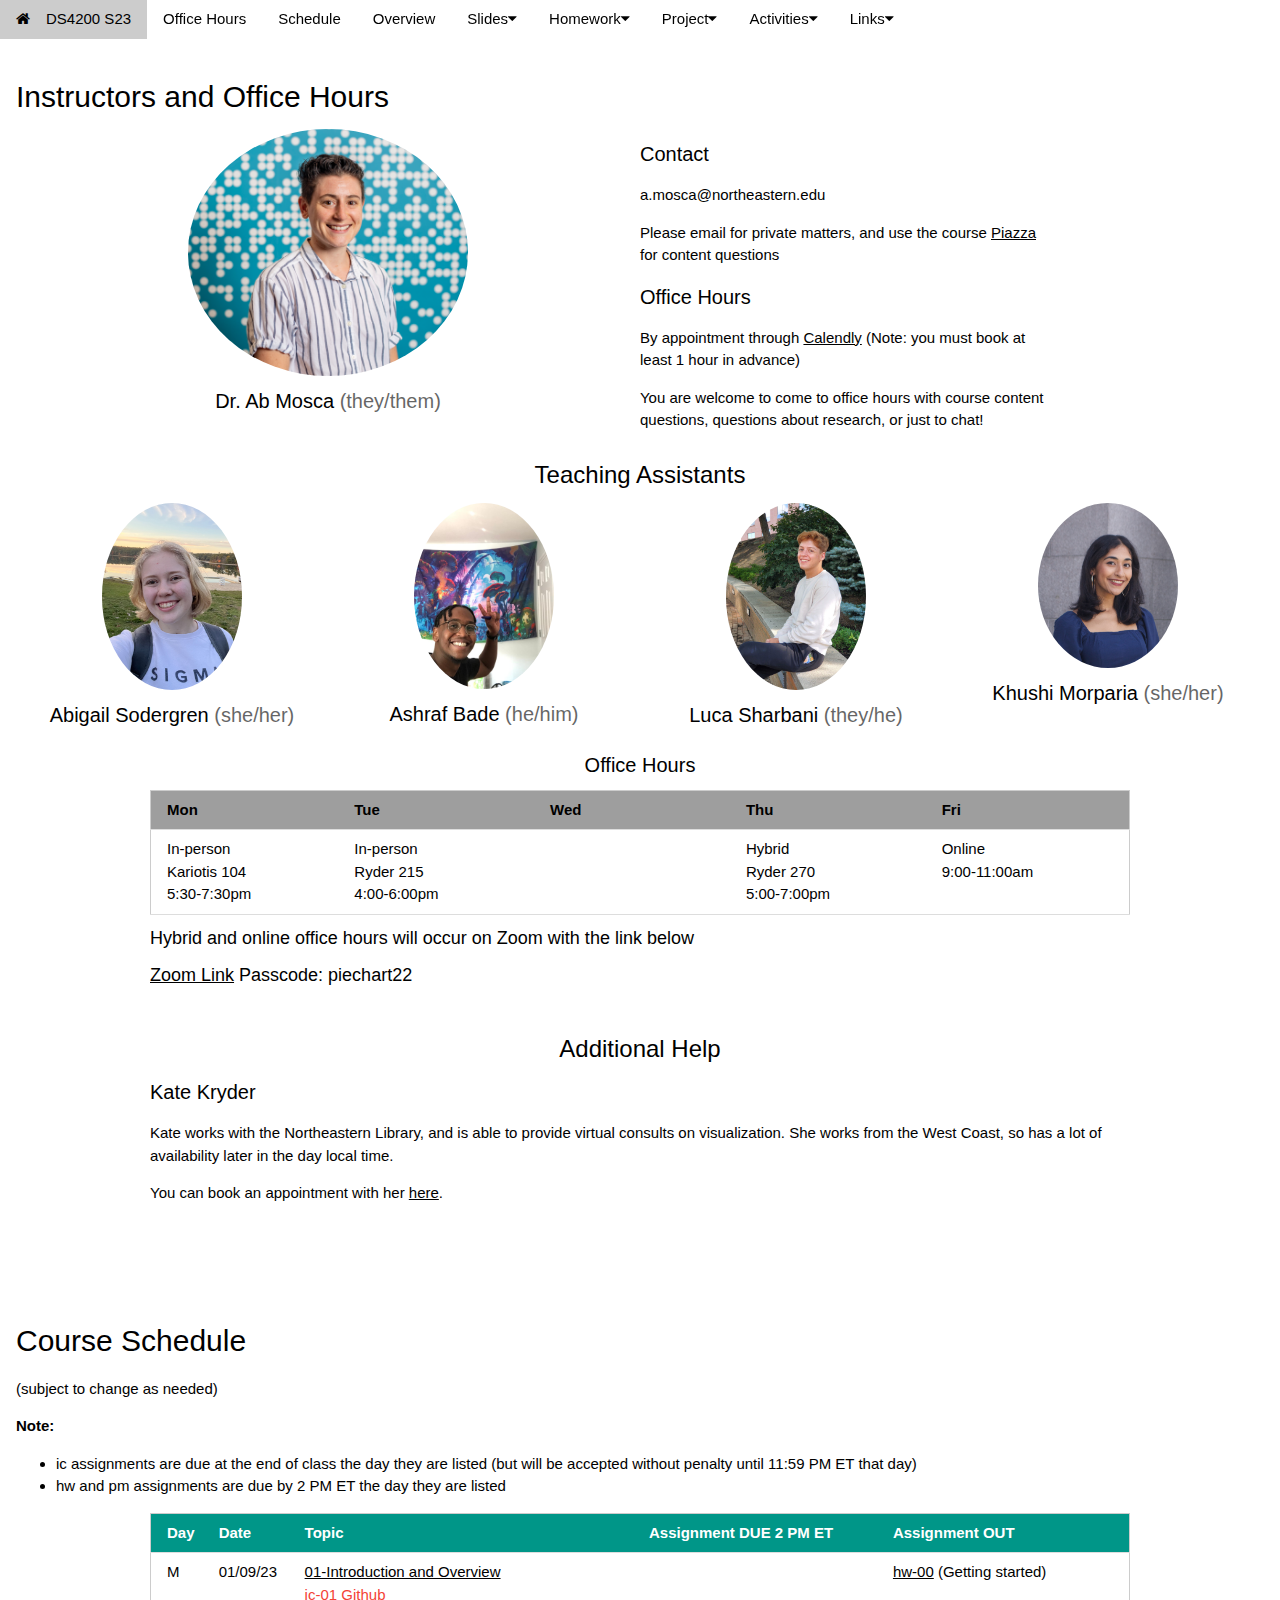
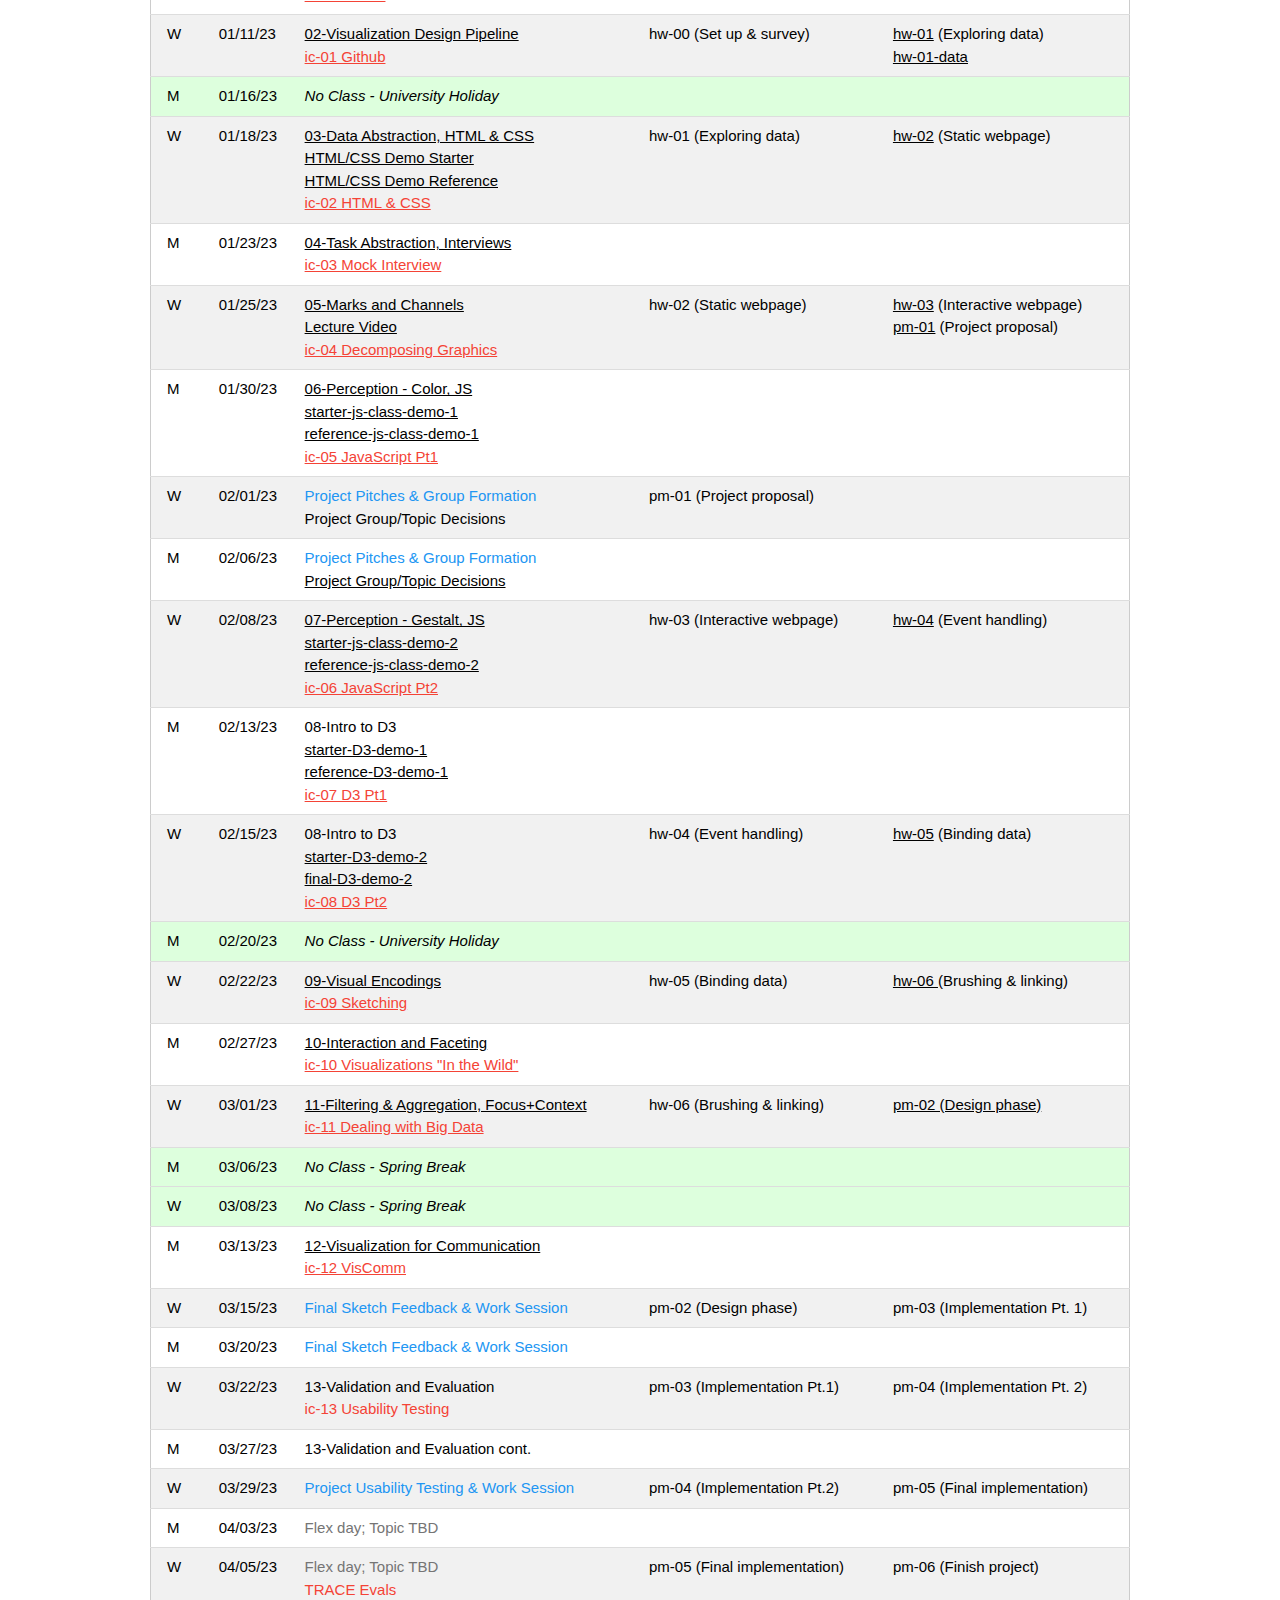
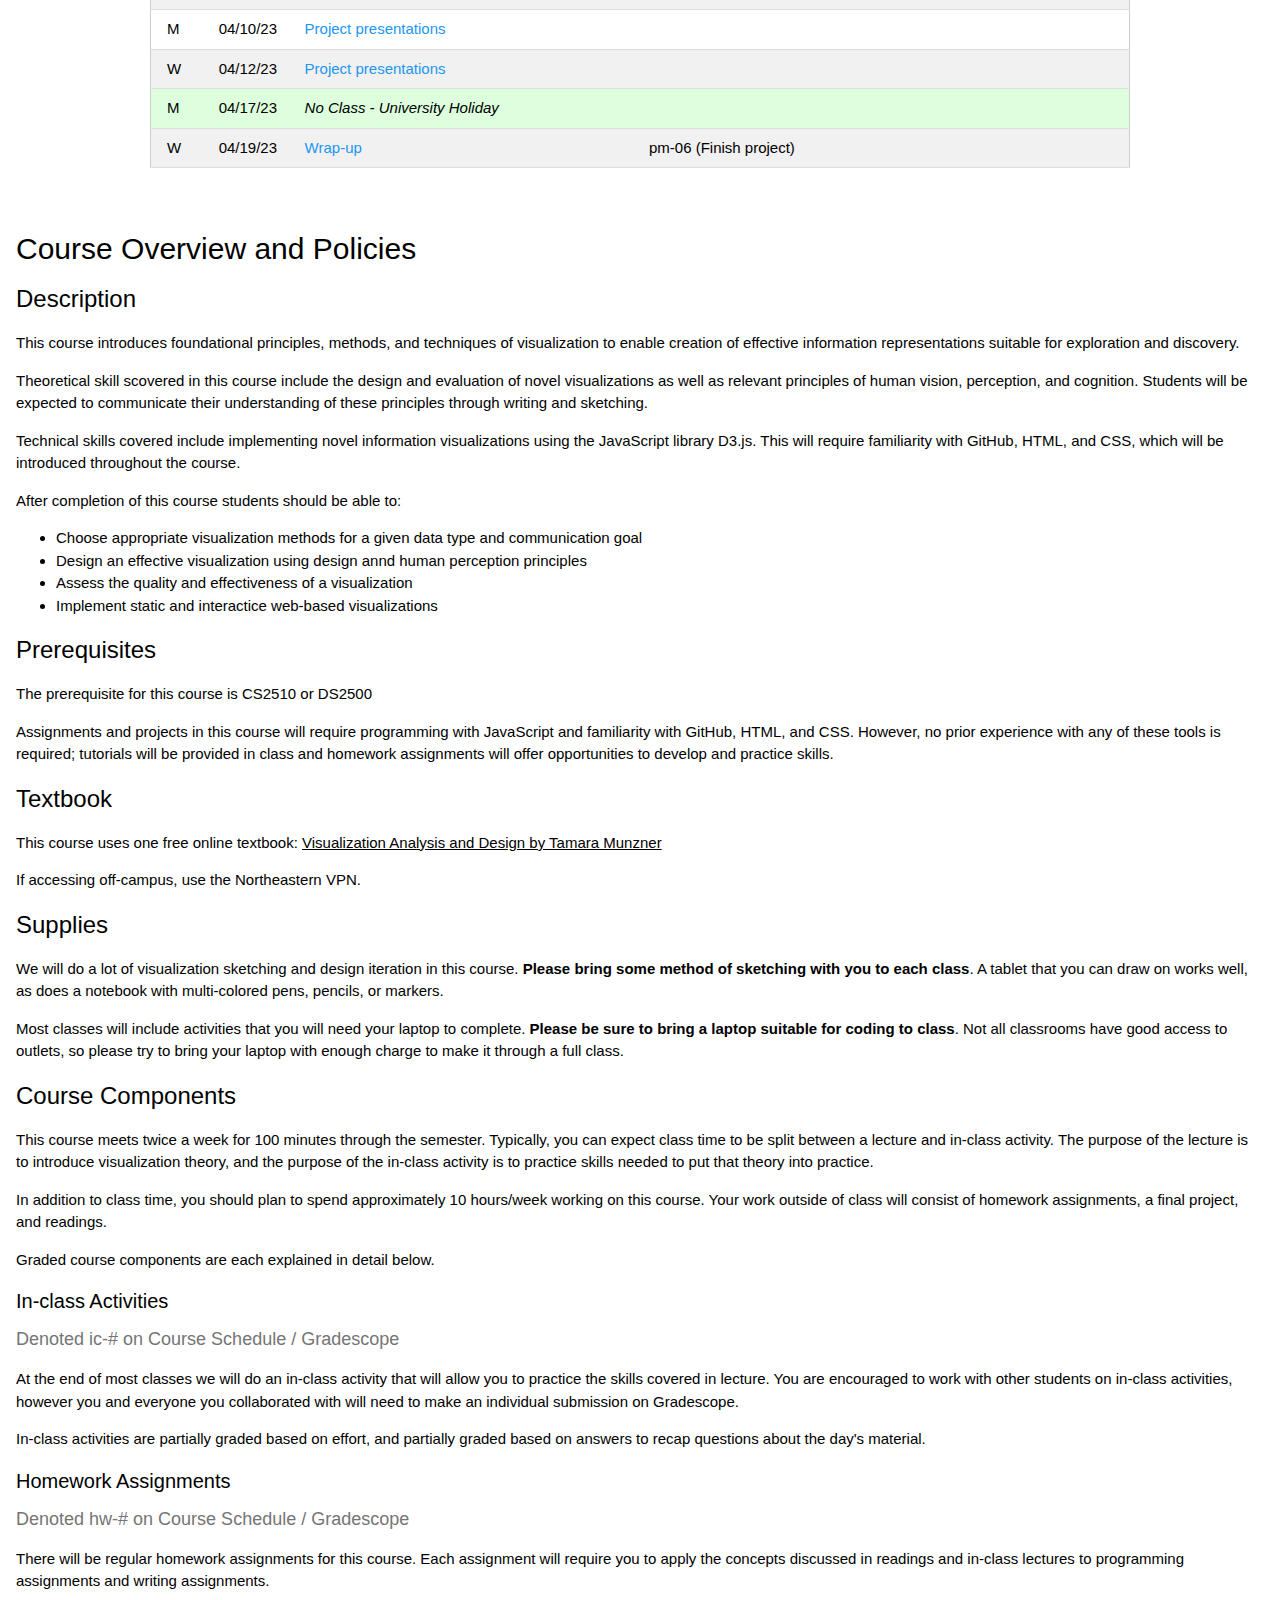
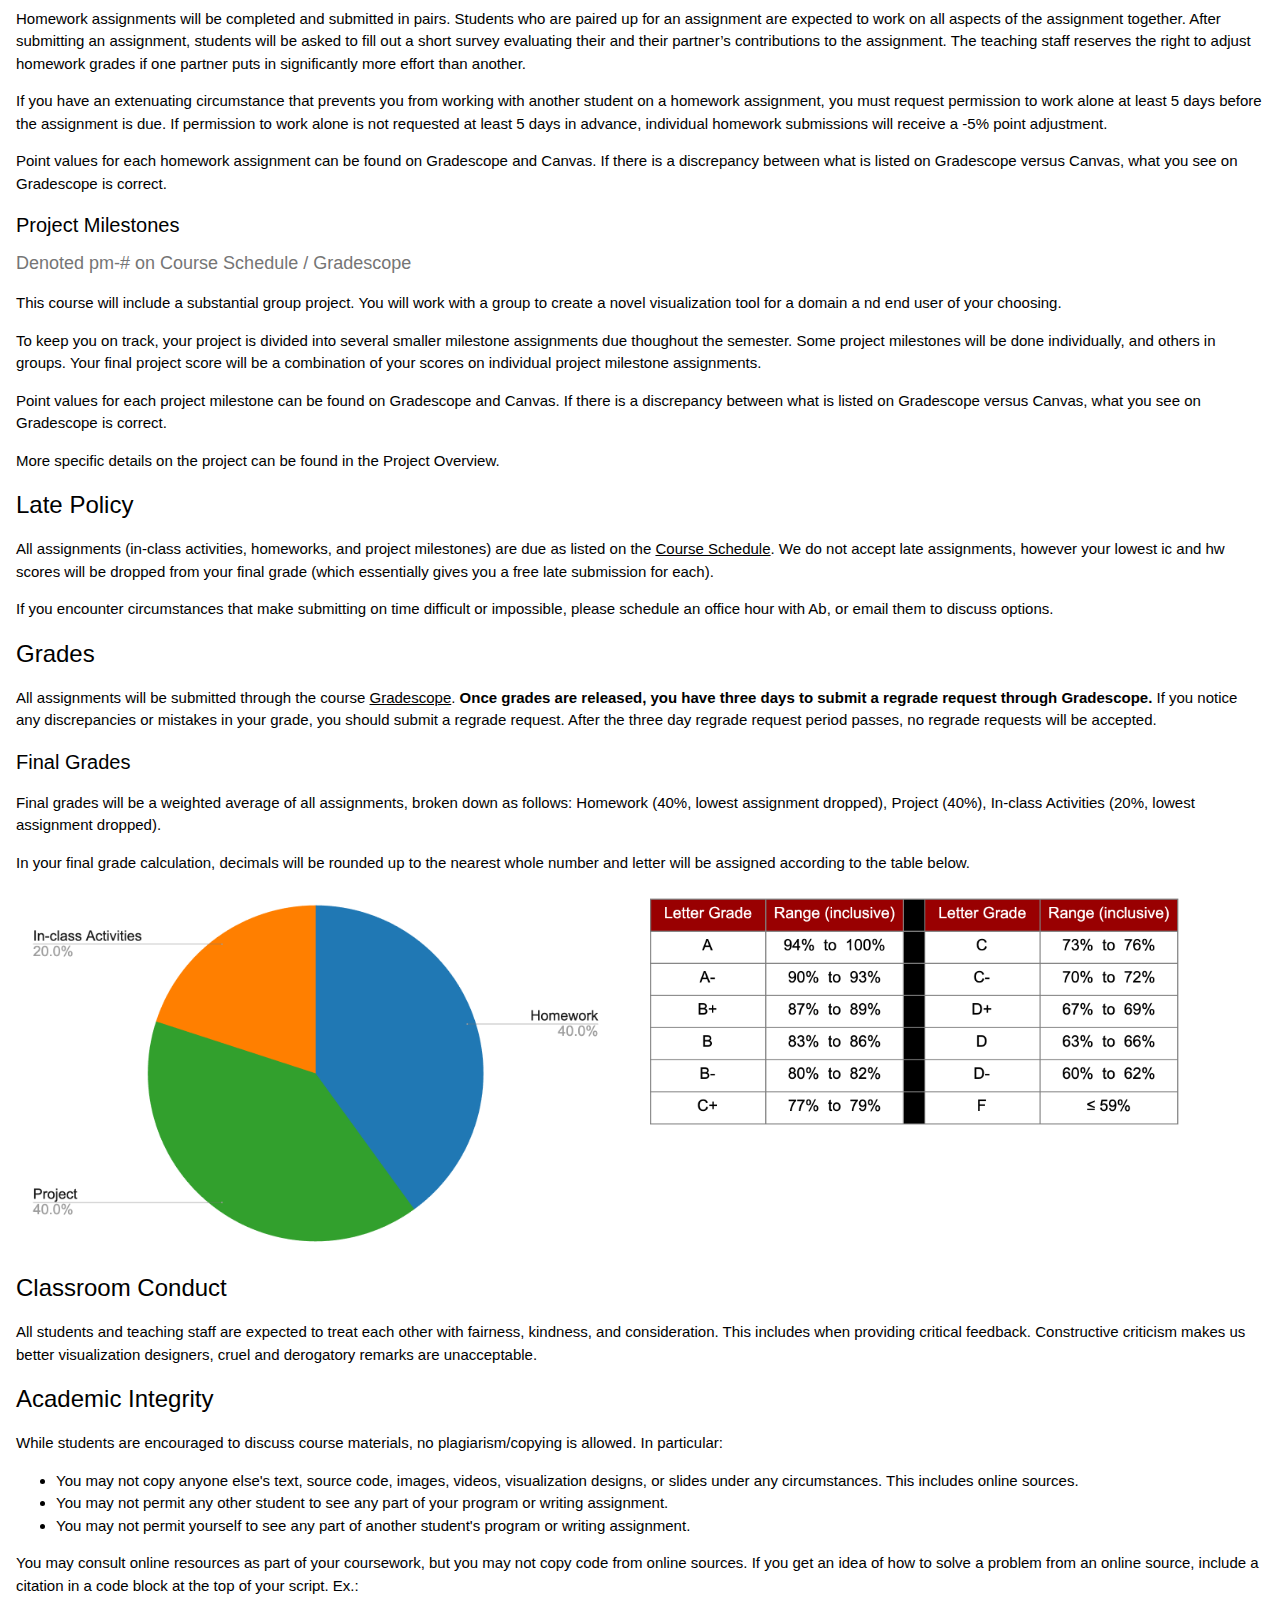
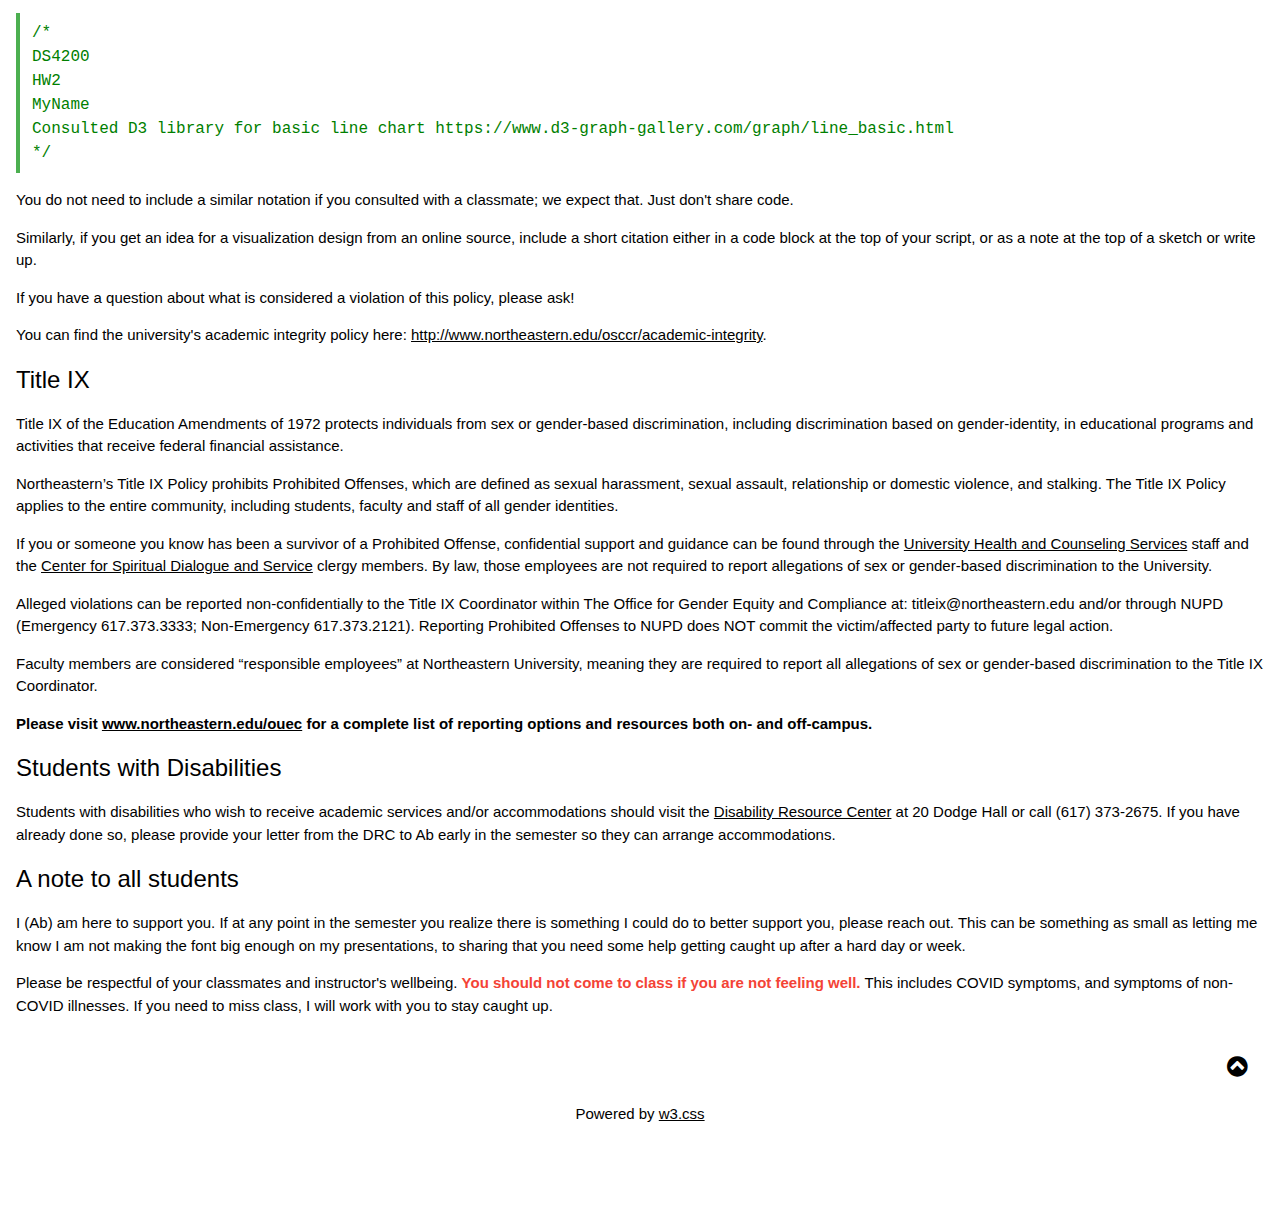
==== index.html @ bb7b0cc0 "updates" ====
<!DOCTYPE html>
<html>
<head>
<title>DS4200</title>
<meta charset="UTF-8">
<meta name="viewport" content="width=device-width, initial-scale=1">
<link rel="stylesheet" href="https://www.w3schools.com/w3css/4/w3.css">
<link rel="stylesheet" href="https://www.w3schools.com/lib/w3-theme-black.css">
<link rel="stylesheet" href="https://cdnjs.cloudflare.com/ajax/libs/font-awesome/4.7.0/css/font-awesome.min.css">
</head>

<body id="myPage">

<!-- Navbar -->
<div class="w3-top">
 <div class="w3-bar w3-theme-d2 w3-left-align">
  <a class="w3-bar-item w3-button w3-hide-medium w3-hide-large w3-right w3-hover-white w3-theme-d2" href="javascript:void(0);" onclick="openNav()"><i class="fa fa-bars"></i></a>
  <a href="#" class="w3-bar-item w3-button w3-teal"><i class="fa fa-home w3-margin-right"></i>DS4200 S23</a>
  <a href="#office-hours" class="w3-bar-item w3-button w3-hide-small w3-hover-white">Office Hours</a>
  <a href="#schedule" class="w3-bar-item w3-button w3-hide-small w3-hover-white">Schedule</a>
  <a href="#overview" class="w3-bar-item w3-button w3-hide-small w3-hover-white">Overview</a>
  <div class="w3-dropdown-hover w3-hide-small">
    <button class="w3-button" title="Notifications">Slides<i class="fa fa-caret-down"></i></button>     
    <div class="w3-dropdown-content w3-card-4 w3-bar-block">
      <a href="slides/01-intro-git.pdf" target="_blank" class="w3-bar-item w3-button">01: Intro and Git</a>
      <a href="slides/02-design-pipe.pdf" target="_blank" class="w3-bar-item w3-button">02: Design Pipeline</a>
      <a href="slides/03-data-html-css.pdf" target="_blank" class="w3-bar-item w3-button">03: Data Abstraction, HTML & CSS</a>
      <a href="slides/04-tasks-interviews.pdf" target="_blank" class="w3-bar-item w3-button">04: Task Abstraction, Interviews</a>
      <a href="slides/05-marks-channels.pdf" target="_blank" class="w3-bar-item w3-button">05: Marks and Channels</a>
      <a href="slides/06-perception-color-js.pdf" target="_blank" class="w3-bar-item w3-button">06: Perception - Color, JS</a>
      <a href="slides/07-perception-gestalt-js.pdf" target="_blank" class="w3-bar-item w3-button">07: Perception - Gestalt, JS</a>
      <a href="slides/09-visual-encodings.pdf" target="_blank" class="w3-bar-item w3-button">09: Visual Encodings</a>
      <a href="slides/10-interaction-faceting.pdf" target="_blank" class="w3-bar-item w3-button">10: Interaction and Faceting</a>
      <a href="slides/11-filtering-aggregation-focus-context.pdf" target="_blank" class="w3-bar-item w3-button">11: Filtering & Aggregation, Focus+Context</a>
      <a href="slides/12-vis-comm.pdf" target="_blank" class="w3-bar-item w3-button">12: Visualization for Communication</a>
      <!-- <a href="slides/13-validation-evaluation.pdf" target="_blank" class="w3-bar-item w3-button">13: Validation and Evaluation</a>
      <a href="slides/14-evaluation-analysis.pdf" target="_blank" class="w3-bar-item w3-button">14: Validation and Evaluation Pt. 2</a> -->
    </div>
  </div>
  <div class="w3-dropdown-hover w3-hide-small">
    <button class="w3-button" title="Notifications">Homework<i class="fa fa-caret-down"></i></button>     
    <div class="w3-dropdown-content w3-card-4 w3-bar-block">
      <a href="assignments/homework/hw-00.pdf" target="_blank" class="w3-bar-item w3-button">hw-00</a>
      <a href="assignments/homework/hw-01.pdf" target="_blank" class="w3-bar-item w3-button">hw-01</a>
      <a href="assignments/homework/hw-01-data.csv" target="_blank" class="w3-bar-item w3-button">hw-01-data</a>
      <a href="assignments/homework/hw-02.pdf" target="_blank" class="w3-bar-item w3-button">hw-02</a>
      <a href="assignments/homework/hw-03.pdf" target="_blank" class="w3-bar-item w3-button">hw-03</a>
      <a href="assignments/homework/hw-04.pdf" target="_blank" class="w3-bar-item w3-button">hw-04</a>
      <a href="assignments/homework/hw-05.pdf" target="_blank" class="w3-bar-item w3-button">hw-05</a>
      <a href="assignments/homework/hw-06.pdf" target="_blank" class="w3-bar-item w3-button">hw-06</a>
    </div>
  </div>
  <div class="w3-dropdown-hover w3-hide-small">
    <button class="w3-button" title="Notifications">Project<i class="fa fa-caret-down"></i></button>     
    <div class="w3-dropdown-content w3-card-4 w3-bar-block">
      <a href="assignments/project/overview.pdf" target="_blank" class="w3-bar-item w3-button">Overview</a>
      <a href="assignments/project/pm-01.pdf" target="_blank" class="w3-bar-item w3-button">pm-01</a>
      <a href="assignments/project/pm-02.pdf" target="_blank" class="w3-bar-item w3-button">pm-02</a>
      <!--<a href="assignments/project/pm-03.pdf" target="_blank" class="w3-bar-item w3-button">pm-03</a>
      <a href="assignments/project/pm-04.pdf" target="_blank" class="w3-bar-item w3-button">pm-04</a>
      <a href="assignments/project/pm-05.pdf" target="_blank" class="w3-bar-item w3-button">pm-05</a>
      <a href="assignments/project/pm-06.pdf" target="_blank" class="w3-bar-item w3-button">pm-06</a> -->
    </div>
  </div>
  <div class="w3-dropdown-hover w3-hide-small">
    <button class="w3-button" title="Notifications">Activities<i class="fa fa-caret-down"></i></button>     
    <div class="w3-dropdown-content w3-card-4 w3-bar-block">
      <a href="assignments/inclass/ic-01.pdf" target="_blank" class="w3-bar-item w3-button">ic-01</a>
      <a href="assignments/inclass/ic-02.pdf" target="_blank" class="w3-bar-item w3-button">ic-02</a>
      <a href="assignments/inclass/ic-03.pdf" target="_blank" class="w3-bar-item w3-button">ic-03</a>
      <a href="assignments/inclass/ic-04.pdf" target="_blank" class="w3-bar-item w3-button">ic-04</a>
      <a href="assignments/inclass/ic-05.pdf" target="_blank" class="w3-bar-item w3-button">ic-05</a>
      <a href="assignments/inclass/ic-06.pdf" target="_blank" class="w3-bar-item w3-button">ic-06</a>
      <a href="assignments/inclass/ic-07.pdf" target="_blank" class="w3-bar-item w3-button">ic-07</a>
      <a href="assignments/inclass/ic-08.pdf" target="_blank" class="w3-bar-item w3-button">ic-08</a>
      <a href="assignments/inclass/ic-09.pdf" target="_blank" class="w3-bar-item w3-button">ic-09</a>
      <a href="assignments/inclass/ic-10.pdf" target="_blank" class="w3-bar-item w3-button">ic-10</a>
      <a href="assignments/inclass/ic-11.pdf" target="_blank" class="w3-bar-item w3-button">ic-11</a>
      <a href="assignments/inclass/ic-12.pdf" target="_blank" class="w3-bar-item w3-button">ic-12</a>
      <!-- <a href="assignments/inclass/ic-13.pdf" target="_blank" class="w3-bar-item w3-button">ic-13</a> -->
    </div>
  </div>
  <div class="w3-dropdown-hover w3-hide-small">
    <button class="w3-button" title="Notifications">Links<i class="fa fa-caret-down"></i></button>     
    <div class="w3-dropdown-content w3-card-4 w3-bar-block">
      <a href="https://classroom.github.com/classrooms/121883191-ds4200-s23-classroom" target="_blank" class="w3-bar-item w3-button">GitHub Classroom</a>
      <a href="https://drive.google.com/drive/folders/13PHgNzPzXmozXncFVdl5hpri-kOaq7PD?usp=sharing" target="_blank" class="w3-bar-item w3-button">GoogleDrive</a>
      <a href="https://www.gradescope.com/courses/480889" target="_blank" class="w3-bar-item w3-button">Gradescope</a>
      <a href="https://piazza.com/class/lcge9ggpbdf7eu/" target="_blank" class="w3-bar-item w3-button">Piazza</a>
      <a href="https://northeastern.instructure.com/courses/133220" target="_blank" class="w3-bar-item w3-button">Canvas</a>
      <a href="misc_materials/reading_chapters.pdf" target="_blank" class="w3-bar-item w3-button">Textbook Reading</a>
    </div>
  </div>
 </div>
</div>

<!-- Office Hours Container -->
<div class="w3-container w3-padding-64 w3-center" id="office-hours">
<h2 class="w3-left-align">Instructors and Office Hours</h2>

<div class="w3-row">

<div class="w3-half">
  <img src="img/ab.png" alt="Boss" style="width:45%" class="w3-circle">
  <h4>Dr. Ab Mosca <span class="w3-opacity">(they/them)</span></h4>
</div>

<div class="w3-third w3-left-align">
  <h4>Contact</h4>
  <p>a.mosca@northeastern.edu</p>
  <p>Please email for private matters, and use the course <a href="https://piazza.com/class/lcge9ggpbdf7eu" target="_blank">Piazza</a> for content questions</p>
  <h4>Office Hours</h4>
  <p>By appointment through <a href="https://calendly.com/aemosca/officehours" target="_blank">Calendly</a> (Note: you must book at least 1 hour in advance)</p>
  <p>You are welcome to come to office hours with course content questions, questions about research, or just to chat!</p>
</div>

</div>

<div class="w3-row">
<h3>Teaching Assistants</h3>

  <div class="w3-quarter">
    <img src="img/abigail.jpeg" alt="Boss" style="width:45%" class="w3-circle">
    <h4>Abigail Sodergren <span class="w3-opacity">(she/her)</span></h4>
  </div>

  <div class="w3-quarter">
    <img src="img/ashraf.jpeg" alt="Boss" style="width:45%" class="w3-circle">
    <h4>Ashraf Bade <span class="w3-opacity">(he/him)</span></h4>
  </div>

  <div class="w3-quarter">
    <img src="img/luca.jpg" alt="Boss" style="width:45%" class="w3-circle">
    <h4>Luca Sharbani <span class="w3-opacity">(they/he)</span></h4>
  </div>

  <div class="w3-quarter">
    <img src="img/khushi.jpeg" alt="Boss" style="width:45%" class="w3-circle">
    <h4>Khushi Morparia <span class="w3-opacity">(she/her)</span></h4>
  </div>

</div>

<div class="w3-row">

<div class="w3-container">
<h4>Office Hours</h4>

<div class="w3-content" style="width:90%">
  <table class="w3-table w3-bordered w3-border">
    <thead class="w3-gray">
      <th>Mon</th><th>Tue</th><th>Wed</th><th>Thu</th><th>Fri</th>
    </thead>

    <tr>
      <td width="20%">In-person<br>Kariotis 104<br>5:30-7:30pm</td><td width="20%">In-person<br>Ryder 215<br>4:00-6:00pm</td><td width="20%"></td><td width="20%">Hybrid<br>Ryder 270<br>5:00-7:00pm</td><td width="20%">Online<br>9:00-11:00am</td>
      
    </tr>
  </table>
  <h5 class="w3-left-align">Hybrid and online office hours will occur on Zoom with the link below </h5>
  <h5 class="w3-left-align"><a href="https://northeastern.zoom.us/j/96573185904?pwd=YTlQQk1DQlJocDZHSDdoVWNKMUtMUT09" target="_blank">Zoom Link</a> Passcode: piechart22</h5>
  <br>
</div>
</div>

<div class="w3-row">
<h3>Additional Help</h3>

<div class="w3-content w3-left-align" style="width:90%">
  <h4>Kate Kryder</h4>
  <p> Kate works with the Northeastern Library, and is able to provide virtual consults on visualization. She works from the West Coast, so has a lot of availability later in the day local time.</p>
  <p>You can book an appointment with her <a href="https://subjectguides.lib.neu.edu/dataviz/consults" target="_blank">here</a>.  
</div>

</div>


</div>
</div>

<!-- Schedule Container-->
<div class="w3-container w3-padding-24 w3-center" id="schedule">
<h2 class="w3-left-align">Course Schedule</h2>
<p class="w3-left-align">(subject to change as needed)</p>
<p class="w3-left-align"><b>Note:</b> 
  <ul class="w3-left-align">
    <li>ic assignments are due at the end of class the day they are listed (but will be accepted without penalty until 11:59 PM ET that day)</li>
    <li>hw and pm assignments are due by 2 PM ET the day they are listed</li>
  </ul>
</p>

<div class="w3-content" style="width:90%">
<table class="w3-table w3-striped w3-bordered w3-border">
  <thead class="w3-teal">
    <th>Day</th><th>Date</th><th>Topic</th><th>Assignment DUE 2 PM ET</th><th>Assignment OUT</th>
  </thead>

  <tr>
    <td>M</td><td>01/09/23</td>
    <td>
      <a href="slides/01-intro-git.pdf" target="_blank">01-Introduction and Overview</a>
      <!-- 01-Introduction and Overview -->
      <br>
      <span class="w3-text-red"><a href="assignments/inclass/ic-01.pdf" target="_blank">ic-01 Github</a></span>
      <!-- <span class="w3-text-red">ic-01 Github</span> -->
    </td>
    <td>
    </td>
    <td>
      <a href="assignments/homework/hw-00.pdf" target="_blank">hw-00</a> (Getting started)
      <!-- hw-00 (Getting started) -->
    </td>
  </tr>
  <tr>
    <td>W</td><td>01/11/23</td>
    <td>
      <a href="slides/02-design-pipe.pdf" target="_blank">02-Visualization Design Pipeline</a>
      <!-- Design Pipeline -->
      <br>
      <span class="w3-text-red"><a href="assignments/inclass/ic-01.pdf" target="_blank">ic-01 Github</a></span>
      <!-- <span class="w3-text-red">ic-01 Github</span> -->
    </td>
    <td>
      hw-00 (Set up & survey)
    </td>
    <td>
      <!-- hw-01 (Exploring data) -->
      <a href="assignments/homework/hw-01.pdf" target="_blank">hw-01</a> (Exploring data)
      <br>
      <a href="assignments/homework/hw-01-data.csv" target="_blank">hw-01-data</a>
    </td>
  </tr>
  <tr class="w3-pale-green">
    <td>M</td><td>01/16/23</td>
    <td style="font-style:italic">
      No Class - University Holiday
    </td>
    <td>
    </td>
    <td>
    </td>
  </tr>
  <tr>
    <td>W</td><td>01/18/23</td>
    <td>
      <a href="slides/03-data-html-css.pdf" target="_blank">03-Data Abstraction, HTML & CSS</a>
      <!-- 03-Data Abstraction, HTML & CSS -->
      <br>
      <a href="demos/starter-html-css-demo.zip" target="_blank">HTML/CSS Demo Starter</a>
      <br>
      <a href="demos/reference-html-css-demo.zip" target="_blank">HTML/CSS Demo Reference</a>
      <br>
      <span class="w3-text-red"><a href="assignments/inclass/ic-02.pdf" target="_blank">ic-02 HTML & CSS</a></span>
      <!-- <span class="w3-text-red">ic-02 HTML & CSS</span> -->
    </td>
    <td>
      hw-01 (Exploring data)
    </td>
    <td>
      <!-- hw-02 (Static webpage) -->
      <a href="assignments/homework/hw-02.pdf" target="_blank">hw-02</a> (Static webpage)
    </td>
  </tr>
  <tr>
    <td>M</td><td>01/23/23</td>
    <td>
      <a href="slides/04-tasks-interviews.pdf" target="_blank">04-Task Abstraction, Interviews</a>
      <!-- 04-Task Abstraction, Interviews -->
      <br>
      <span class="w3-text-red"><a href="assignments/inclass/ic-03.pdf" target="_blank">ic-03 Mock Interview</a></span>
      <!-- <span class="w3-text-red">ic-03 Mock Interview</span> -->
    </td>
    <td>
    </td>
    <td>
    </td>
  </tr>
  <tr>
    <td>W</td><td>01/25/23</td>
    <td>
      <a href="slides/05-marks-channels.pdf" target="_blank">05-Marks and Channels</a>
      <br>
      <a href="https://youtu.be/A0BuYJlAefE" target="_blank">Lecture Video</a>
      <!-- 05-Marks and Channels -->
      <br>
      <span class="w3-text-red"><a href="assignments/inclass/ic-04.pdf" target="_blank">ic-04 Decomposing Graphics</a></span>
      <!-- <span class="w3-text-red">ic-04 Decomposing Graphics</span> -->
    </td>
    <td>
      hw-02 (Static webpage)
    </td>
    <td>
      <a href="assignments/homework/hw-03.pdf" target="_blank">hw-03</a> (Interactive webpage)
      <!-- hw-03 (Interactive webpage) -->
      <br>
      <a href="assignments/project/pm-01.pdf" target="_blank">pm-01</a> (Project proposal)
      <!-- pm-01 (Project proposal) -->
    </td>
  </tr>
  <tr>
    <td>M</td><td>01/30/23</td>
    <td>
      <a href="slides/06-perception-color-js.pdf" target="_blank">06-Perception - Color, JS</a>
      <!-- 06-Perception - Color, JS -->
      <br>
      <a href="demos/starter-js-class-demo-1.zip" target="_blank">starter-js-class-demo-1</a>
      <!-- js-class-demo-1 -->
      <br>
      <a href="demos/reference-js-class-demo-1.zip" target="_blank">reference-js-class-demo-1</a></span>
      <br>
      <span class="w3-text-red"><a href="assignments/inclass/ic-05.pdf" target="_blank">ic-05 JavaScript Pt1</a></span>
      <!-- <span class="w3-text-red">ic-05 JavaScript Pt1</span> -->
    </td>
    <td>
    </td>
    <td> 
    </td>
  </tr>
  <tr>
    <td>W</td><td>02/01/23</td>
    <td>
      <span class="w3-text-blue">Project Pitches & Group Formation</span>
      <br>
      Project Group/Topic Decisions
    </td>
    <td>
      pm-01 (Project proposal)
    </td>
    <td>
    </td>
  </tr>
  <tr>
    <td>M</td><td>02/06/23</td>
    <td>
      <span class="w3-text-blue">Project Pitches & Group Formation</span>
      <br>
      <a href="https://docs.google.com/forms/d/e/1FAIpQLScC8f3hY-FWTAqGh0V8hXKsKM5bJvg_Ts2gxPLxEmQmMwpSKA/viewform?usp=sf_link" target="_blank">Project Group/Topic Decisions</a>
      <!-- Group/Topic Decisions -->
    </td>
    <td>
    </td>
    <td>
    </td>
  </tr>
  <tr>
    <td>W</td><td>02/08/23</td>
    <td>
      <a href="slides/07-perception-gestalt-js.pdf" target="_blank">07-Perception - Gestalt, JS</a>
      <!-- 07-Perception - Gestalt, JS -->
      <br>
      <a href="demos/starter-js-class-demo-2.zip" target="_blank">starter-js-class-demo-2</a>
      <br> 
      <a href="demos/reference-js-class-demo-2.zip" target="_blank">reference-js-class-demo-2</a>
      <br>
      <span class="w3-text-red"><a href="assignments/inclass/ic-06.pdf" target="_blank">ic-06 JavaScript Pt2</a></span>
      <!-- <span class="w3-text-red">ic-06 JavaScript Pt2</span> -->
    </td>
    <td>
      hw-03 (Interactive webpage)
    </td>
    <td>
      <!-- hw-04 (Event handling) -->
      <a href="assignments/homework/hw-04.pdf" target="_blank">hw-04</a> (Event handling)
    </td>
  </tr>
  <tr>
    <td>M</td><td>02/13/23</td>
    <td>
      08-Intro to D3
      <br>
      <a href="demos/starter-d3-class-demo-1.zip" target="_blank">starter-D3-demo-1</a>
      <!-- starter-D3-demo-1 -->
      <br>
      <a href="demos/reference-d3-class-demo-1.zip" target="_blank">reference-D3-demo-1</a> 
      <br> 
      <span class="w3-text-red"><a href="assignments/inclass/ic-07.pdf" target="_blank">ic-07 D3 Pt1</a></span>
      <!-- <span class="w3-text-red">ic-07 D3 Pt1</span> -->
    </td>
    <td>
    </td>
    <td>
    </td>
  </tr>
  <tr>
    <td>W</td><td>02/15/23</td>
    <td>
      08-Intro to D3
      <br>
      <a href="demos/starter-d3-class-demo-2.zip" target="_blank">starter-D3-demo-2</a>
      <!-- starter-D3-demo-2 -->
      <br>
      <a href="demos/reference-d3-class-demo-2.zip" target="_blank">final-D3-demo-2</a>
      <br>
      <span class="w3-text-red"><a href="assignments/inclass/ic-08.pdf" target="_blank">ic-08 D3 Pt2</a></span>
      <!-- <span class="w3-text-red">ic-08 D3 Pt2</span> -->
    </td>
    <td>
      hw-04 (Event handling)
    </td>
    <td>
      <!-- hw-05 (Binding data) -->
      <a href="assignments/homework/hw-05.pdf" target="_blank">hw-05</a> (Binding data)
    </td>
  </tr>
  <tr class="w3-pale-green">
    <td>M</td><td>02/20/23</td>
    <td style="font-style:italic">
      No Class - University Holiday
    </td>
    <td> 
    </td>
    <td>
    </td>
  </tr>
  <tr>
    <td>W</td><td>02/22/23</td>
    <td>
      <a href="slides/09-visual-encodings.pdf" target="_blank">09-Visual Encodings</a>
      <!-- 09-Visual Encodings -->
      <br>
      <span class="w3-text-red"><a href="assignments/inclass/ic-09.pdf" target="_blank">ic-09 Sketching</a></span>
      <!-- <span class="w3-text-red">ic-09 Sketching</span> -->
    </td>
    <td> 
      hw-05 (Binding data)
    </td>
    <td>
      <!-- hw-06 (Brushing & linking) -->
      <a href="assignments/homework/hw-06.pdf" target="_blank">hw-06 </a>(Brushing & linking)
    </td>
  </tr>
  <tr>
    <td>M</td><td>02/27/23</td>
    <td>
      <a href="slides/10-interaction-faceting.pdf" target="_blank">10-Interaction and Faceting</a>
      <!-- 10-Interaction and Faceting -->
      <br>
      <span class="w3-text-red"><a href="assignments/inclass/ic-10.pdf" target="_blank">ic-10 Visualizations "In the Wild"</a></span>
      <!-- <span class="w3-text-red">ic-10 Visualizations "In the Wild"</span> -->
    </td>
    <td>
    </td>
    <td>
    </td>
  </tr>
  <tr>
    <td>W</td><td>03/01/23</td>
    <td>
      <a href="slides/11-filtering-aggregation-focus-context.pdf" target="_blank">11-Filtering & Aggregation, Focus+Context</a>
      <!-- 11-Filtering & Aggregation, Focus+Context -->
      <br>
      <span class="w3-text-red"><a href="assignments/inclass/ic-11.pdf" target="_blank">ic-11 Dealing with Big Data</a></span>
      <!-- <span class="w3-text-red">ic-11 Dealing with Big Data</span> -->
    </td>
    <td>
      hw-06 (Brushing & linking)
    </td>
    <td>
      <!-- pm-02 (Design phase) -->
      <a href="assignments/project/pm-02.pdf" target="_blank">pm-02 (Design phase)</a>
    </td>
  </tr>
  <tr class="w3-pale-green">
    <td>M</td><td>03/06/23</td>
    <td style="font-style:italic">
      No Class - Spring Break
    </td>
    <td>
    </td>
    <td>
    </td>
  </tr>
  <tr class="w3-pale-green">
    <td>W</td><td>03/08/23</td>
    <td style="font-style:italic">
      No Class - Spring Break
    </td>
    <td>
    </td>
    <td>
    </td>
  </tr>
  <tr>
    <td>M</td><td>03/13/23</td>
    <td>
      <a href="slides/12-vis-comm.pdf" target="_blank">12-Visualization for Communication</a>
      <!-- 12-Visualization for Communication -->
      <br>
      <span class="w3-text-red"><a href="assignments/inclass/ic-12.pdf" target="_blank">ic-12 VisComm</a></span>
      <!-- <span class="w3-text-red">ic-12 VisComm</span> -->
    </td>
    <td>
    </td>
    <td>
    </td>
  </tr>
  <tr>
    <td>W</td><td>03/15/23</td>
    <td>
      <span class="w3-text-blue">Final Sketch Feedback & Work Session</span>
    </td>
    <td>
      pm-02 (Design phase)
    </td>
    <td>
      pm-03 (Implementation Pt. 1)
      <!-- <a href="assignments/project/pm-03.pdf" target="_blank">pm-03 (Implementation Pt.1)</a> -->
    </td>
  </tr>
  <tr>
    <td>M</td><td>03/20/23</td>
    <td>
      <span class="w3-text-blue">Final Sketch Feedback & Work Session</span>
    </td>
    <td>
    </td>
    <td>
    </td>
  </tr>
  <tr>
    <td>W</td><td>03/22/23</td>
    <td>
      <!-- <a href="slides/13-validation-evaluation.pdf" target="_blank">13-Validation and Evaluation</a> -->
      13-Validation and Evaluation
      <br>
      <!-- <span class="w3-text-red"><a href="assignments/inclass/ic-13.pdf" target="_blank">ic-13 Usability Testing</a></span> -->
      <span class="w3-text-red">ic-13 Usability Testing</span>
    </td>
    <td>
      pm-03 (Implementation Pt.1)
    </td>
    <td>
      pm-04 (Implementation Pt. 2)
      <!-- <a href="assignments/project/pm-04.pdf" target="_blank">pm-04 (Implementation Pt.2)</a> -->
    </td>
  </tr>
  <tr>
    <td>M</td><td>03/27/23</td>
    <td>
      <!-- <a href="slides/13-evaluation-analysis.pdf" target="_blank">13-Validation and Evaluation cont.</a> -->
      13-Validation and Evaluation cont.
    </td>
    <td>
    </td>
    <td>
    </td>
  </tr>
  <tr>
    <td>W</td><td>03/29/23</td>
    <td>
      <span class="w3-text-blue">Project Usability Testing & Work Session</span>
    </td>
    <td>
      pm-04 (Implementation Pt.2)
    </td>
    <td>
      pm-05 (Final implementation)
      <!-- <a href="assignments/project/pm-05.pdf" target="_blank">pm-05 (Final implementation)</a> -->
    </td>
  </tr>
  <tr>
    <td>M</td><td>04/03/23</td>
    <td>
      <span class="w3-text-grey">Flex day; Topic TBD</span>
    </td>
    <td>
    </td>
    <td>
    </td>
  </tr>
  <tr>
    <td>W</td><td>04/05/23</td>
    <td>
      <span class="w3-text-grey">Flex day; Topic TBD</span>
      <br>
      <span class="w3-text-red">TRACE Evals</span>
    </td>
    <td>
      pm-05 (Final implementation)
    </td>
    <td>
      pm-06 (Finish project)
      <!-- <a href="assignments/project/pm-06.pdf" target="_blank">pm-06 (Finish project)</a> -->
    </td>
  </tr>
  <tr>
    <td>M</td><td>04/10/23</td>
    <td>
      <span class="w3-text-blue">Project presentations</span>
    </td>
    <td>
    </td>
    <td>
    </td>
  </tr>
  <tr>
    <td>W</td><td>04/12/23</td>
    <td>
      <span class="w3-text-blue">Project presentations</span>
    </td>
    <td>
    </td>
    <td>
    </td>
  </tr>
  <tr class="w3-pale-green">
    <td>M</td><td>04/17/23</td>
    <td style="font-style:italic">
      No Class - University Holiday
    </td>
    <td>
    </td>
    <td>
    </td>
  </tr>
  <tr>
    <td>W</td><td>04/19/23</td>
    <td>
      <span class="w3-text-blue">Wrap-up</span>
    </td>
    <td>
      pm-06 (Finish project)
    </td>
    <td>
    </td>
  </tr>
</table>
</div>

</div>

<!-- Overview Container -->
<div class="w3-container w3-padding-24" id="overview">
<h2>Course Overview and Policies</h2>

<h3>Description</h3>
<p>This course introduces foundational principles, methods, and techniques of visualization to enable creation of effective information representations suitable for exploration and discovery.</p>

<p>Theoretical skill scovered in this course include the design and evaluation of novel visualizations as well as relevant principles of human vision, perception, and cognition. Students will be expected to communicate their understanding of these principles through writing and sketching.</p>  

<p>Technical skills covered include implementing novel information visualizations using the JavaScript library D3.js. This will require familiarity with GitHub, HTML, and CSS, which will be introduced throughout the course.</p>

<p>After completion of this course students should be able to:
  <ul>
    <li>Choose appropriate visualization methods for a given data type and communication goal</li>
    <li>Design an effective visualization using design annd human perception principles</li>
    <li>Assess the quality and effectiveness of a visualization</li>
    <li>Implement static and interactice web-based visualizations</li>
  </ul>
</p>

<h3>Prerequisites</h3>
<p>The prerequisite for this course is CS2510 or DS2500</p> 
<p>Assignments and projects in this course will require programming with JavaScript and familiarity with GitHub, HTML, and CSS. However, no prior experience with any of these tools is required; tutorials will be provided in class and homework assignments will offer opportunities to develop and practice skills.</p> 

<h3>Textbook</h3> 
<p>This course uses one free online textbook: <a href="https://www.taylorfrancis.com/books/mono/10.1201/b17511/visualization-analysis-design-tamara-munzner" target="_blank">Visualization Analysis and Design by Tamara Munzner</a></p> 
<p>If accessing off-campus, use the Northeastern VPN.</p>  

<h3>Supplies</h3>
<p>We will do a lot of visualization sketching and design iteration in this course. <b>Please bring some method of sketching with you to each class</b>. A tablet that you can draw on works well, as does a notebook with multi-colored pens, pencils, or markers.</p> 
<p>Most classes will include activities that you will need your laptop to complete. <b>Please be sure to bring a laptop suitable for coding to class</b>. Not all classrooms have good access to outlets, so please try to bring your laptop with enough charge to make it through a full class.</p>

<h3>Course Components</h3>
<p>This course meets twice a week for 100 minutes through the semester. Typically, you can expect class time to be split between a lecture and in-class activity. The purpose of the lecture is to introduce visualization theory, and the purpose of the in-class activity is to practice skills needed to put that theory into practice.</p> 
<p>In addition to class time, you should plan to spend approximately 10 hours/week working on this course. Your work outside of class will consist of homework assignments, a final project, and readings.</p> 
<p>Graded course components are each explained in detail below.</p> 

<h4>In-class Activities</h4>
<h5 class="w3-text-grey">Denoted ic-# on Course Schedule / Gradescope</h5>
<p>At the end of most classes we will do an in-class activity that will allow you to practice the skills covered in lecture. You are encouraged to work with other students on in-class activities, however you and everyone you collaborated with will need to make an individual submission on Gradescope.</p>  
<p>In-class activities are partially graded based on effort, and partially graded based on answers to recap questions about the day's material.</p> 

<h4>Homework Assignments</h4>
<h5 class="w3-text-grey">Denoted hw-# on Course Schedule / Gradescope</h5>
<p>There will be regular homework assignments for this course. Each assignment will require you to apply the concepts discussed in readings and in-class lectures to programming assignments and writing assignments.</p>
<p>Homework assignments will be completed and submitted in pairs. Students who are paired up for an assignment are expected to work on all aspects of the assignment together. After submitting an assignment, students will be asked to fill out a short survey evaluating their and their partner’s contributions to the assignment. The teaching staff reserves the right to adjust homework grades if one partner puts in significantly more effort than another.</p> 
<p>If you have an extenuating circumstance that prevents you from working with another student on a homework assignment, you must request permission to work alone at least 5 days before the assignment is due. If permission to work alone is not requested at least 5 days in advance, individual homework submissions will receive a -5% point adjustment.</p>     
<p>Point values for each homework assignment can be found on Gradescope and Canvas. If there is a discrepancy between what is listed on Gradescope versus Canvas, what you see on Gradescope is correct.</p>   

<h4>Project Milestones</h4>
<h5 class="w3-text-grey">Denoted pm-# on Course Schedule / Gradescope</h5>
<p>This course will include a substantial group project. You will work with a group to create a novel visualization tool for a domain a nd end user of your choosing.</p>
<p>To keep you on track, your project is divided into several smaller milestone assignments due thoughout the semester. Some project milestones will be done individually, and others in groups. Your final project score will be a combination of your scores on individual project milestone assignments.</p> 
<p>Point values for each project milestone can be found on Gradescope and Canvas. If there is a discrepancy between what is listed on Gradescope versus Canvas, what you see on Gradescope is correct.</p>
<p>More specific details on the project can be found in the Project Overview.</p>  

<h3>Late Policy</h3>
<p>All assignments (in-class activities, homeworks, and project milestones) are due  as listed on the <a href="#schedule">Course Schedule</a>. We do not accept late assignments, however your lowest ic and hw scores will be dropped from your final grade (which essentially gives you a free late submission for each).</p>
<p>If you encounter circumstances that make submitting on time difficult or impossible, please schedule an office hour with Ab, or email them to discuss options.</p>

<h3>Grades</h3>
<p>All assignments will be submitted through the course <a href="https://www.gradescope.com/courses/480889" target="_blank">Gradescope</a>. <b>Once grades are released, you have three days to submit a regrade request through Gradescope.</b> If you notice any discrepancies or mistakes in your grade, you should submit a regrade request. After the three day regrade request period passes, no regrade requests will be accepted.</p>

<h4>Final Grades</h4>
<p>Final grades will be a weighted average of all assignments, broken down as follows: Homework (40%, lowest assignment dropped), Project (40%), In-class Activities (20%, lowest assignment dropped).</p>
<p>In your final grade calculation, decimals will be rounded up to the nearest whole number and letter will be assigned according to the table below.</p>

<div class="w3-row">
  <div class="w3-half"><img src="img/final_grades.png" style="width: 100%; max-width:600px;" class="w3-center"></div>
  <div class="w3-half"><img src="img/number_grades.png" style="width: 100%; max-width:550px;"></div>      
</div>

<h3>Classroom Conduct</h3>
<p>All students and teaching staff are expected to treat each other with fairness, kindness, and consideration. This includes when providing critical feedback. Constructive criticism makes us better visualization designers, cruel and derogatory remarks are unacceptable.</p>

<h3>Academic Integrity</h3>
<p>While students are encouraged to discuss course materials, no plagiarism/copying is allowed. In particular:
  <ul>
    <li>You may not copy anyone else's text, source code, images, videos, visualization designs, or slides under any circumstances. This includes online sources.</li>
    <li>You may not permit any other student to see any part of your program or writing assignment.</li>
    <li>You may not permit yourself to see any part of another student's program or writing assignment.</li>
  </ul></p>

<p>You may consult online resources as part of your coursework, but you may not copy code from online sources. If you get an idea of how to solve a problem from an online source, include a citation in a code block at the top of your script. Ex.:</p>

<div class="w3-example">
<div class="w3-code jsHigh notranslate">
/*<br>
DS4200<br>
HW2<br>
MyName<br>
Consulted D3 library for basic line chart https://www.d3-graph-gallery.com/graph/line_basic.html<br>
*/
</div>
</div>
<p>You do not need to include a similar notation if you consulted with a classmate; we expect that. Just don't share code.</p>
<p>Similarly, if you get an idea for a visualization design from an online source, include a short citation either in a code block at the top of your script, or as a note at the top of a sketch or write up.</p> 
<p>If you have a question about what is considered a violation of this policy, please ask!</p>
<p>You can find the university's academic integrity policy here: <a href="http://www.northeastern.edu/osccr/academic-integrity" target="_blank">http://www.northeastern.edu/osccr/academic-integrity</a>.</p> 

<h3>Title IX</h3>
<p>Title IX of the Education Amendments of 1972 protects individuals from sex or gender-based discrimination, including discrimination based on gender-identity, in educational programs and activities that receive federal financial assistance.</p>
<p>Northeastern’s Title IX Policy prohibits Prohibited Offenses, which are defined as sexual harassment, sexual assault, relationship or domestic violence, and stalking. The Title IX Policy applies to the entire community, including students, faculty and staff of all gender identities.</p>
<p>If you or someone you know has been a survivor of a Prohibited Offense, confidential support and guidance can be found through the <a href="http://www.northeastern.edu/uhcs/" target="_blank">University Health and Counseling Services</a> staff and the <a href="http://www.northeastern.edu/spirituallife/" target="_blank">Center for Spiritual Dialogue and Service</a> clergy members. By law, those employees are not required to report allegations of sex or gender-based discrimination to the University.</p>
<p>Alleged violations can be reported non-confidentially to the Title IX Coordinator within The Office for Gender Equity and Compliance at: titleix@northeastern.edu and/or through NUPD (Emergency 617.373.3333; Non-Emergency 617.373.2121). Reporting Prohibited Offenses to NUPD does NOT commit the victim/affected party to future legal action.</p>
<p>Faculty members are considered “responsible employees” at Northeastern University, meaning they are required to report all allegations of sex or gender-based discrimination to the Title IX Coordinator.</p>
<p><b>Please visit <a href="www.northeastern.edu/ouec" target="_blank">www.northeastern.edu/ouec</a> for a complete list of reporting options and resources both on- and off-campus.</b></p>

<h3>Students with Disabilities</h3>
<p>Students with disabilities who wish to receive academic services and/or accommodations should visit the <a href="http://www.northeastern.edu/drc" target="_blank">Disability Resource Center</a> at 20 Dodge Hall or call (617) 373-2675. If you have already done so, please provide your letter from the DRC to Ab early in the semester so they can arrange accommodations.</p>

<h3>A note to all students</h3>
<p>I (Ab) am here to support you. If at any point in the semester you realize there is something I could do to better support you, please reach out. This can be something as small as letting me know I am not making the font big enough on my presentations, to sharing that you need some help getting caught up after a hard day or week.</p>
<p>Please be respectful of your classmates and instructor's wellbeing. <b class="w3-text-red">You should not come to class if you are not feeling well.</b> This includes COVID symptoms, and symptoms of non-COVID illnesses. If you need to miss class, I will work with you to stay caught up.</p> 

</div>


<!-- Footer -->
<footer class="w3-container w3-padding-32 w3-theme-d1 w3-center">
  <p>Powered by <a href="https://www.w3schools.com/w3css/default.asp" target="_blank">w3.css</a></p>

  <div style="position:relative;bottom:100px;z-index:1;" class="w3-tooltip w3-right">
    <span class="w3-text w3-padding w3-teal w3-hide-small">Go To Top</span>   
    <a class="w3-button w3-theme" href="#myPage"><span class="w3-xlarge">
    <i class="fa fa-chevron-circle-up"></i></span></a>
  </div>
</footer>

<script src="libs/w3codecolor.js"></script>

<script>
  w3CodeColor();
</script>



</body>
</html>
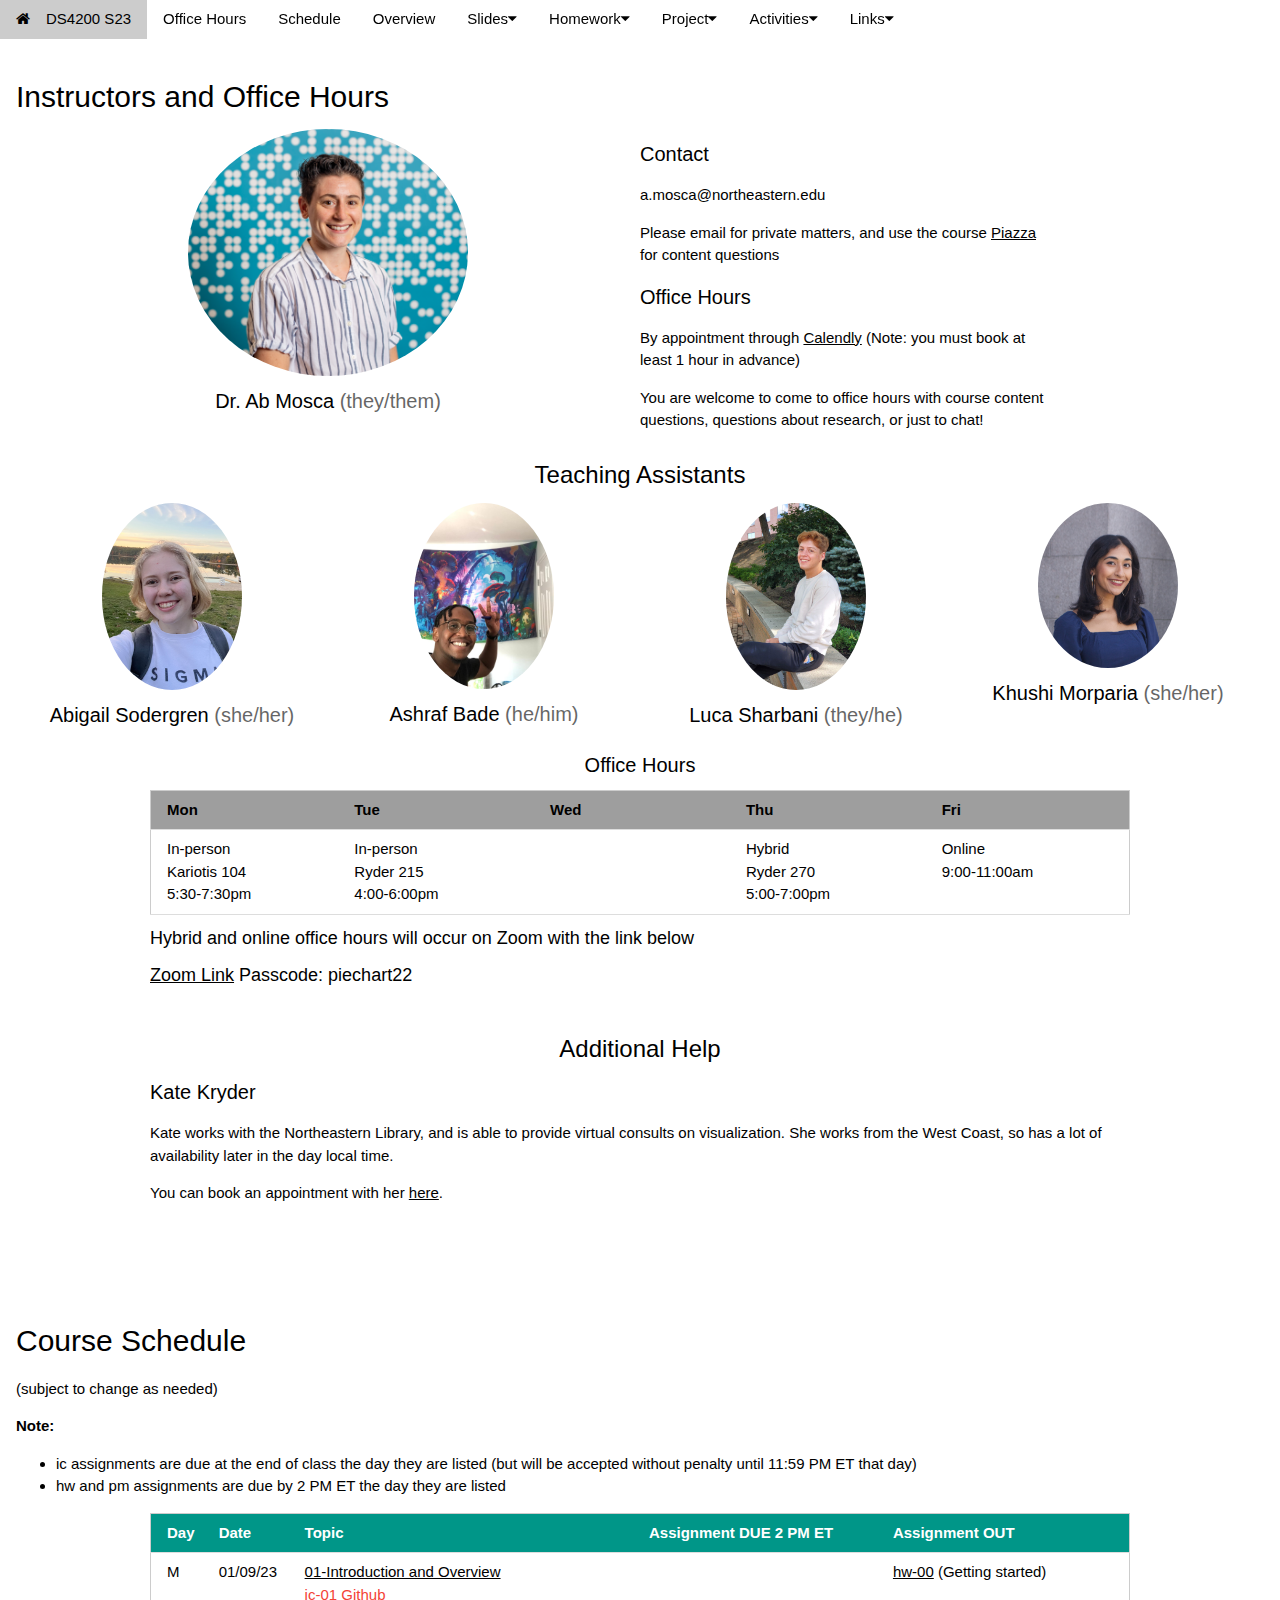
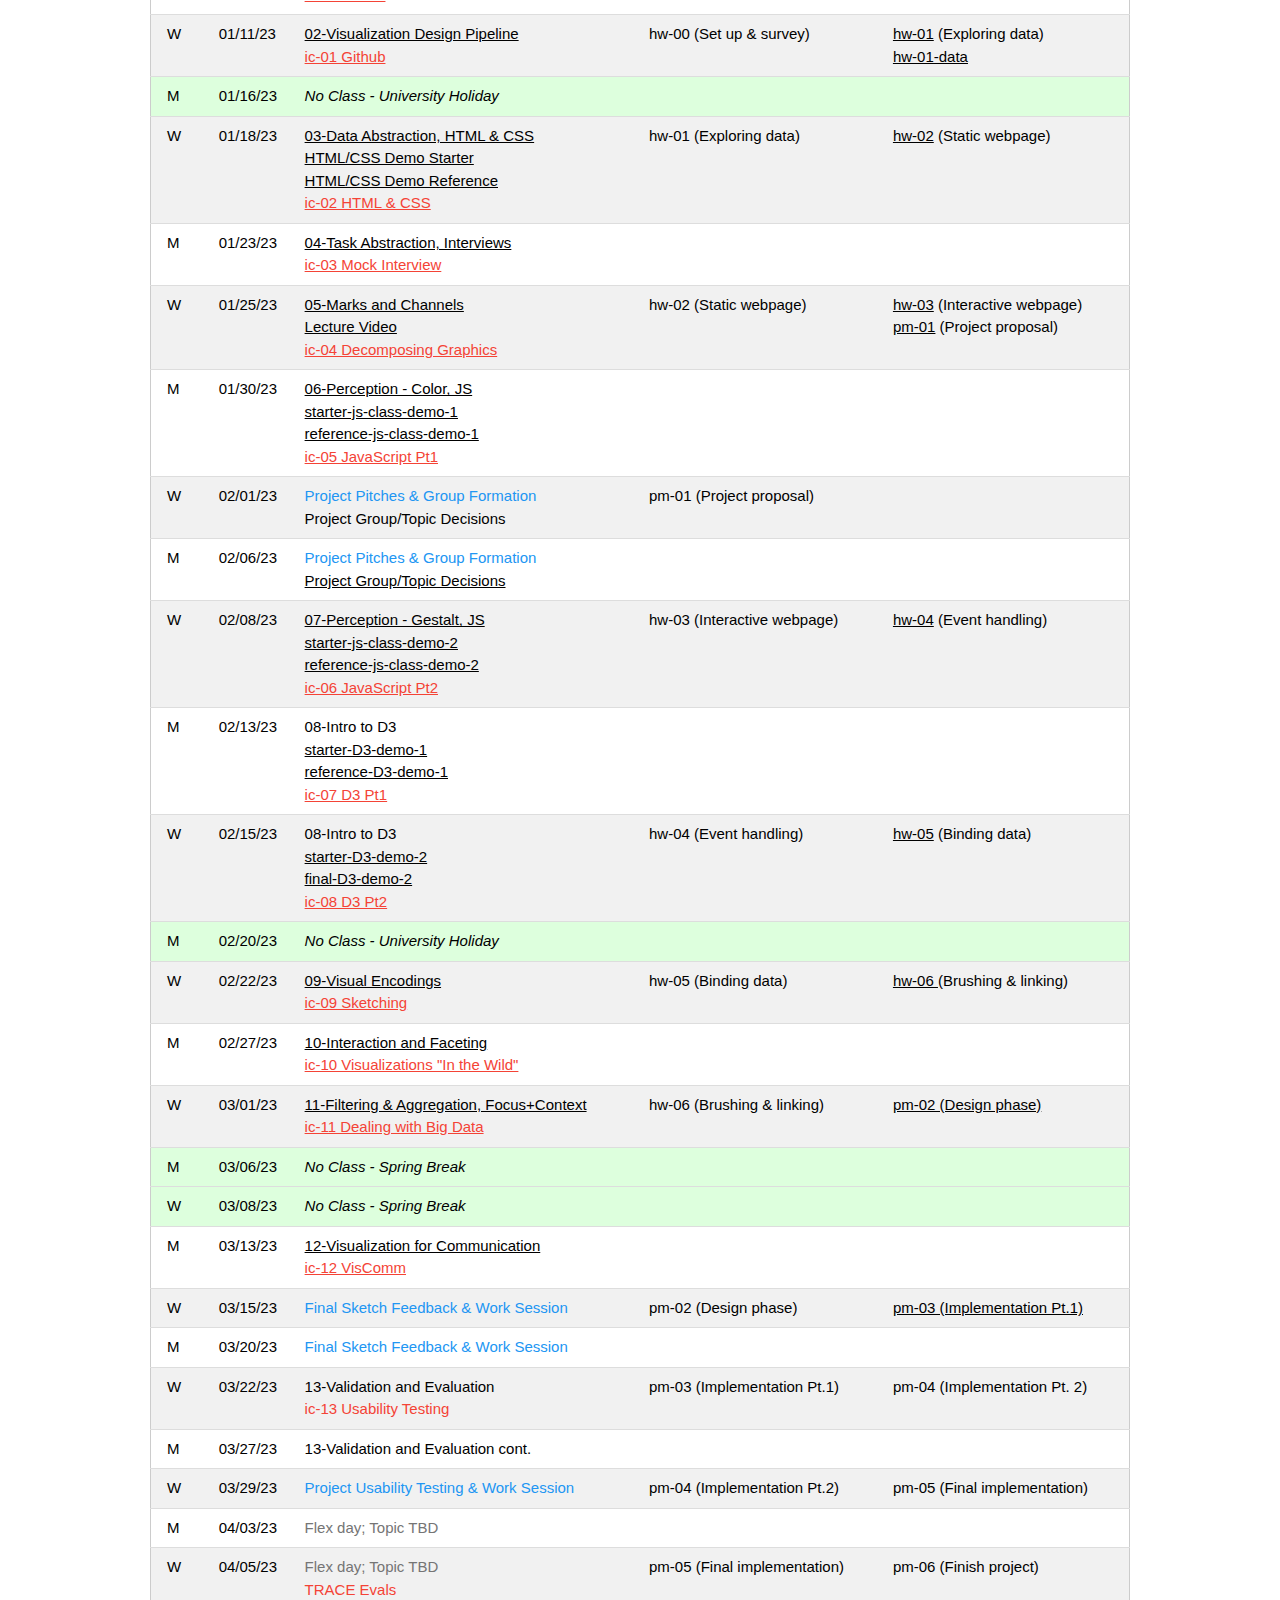
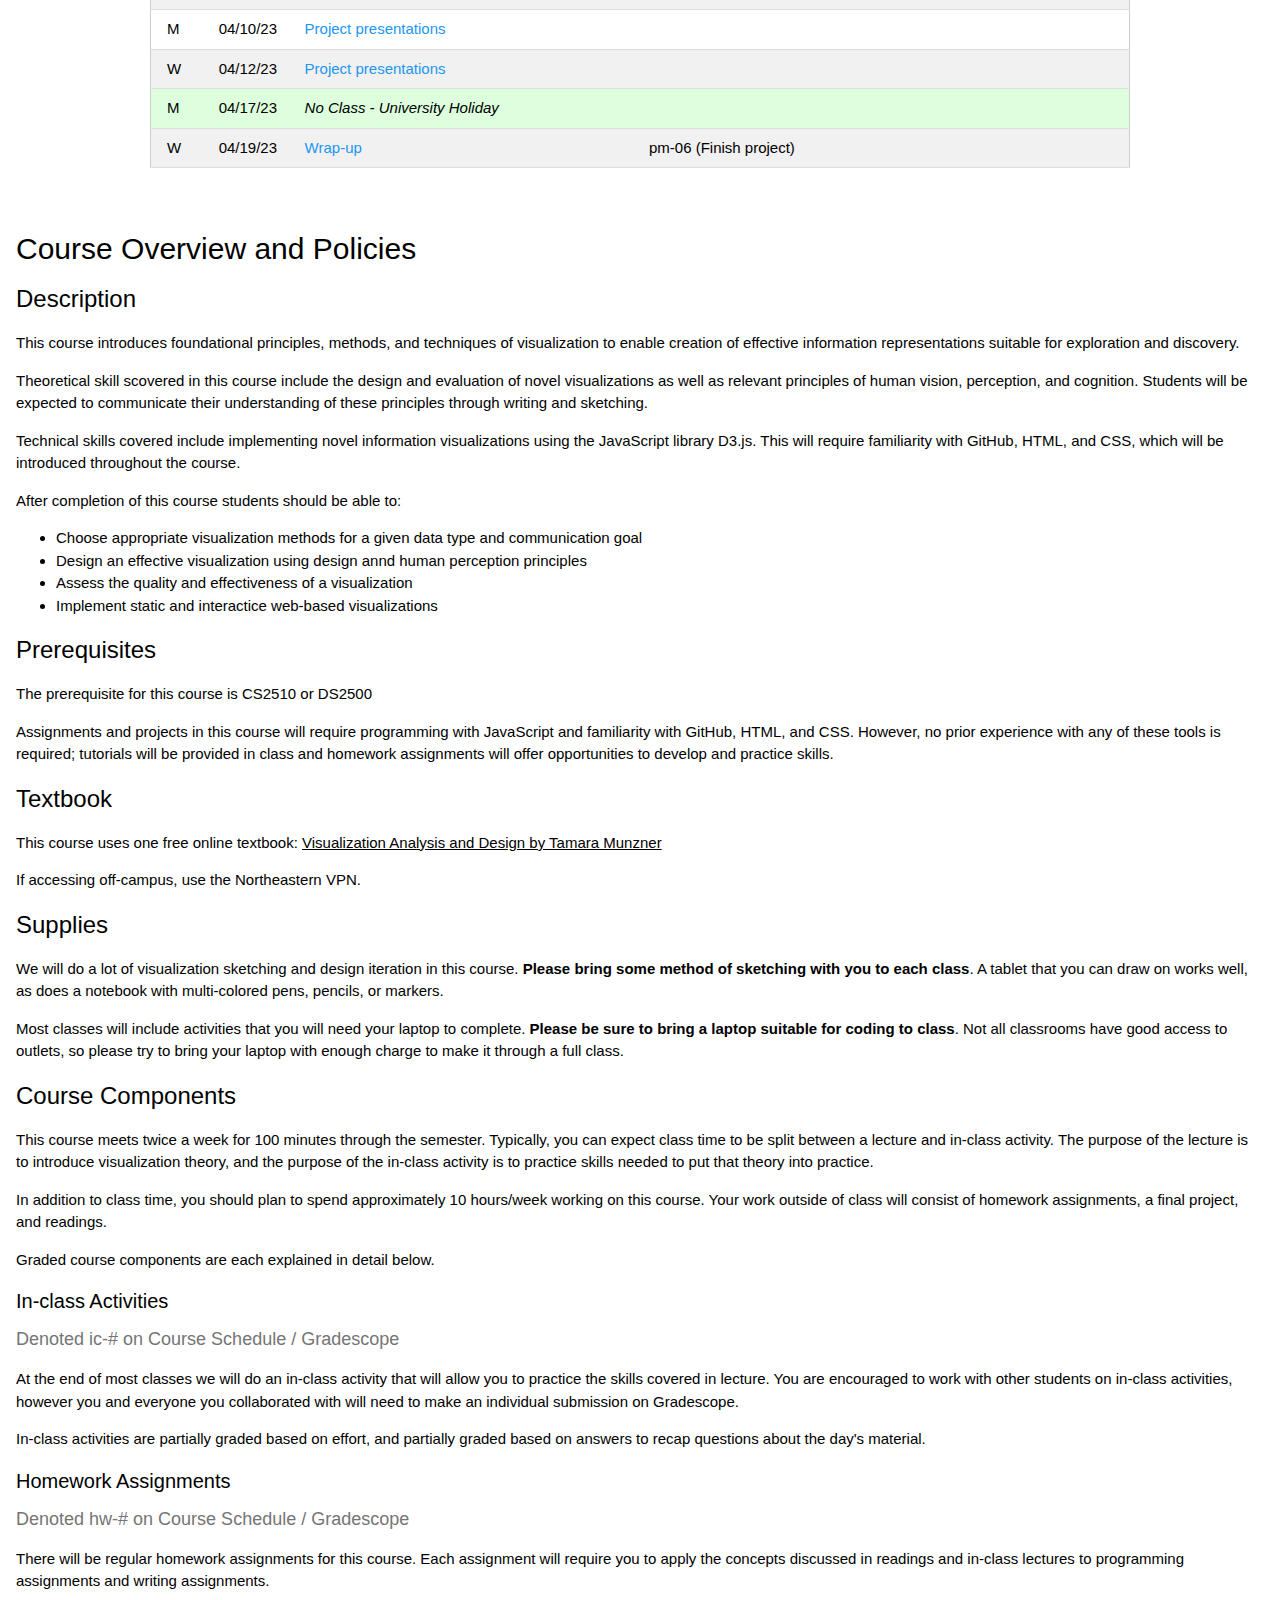
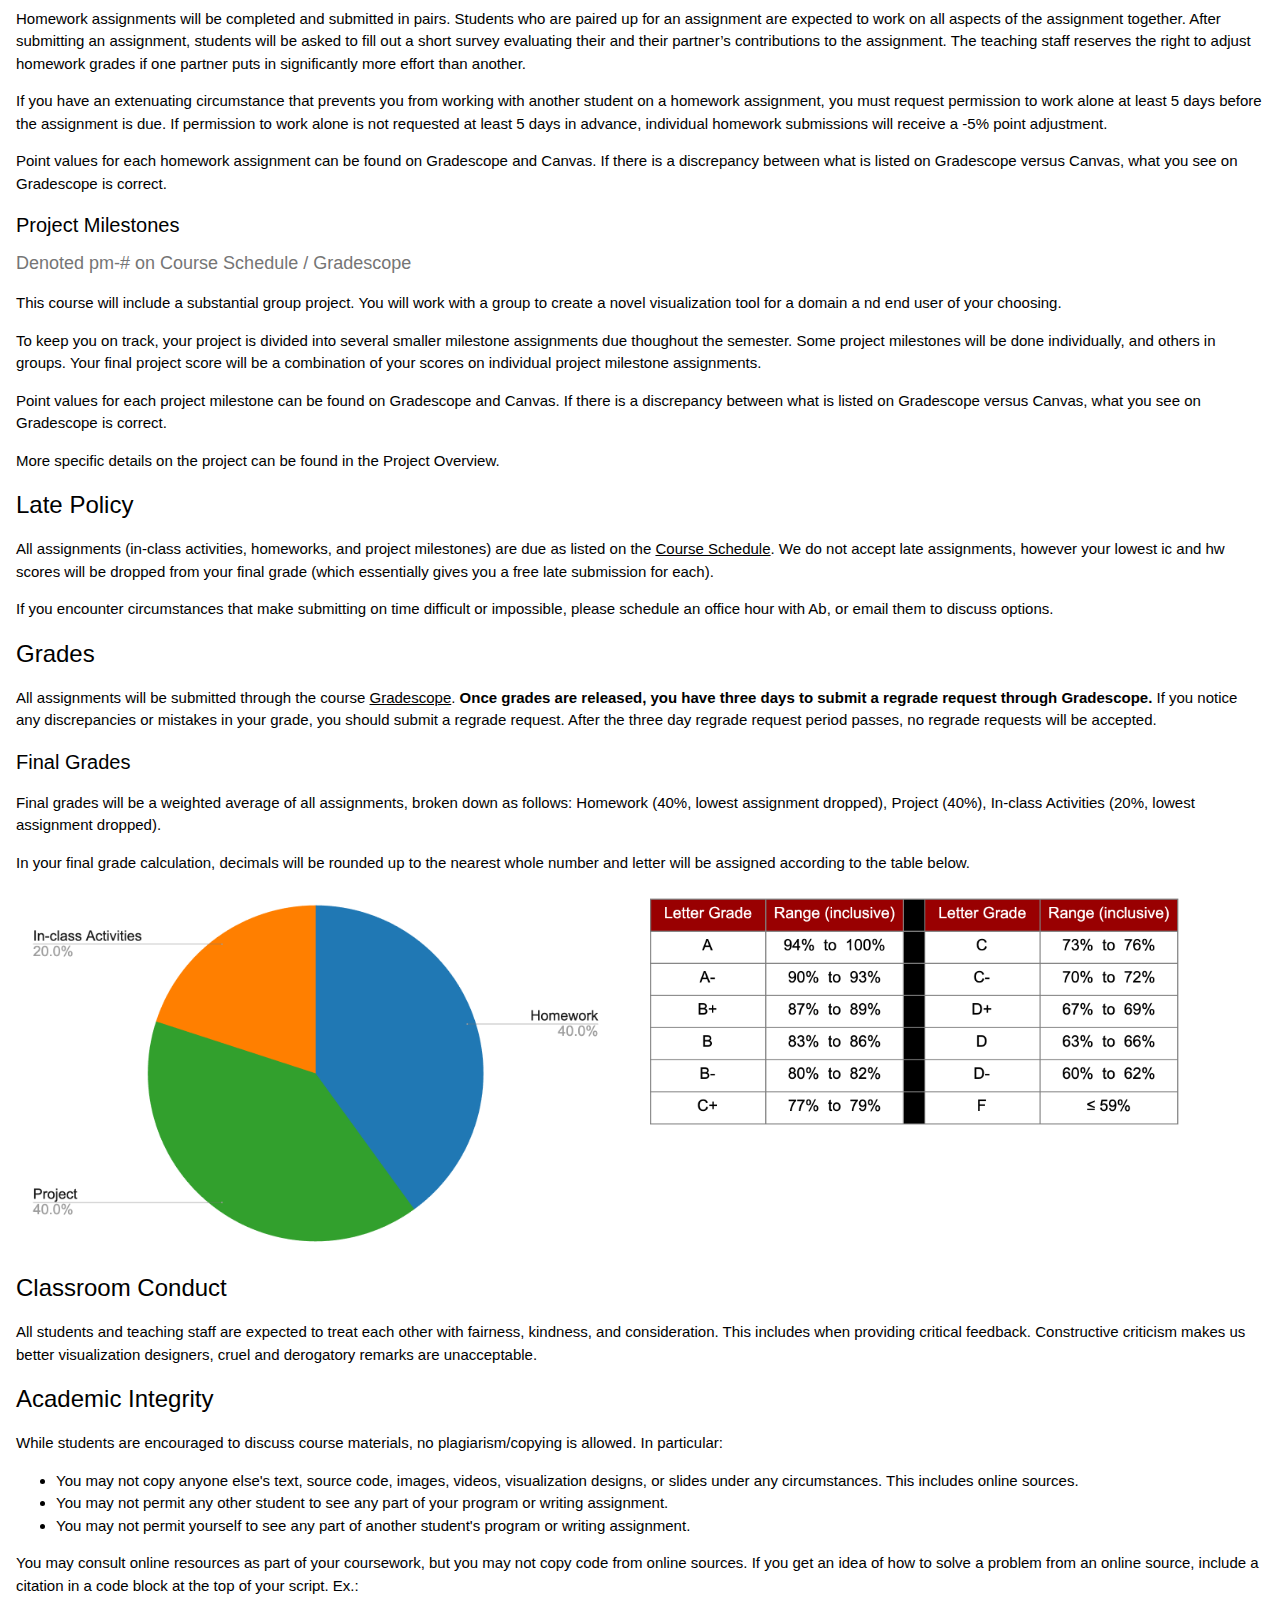
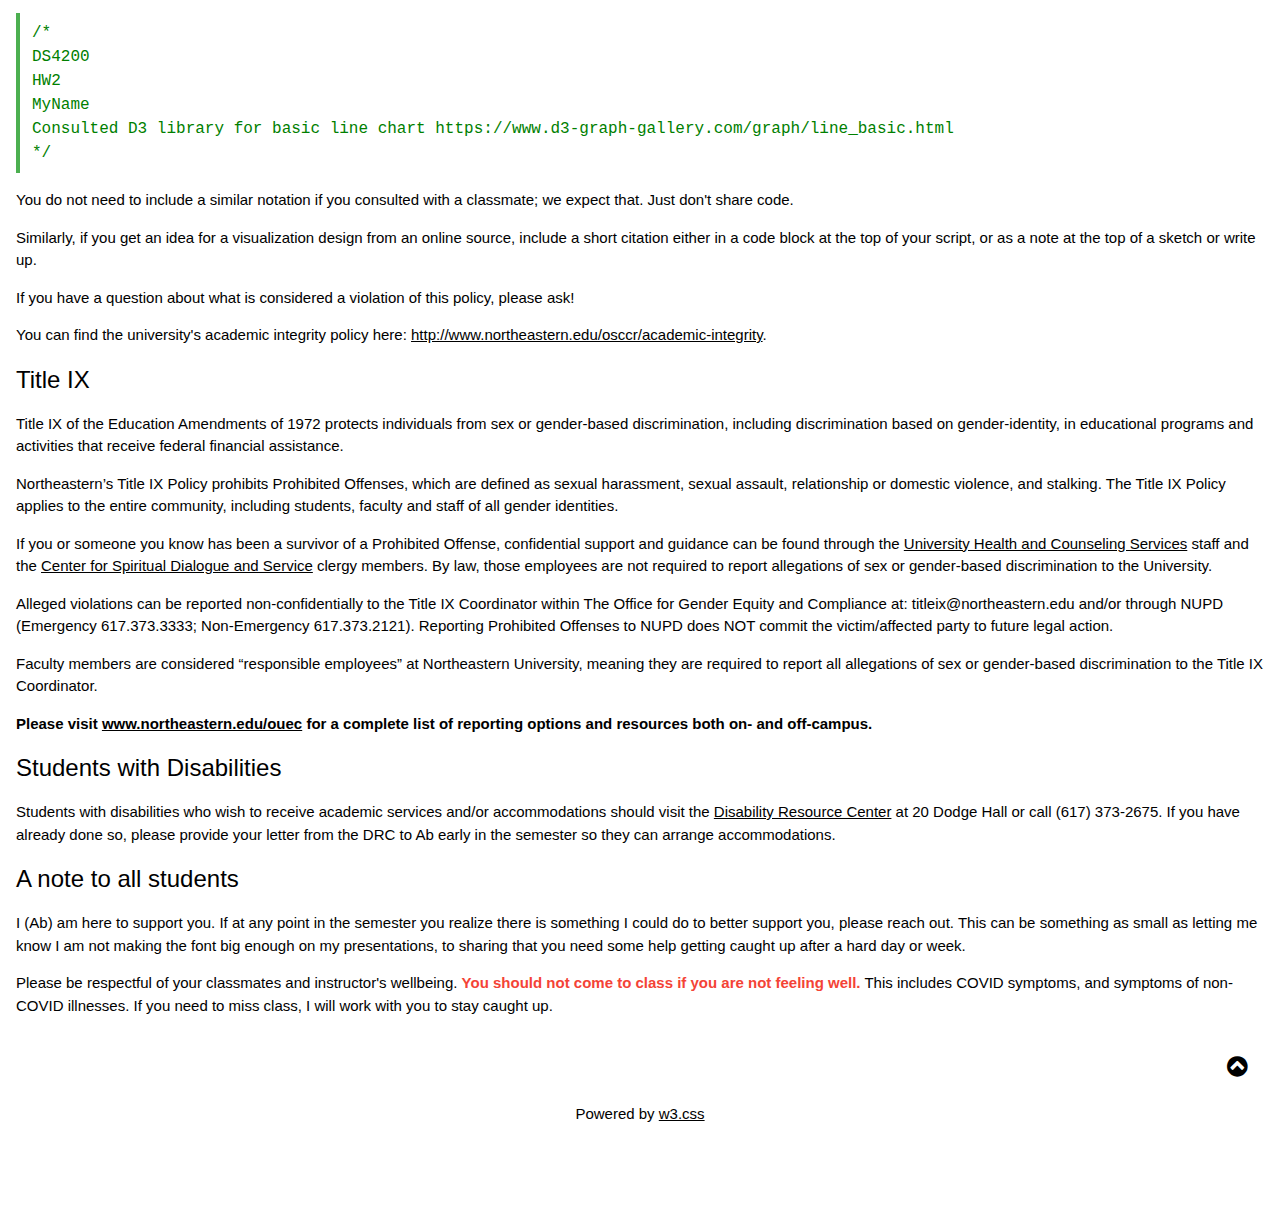
==== commit 8756cbe8: "class" ====
--- a/index.html
+++ b/index.html
@@ -56,8 +56,8 @@
       <a href="assignments/project/overview.pdf" target="_blank" class="w3-bar-item w3-button">Overview</a>
       <a href="assignments/project/pm-01.pdf" target="_blank" class="w3-bar-item w3-button">pm-01</a>
       <a href="assignments/project/pm-02.pdf" target="_blank" class="w3-bar-item w3-button">pm-02</a>
-      <!--<a href="assignments/project/pm-03.pdf" target="_blank" class="w3-bar-item w3-button">pm-03</a>
-      <a href="assignments/project/pm-04.pdf" target="_blank" class="w3-bar-item w3-button">pm-04</a>
+      <a href="assignments/project/pm-03.pdf" target="_blank" class="w3-bar-item w3-button">pm-03</a>
+      <!-- <a href="assignments/project/pm-04.pdf" target="_blank" class="w3-bar-item w3-button">pm-04</a>
       <a href="assignments/project/pm-05.pdf" target="_blank" class="w3-bar-item w3-button">pm-05</a>
       <a href="assignments/project/pm-06.pdf" target="_blank" class="w3-bar-item w3-button">pm-06</a> -->
     </div>
@@ -503,8 +503,8 @@
       pm-02 (Design phase)
     </td>
     <td>
-      pm-03 (Implementation Pt. 1)
-      <!-- <a href="assignments/project/pm-03.pdf" target="_blank">pm-03 (Implementation Pt.1)</a> -->
+      <!-- pm-03 (Implementation Pt. 1) -->
+      <a href="assignments/project/pm-03.pdf" target="_blank">pm-03 (Implementation Pt.1)</a>
     </td>
   </tr>
   <tr>
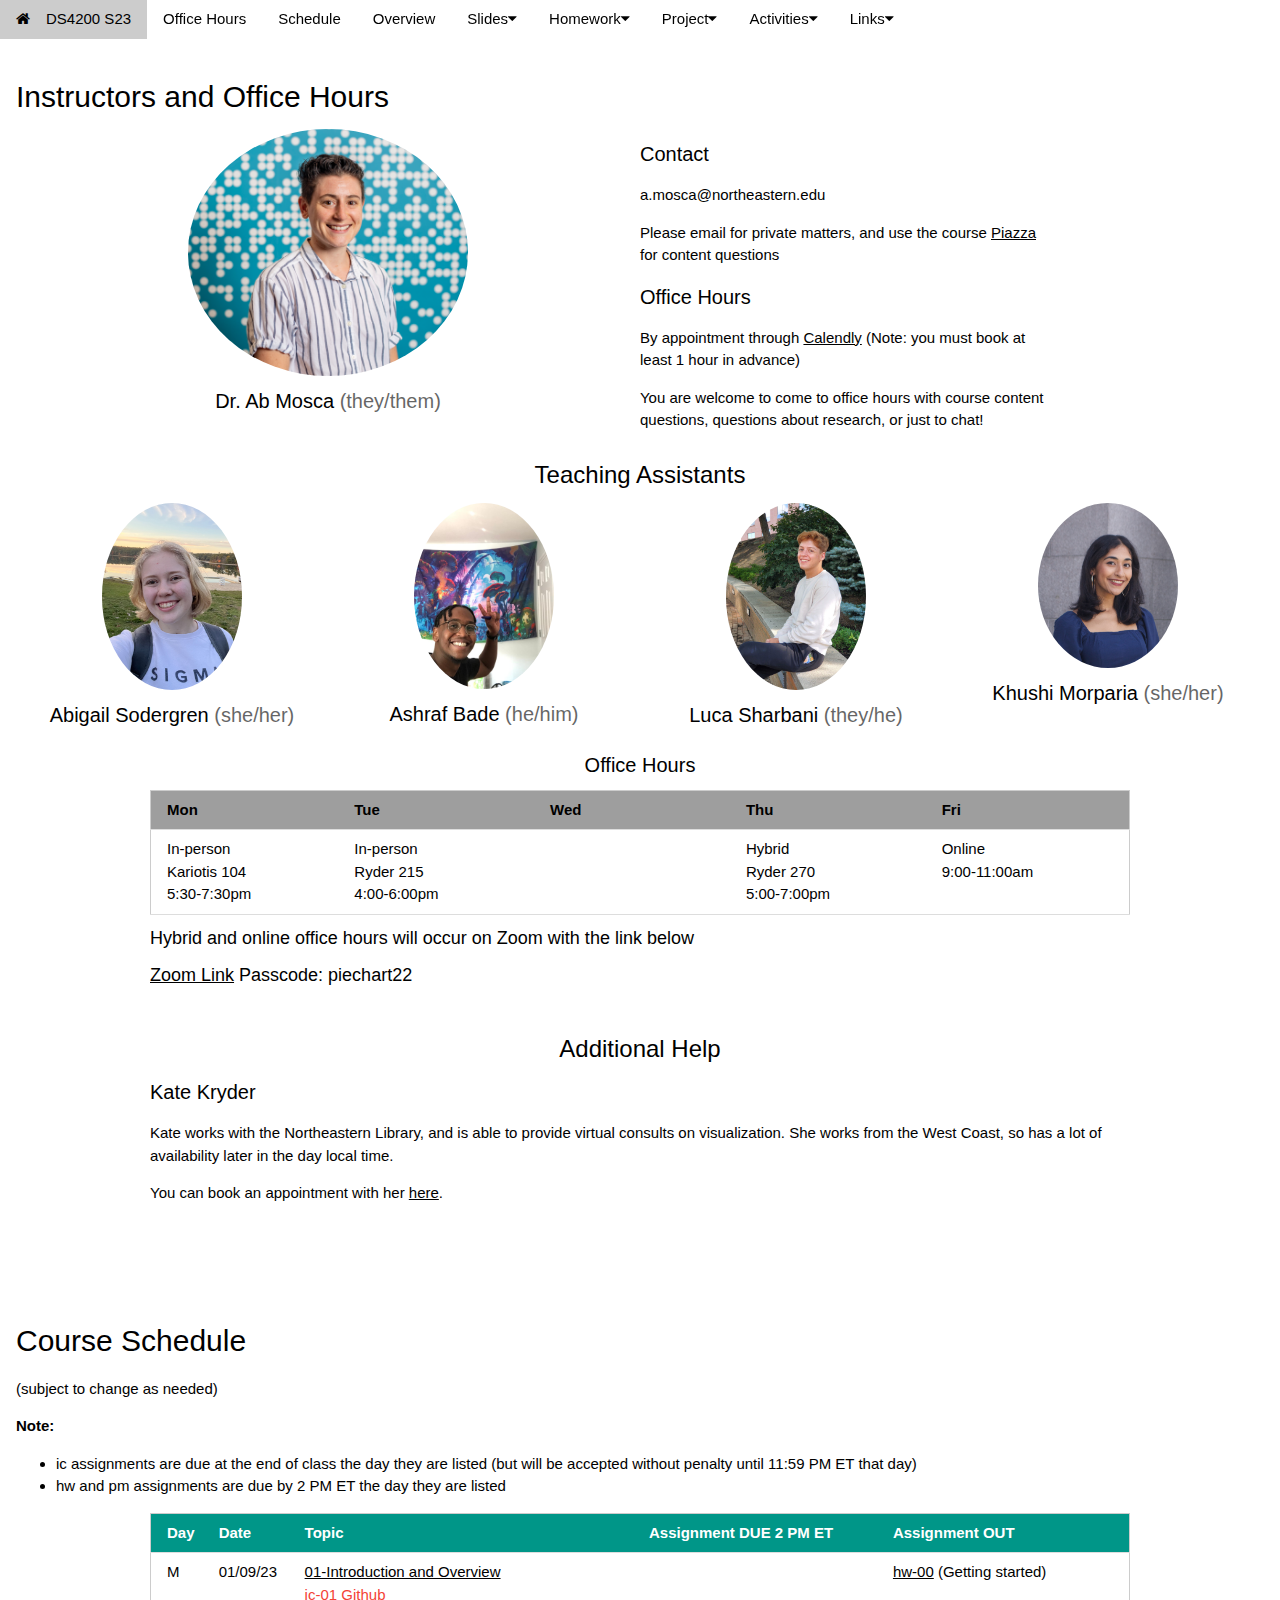
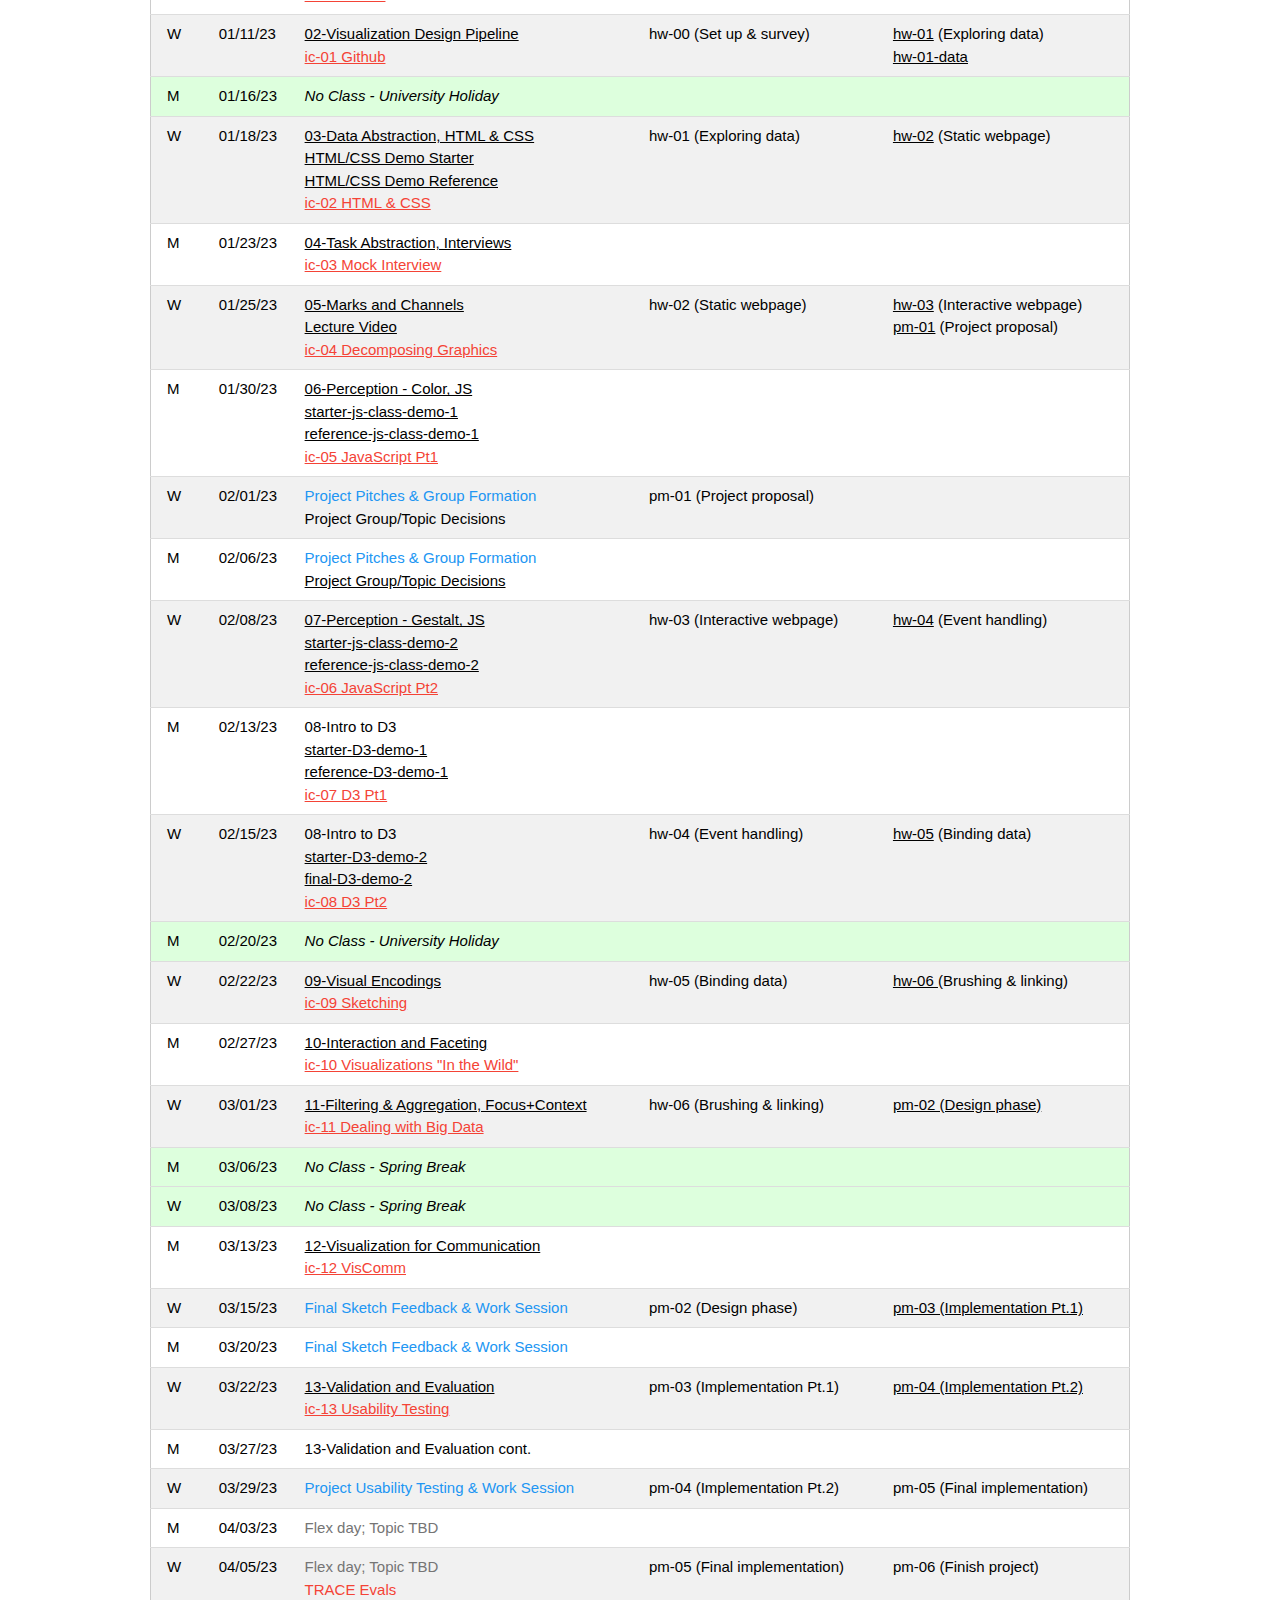
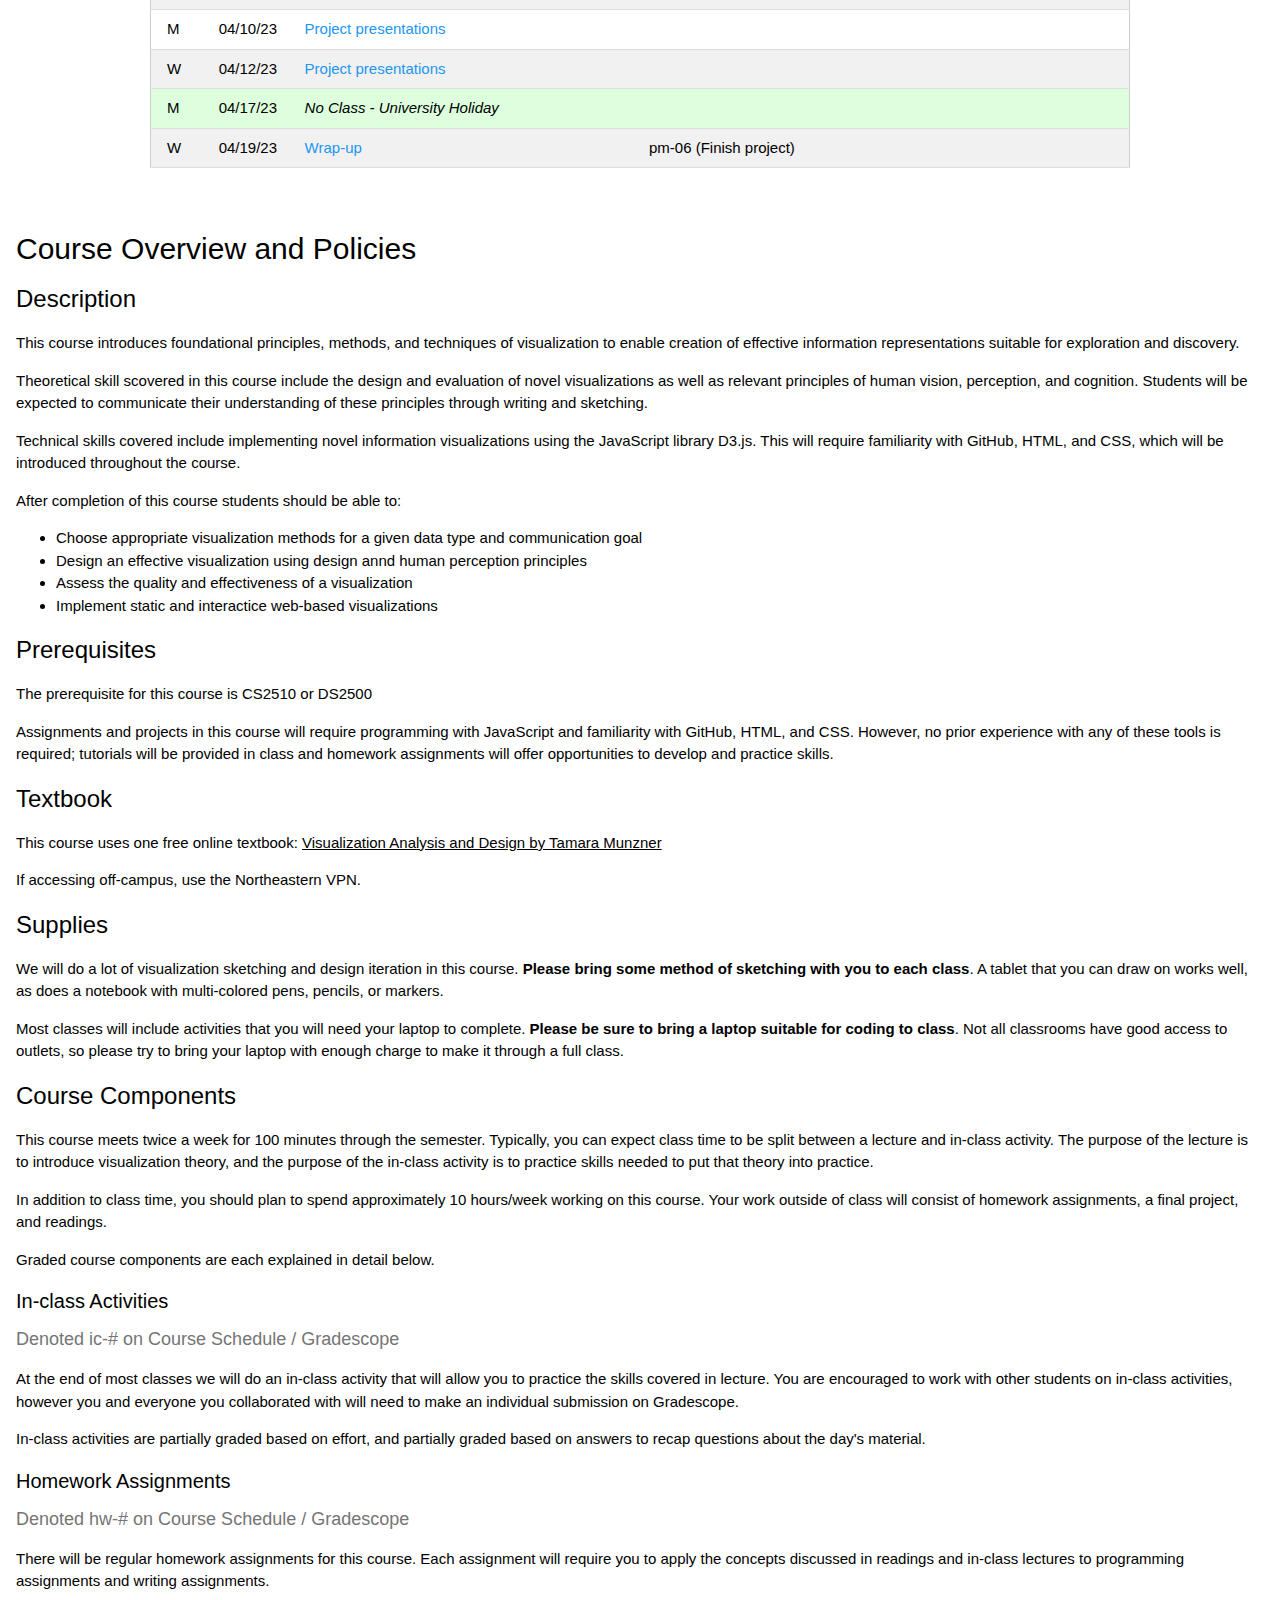
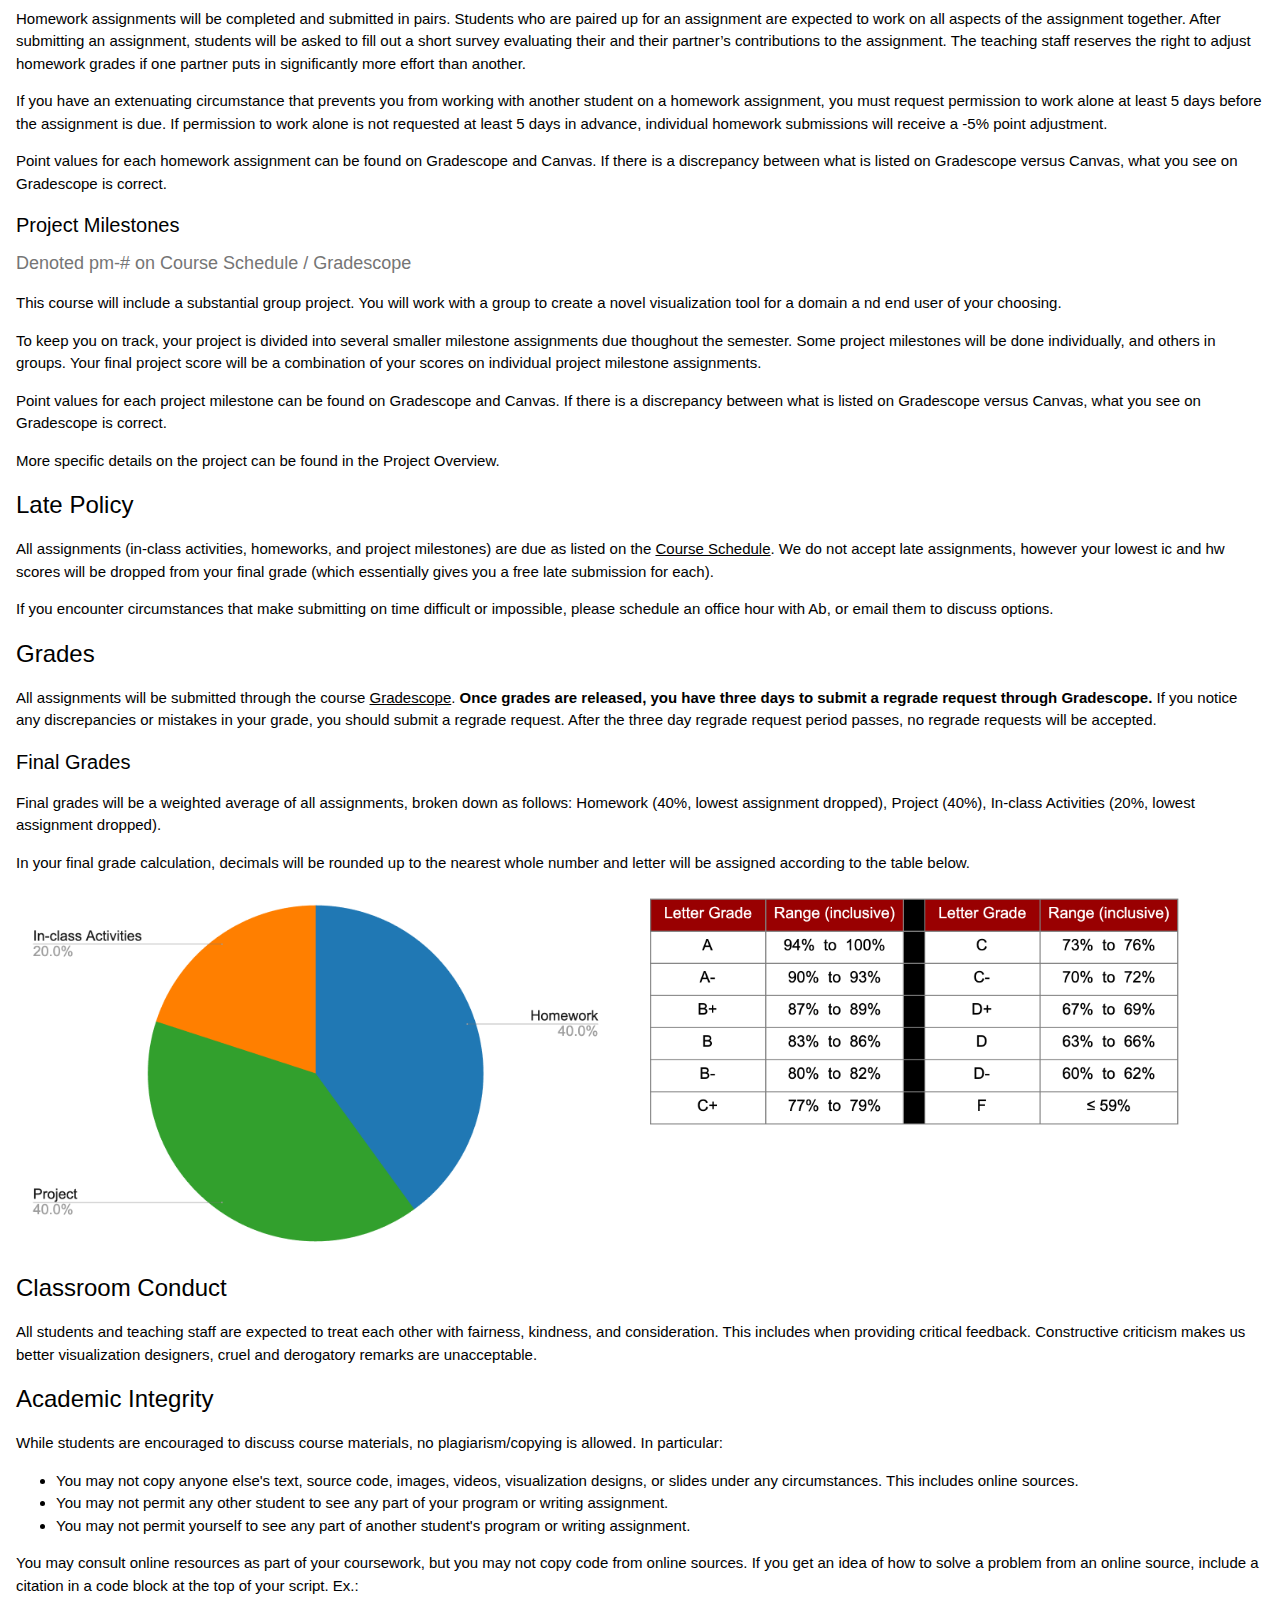
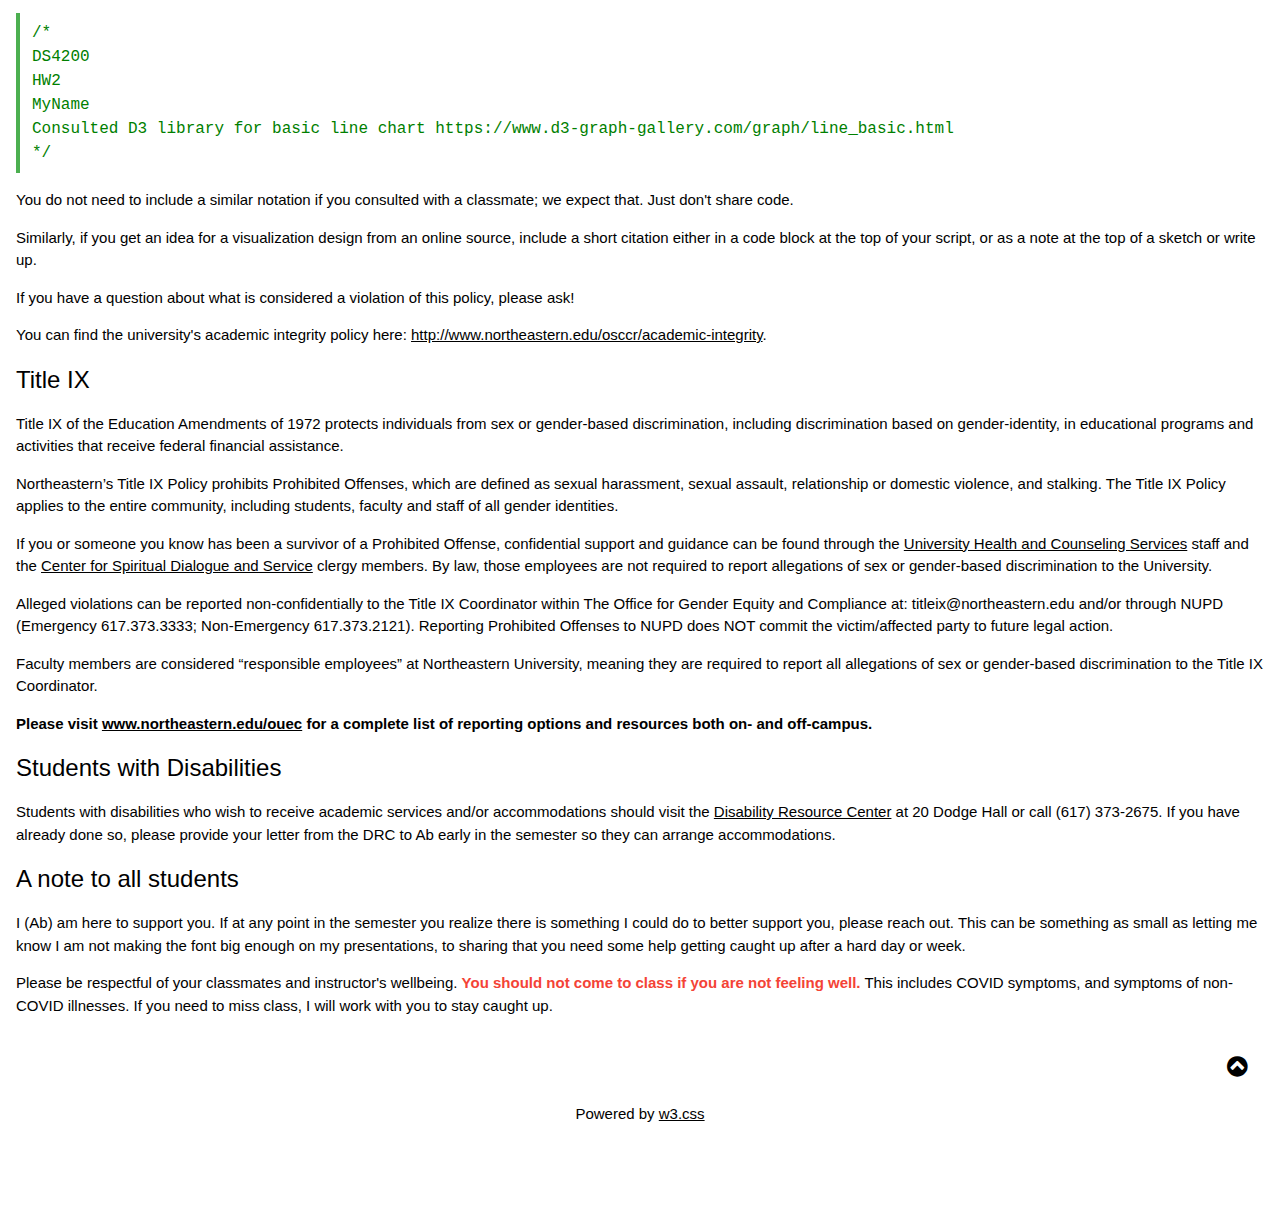
==== commit 926853c0: "class" ====
--- a/index.html
+++ b/index.html
@@ -33,8 +33,8 @@
       <a href="slides/10-interaction-faceting.pdf" target="_blank" class="w3-bar-item w3-button">10: Interaction and Faceting</a>
       <a href="slides/11-filtering-aggregation-focus-context.pdf" target="_blank" class="w3-bar-item w3-button">11: Filtering & Aggregation, Focus+Context</a>
       <a href="slides/12-vis-comm.pdf" target="_blank" class="w3-bar-item w3-button">12: Visualization for Communication</a>
-      <!-- <a href="slides/13-validation-evaluation.pdf" target="_blank" class="w3-bar-item w3-button">13: Validation and Evaluation</a>
-      <a href="slides/14-evaluation-analysis.pdf" target="_blank" class="w3-bar-item w3-button">14: Validation and Evaluation Pt. 2</a> -->
+      <a href="slides/13-validation-evaluation.pdf" target="_blank" class="w3-bar-item w3-button">13: Validation and Evaluation</a>
+      <!-- <a href="slides/14-evaluation-analysis.pdf" target="_blank" class="w3-bar-item w3-button">14: Validation and Evaluation Pt. 2</a> -->
     </div>
   </div>
   <div class="w3-dropdown-hover w3-hide-small">
@@ -57,8 +57,8 @@
       <a href="assignments/project/pm-01.pdf" target="_blank" class="w3-bar-item w3-button">pm-01</a>
       <a href="assignments/project/pm-02.pdf" target="_blank" class="w3-bar-item w3-button">pm-02</a>
       <a href="assignments/project/pm-03.pdf" target="_blank" class="w3-bar-item w3-button">pm-03</a>
-      <!-- <a href="assignments/project/pm-04.pdf" target="_blank" class="w3-bar-item w3-button">pm-04</a>
-      <a href="assignments/project/pm-05.pdf" target="_blank" class="w3-bar-item w3-button">pm-05</a>
+      <a href="assignments/project/pm-04.pdf" target="_blank" class="w3-bar-item w3-button">pm-04</a>
+      <!-- <a href="assignments/project/pm-05.pdf" target="_blank" class="w3-bar-item w3-button">pm-05</a>
       <a href="assignments/project/pm-06.pdf" target="_blank" class="w3-bar-item w3-button">pm-06</a> -->
     </div>
   </div>
@@ -77,7 +77,7 @@
       <a href="assignments/inclass/ic-10.pdf" target="_blank" class="w3-bar-item w3-button">ic-10</a>
       <a href="assignments/inclass/ic-11.pdf" target="_blank" class="w3-bar-item w3-button">ic-11</a>
       <a href="assignments/inclass/ic-12.pdf" target="_blank" class="w3-bar-item w3-button">ic-12</a>
-      <!-- <a href="assignments/inclass/ic-13.pdf" target="_blank" class="w3-bar-item w3-button">ic-13</a> -->
+      <a href="assignments/inclass/ic-13.pdf" target="_blank" class="w3-bar-item w3-button">ic-13</a>
     </div>
   </div>
   <div class="w3-dropdown-hover w3-hide-small">
@@ -520,18 +520,18 @@
   <tr>
     <td>W</td><td>03/22/23</td>
     <td>
-      <!-- <a href="slides/13-validation-evaluation.pdf" target="_blank">13-Validation and Evaluation</a> -->
-      13-Validation and Evaluation
-      <br>
-      <!-- <span class="w3-text-red"><a href="assignments/inclass/ic-13.pdf" target="_blank">ic-13 Usability Testing</a></span> -->
-      <span class="w3-text-red">ic-13 Usability Testing</span>
+      <a href="slides/13-validation-evaluation.pdf" target="_blank">13-Validation and Evaluation</a>
+      <!-- 13-Validation and Evaluation -->
+      <br>
+      <span class="w3-text-red"><a href="assignments/inclass/ic-13.pdf" target="_blank">ic-13 Usability Testing</a></span>
+      <!-- <span class="w3-text-red">ic-13 Usability Testing</span> -->
     </td>
     <td>
       pm-03 (Implementation Pt.1)
     </td>
     <td>
-      pm-04 (Implementation Pt. 2)
-      <!-- <a href="assignments/project/pm-04.pdf" target="_blank">pm-04 (Implementation Pt.2)</a> -->
+      <!-- pm-04 (Implementation Pt. 2) -->
+      <a href="assignments/project/pm-04.pdf" target="_blank">pm-04 (Implementation Pt.2)</a>
     </td>
   </tr>
   <tr>
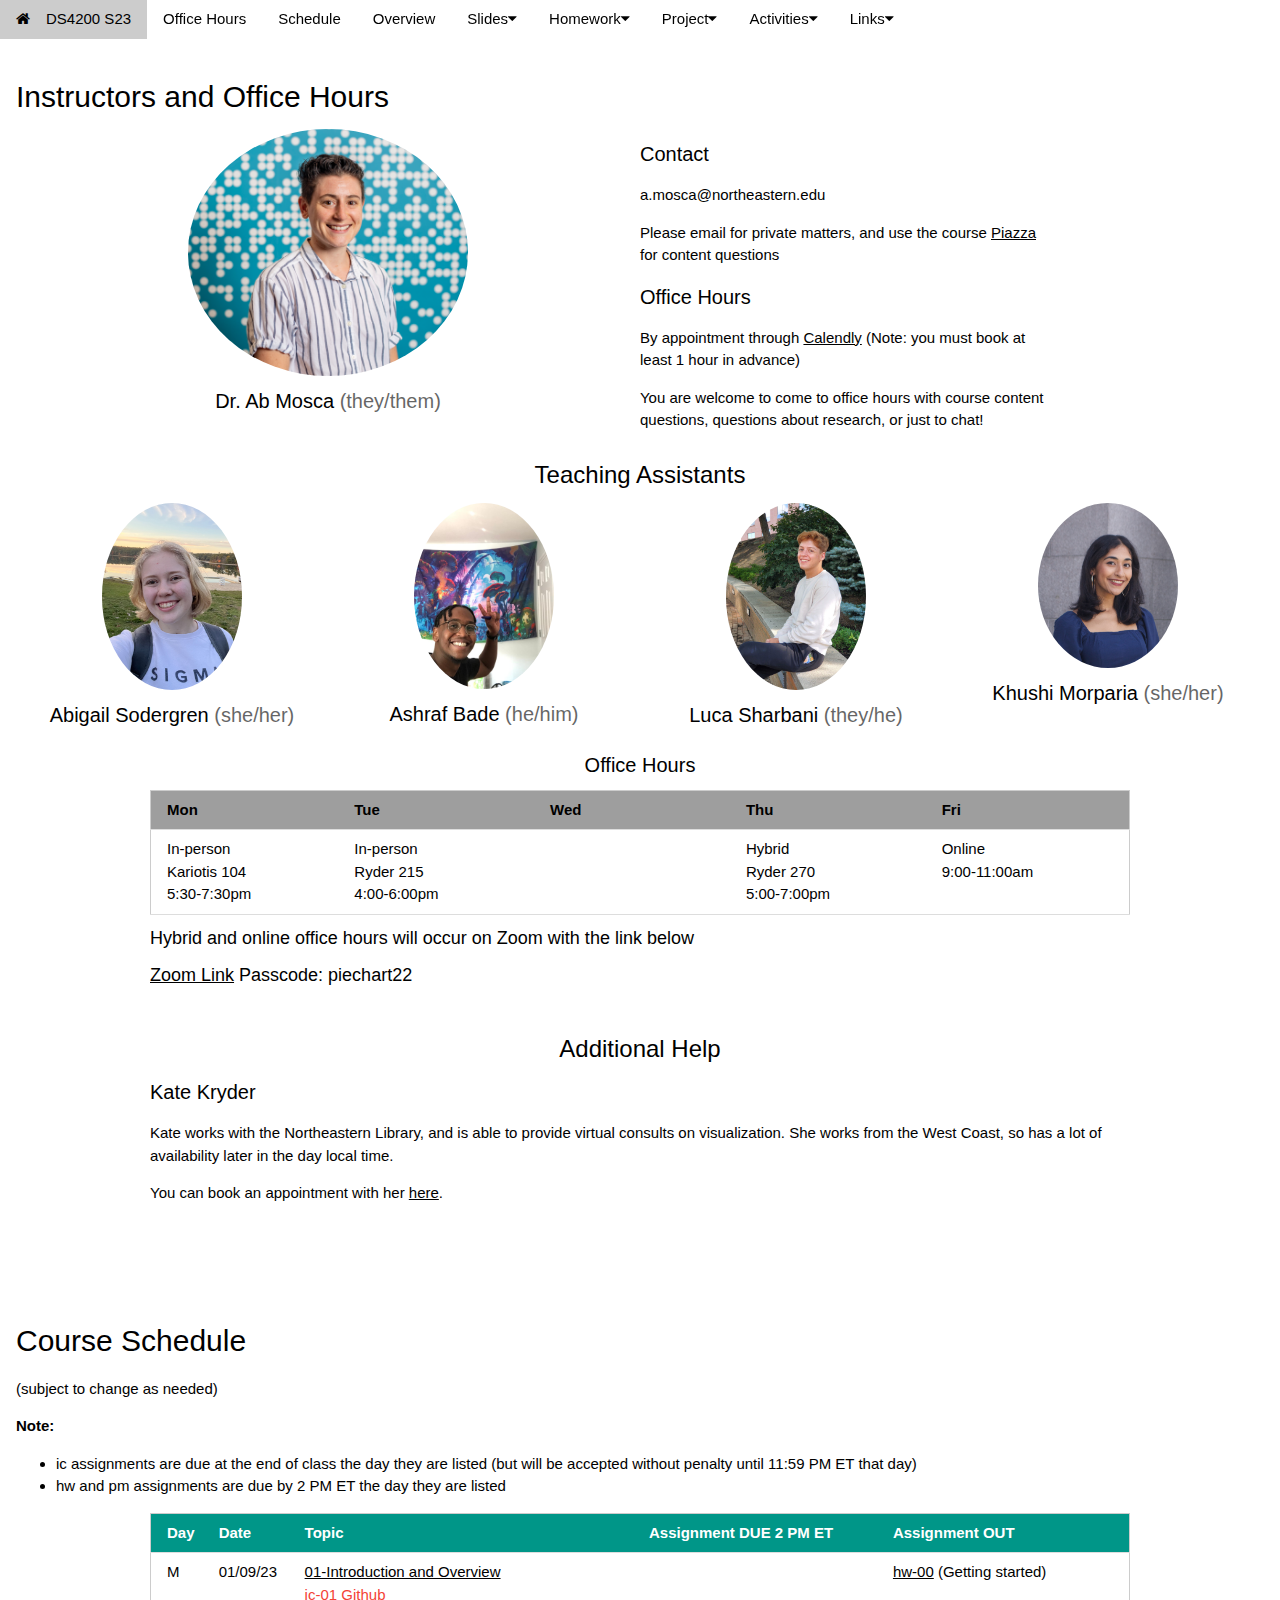
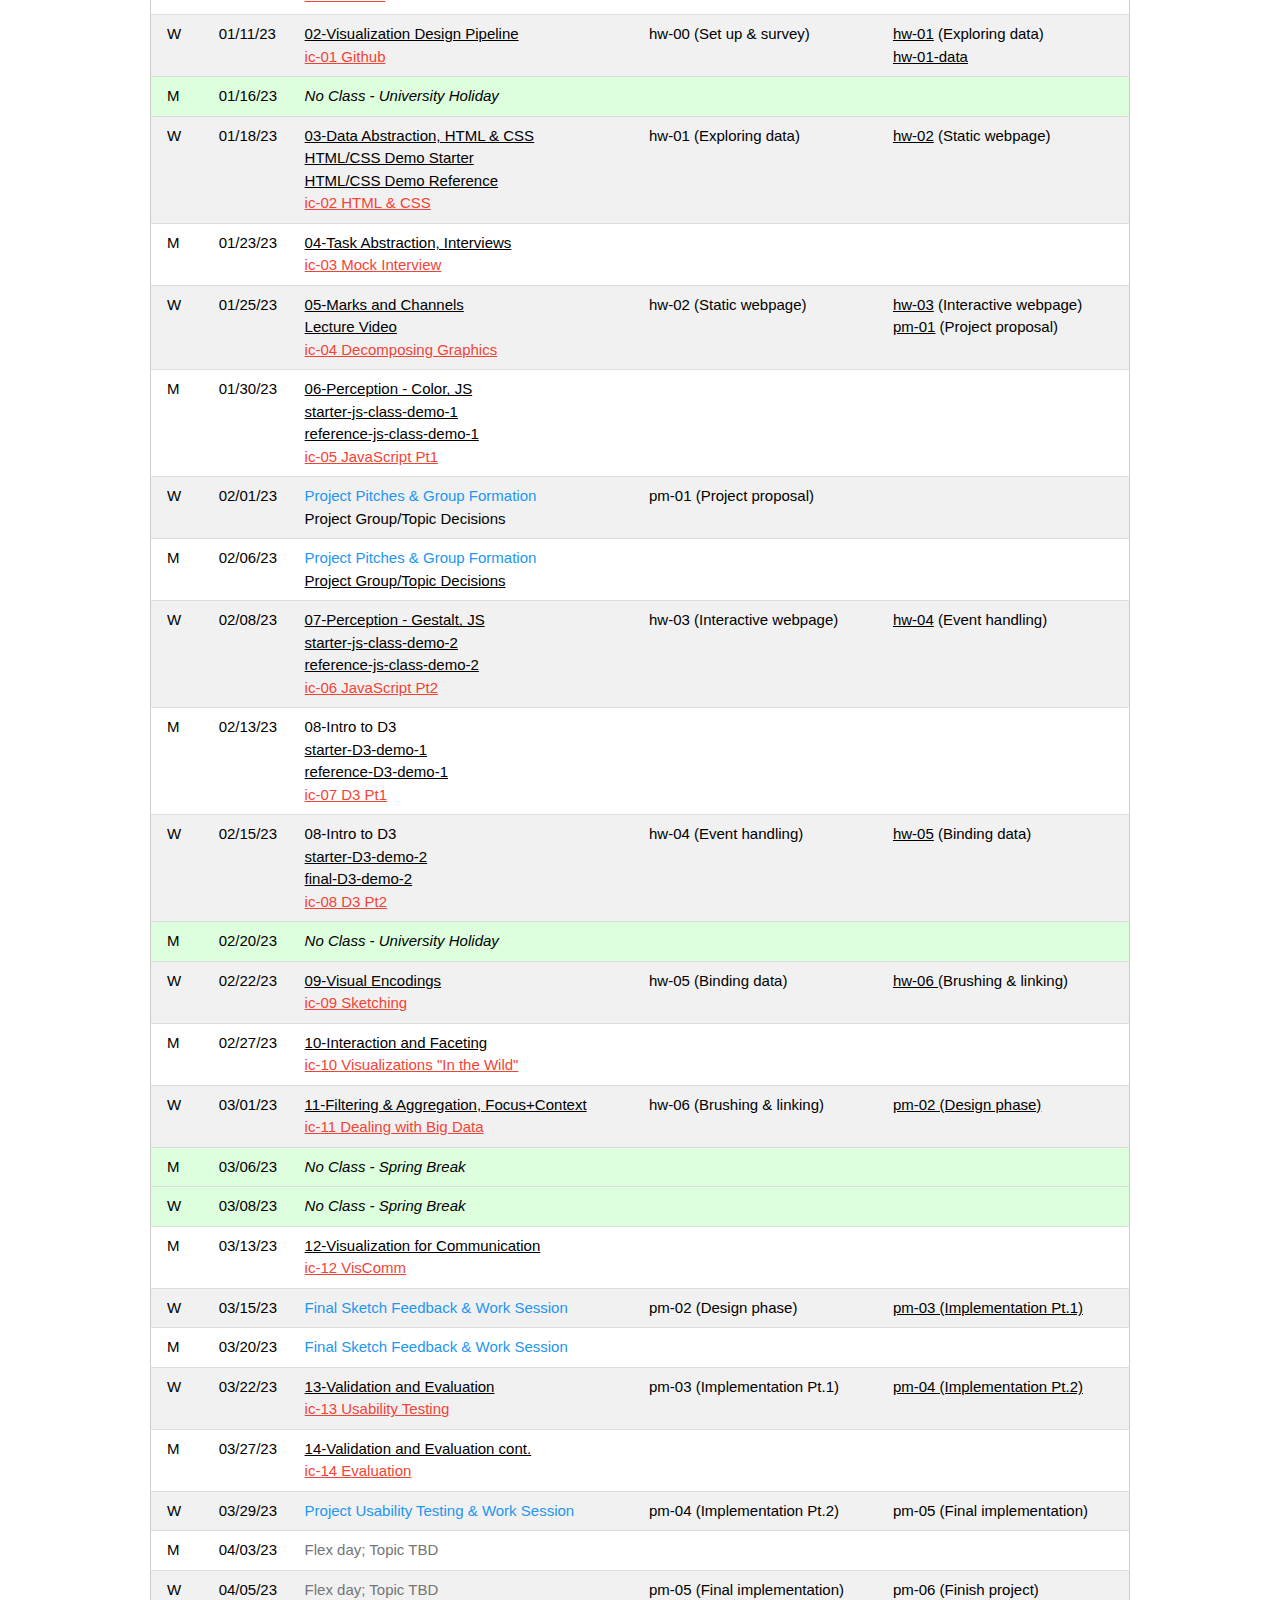
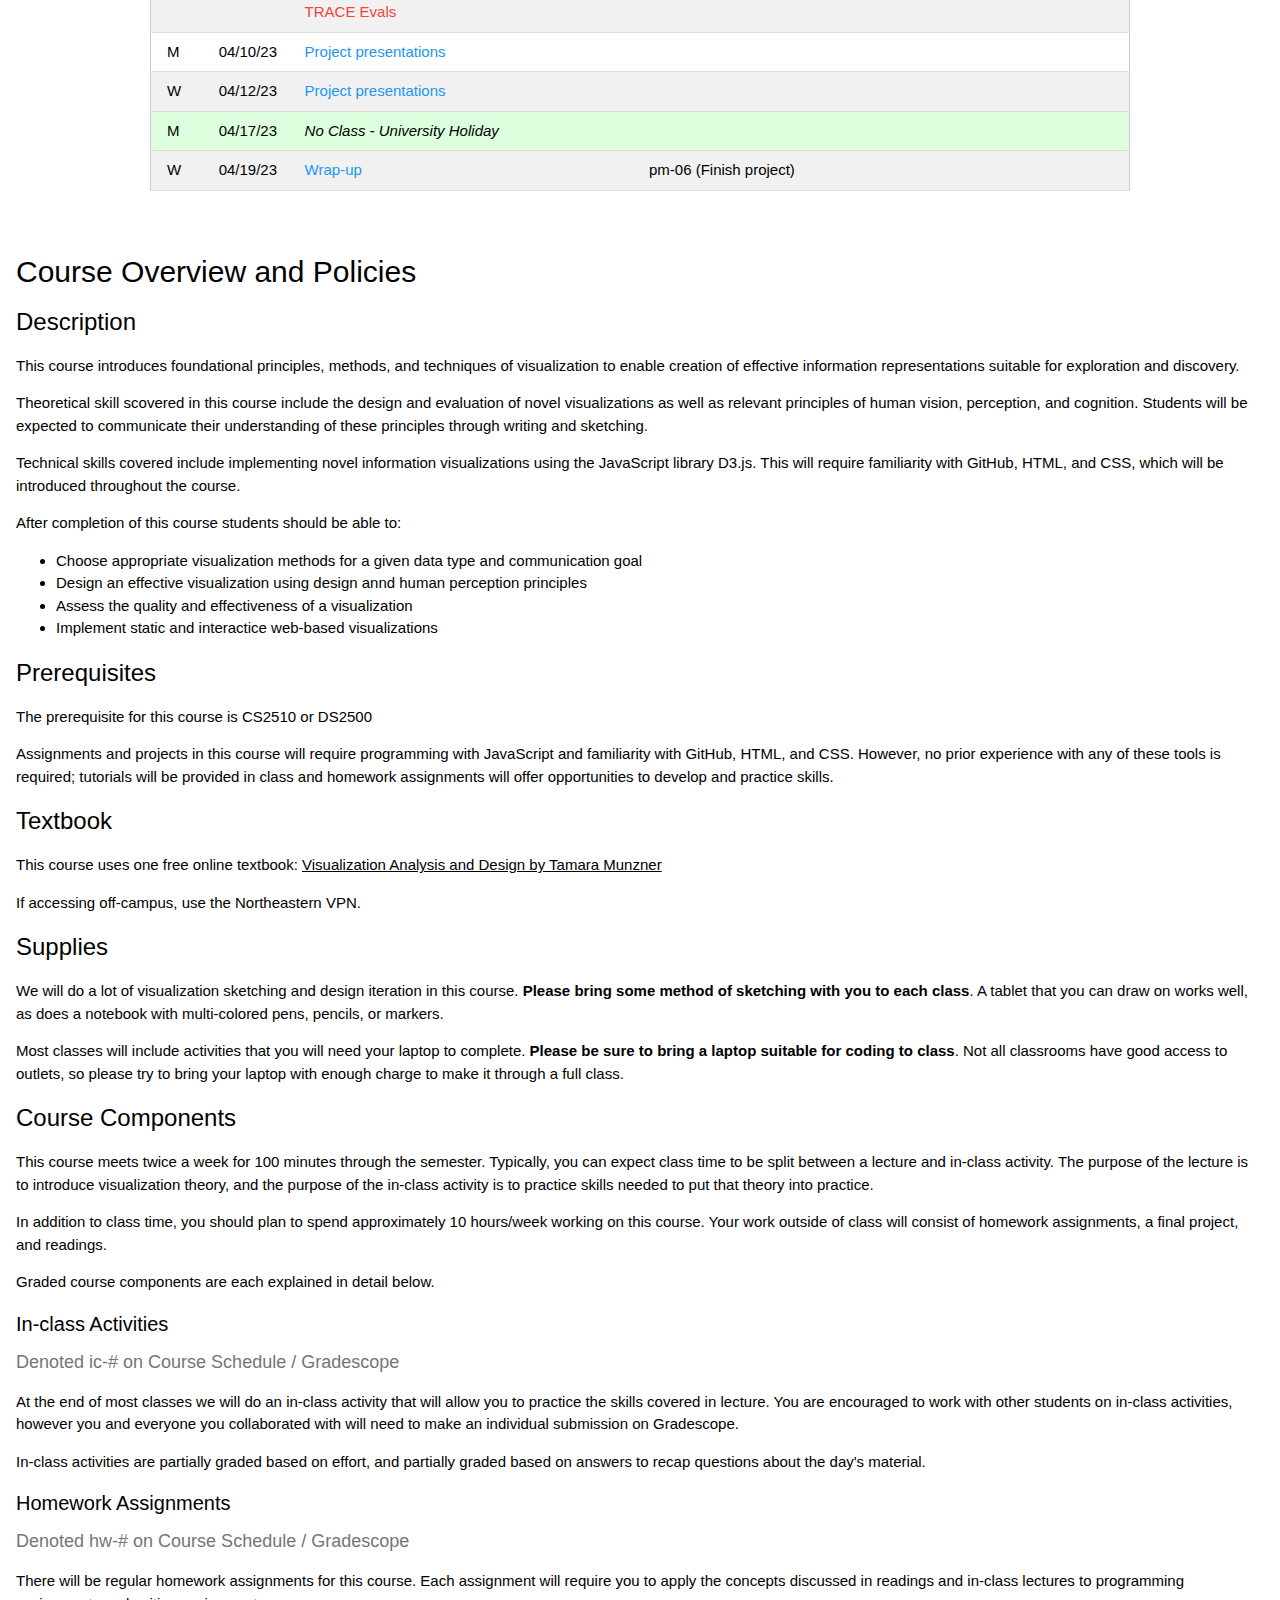
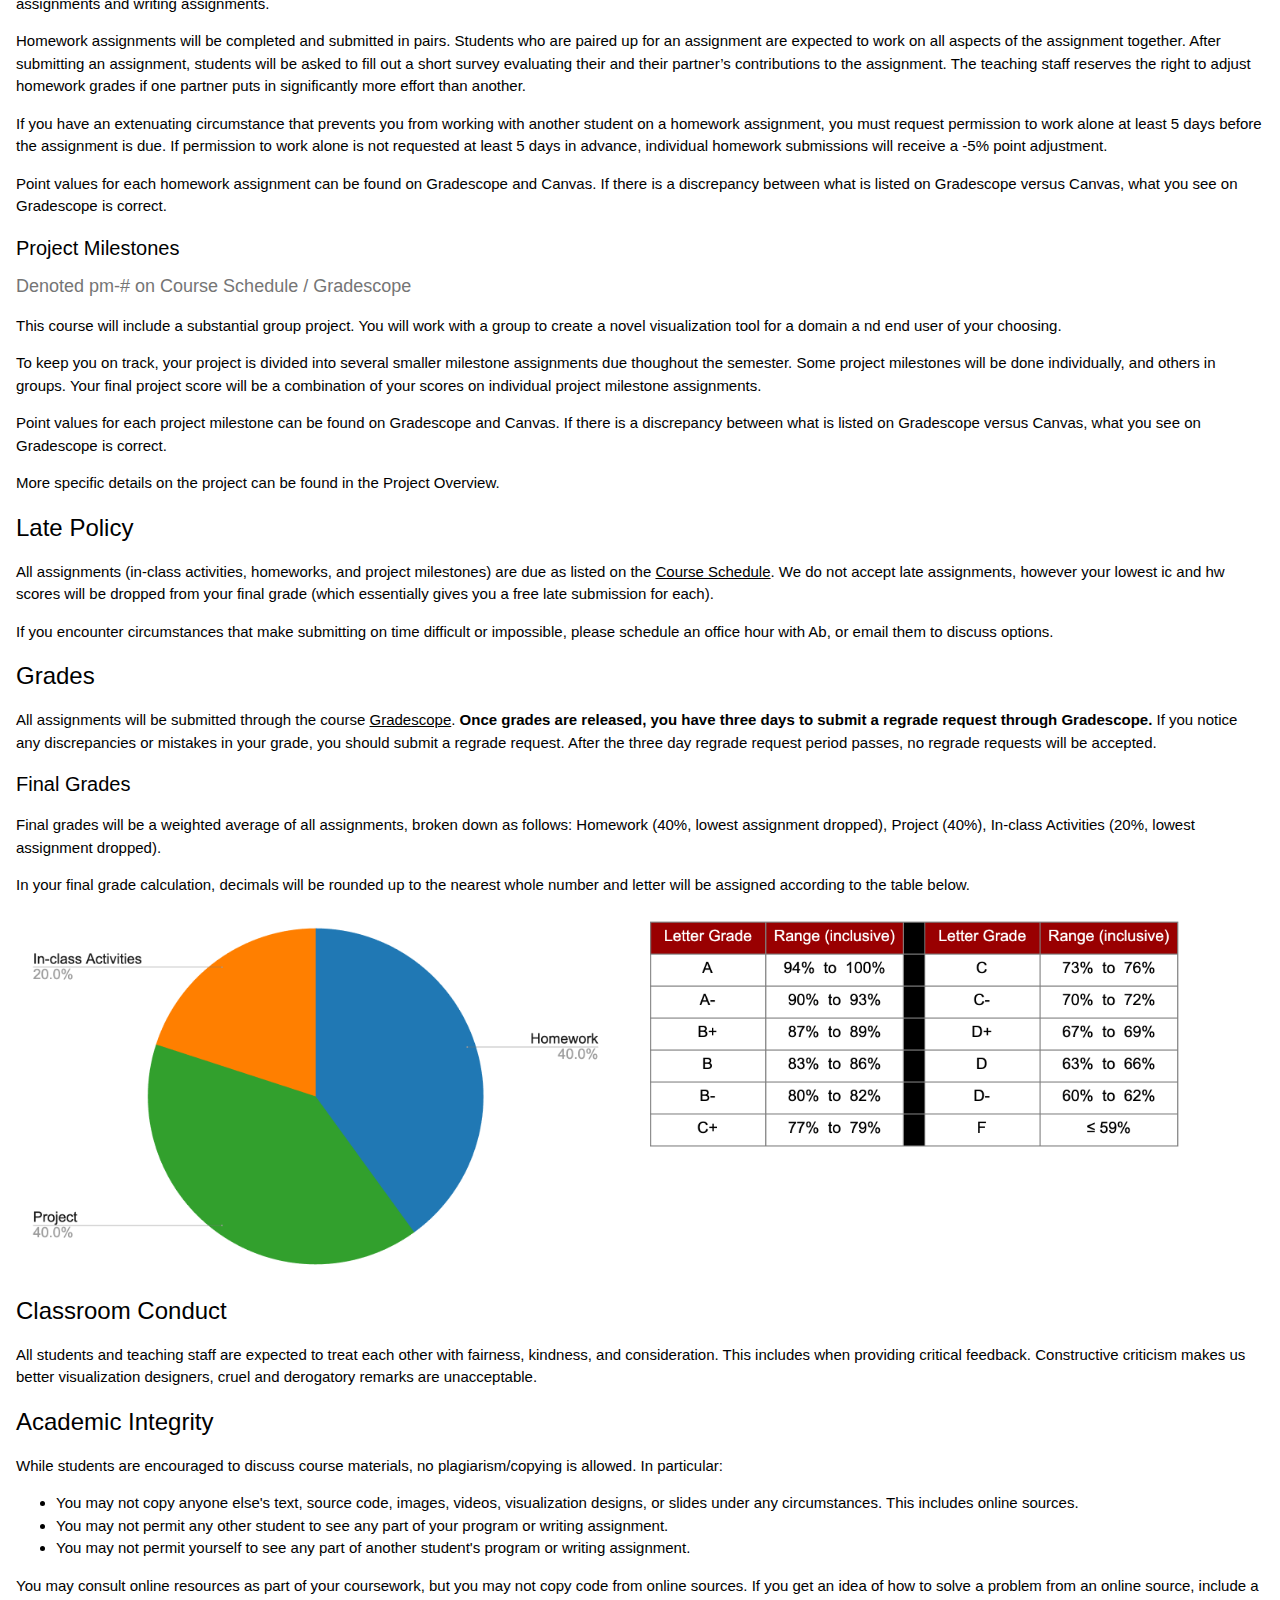
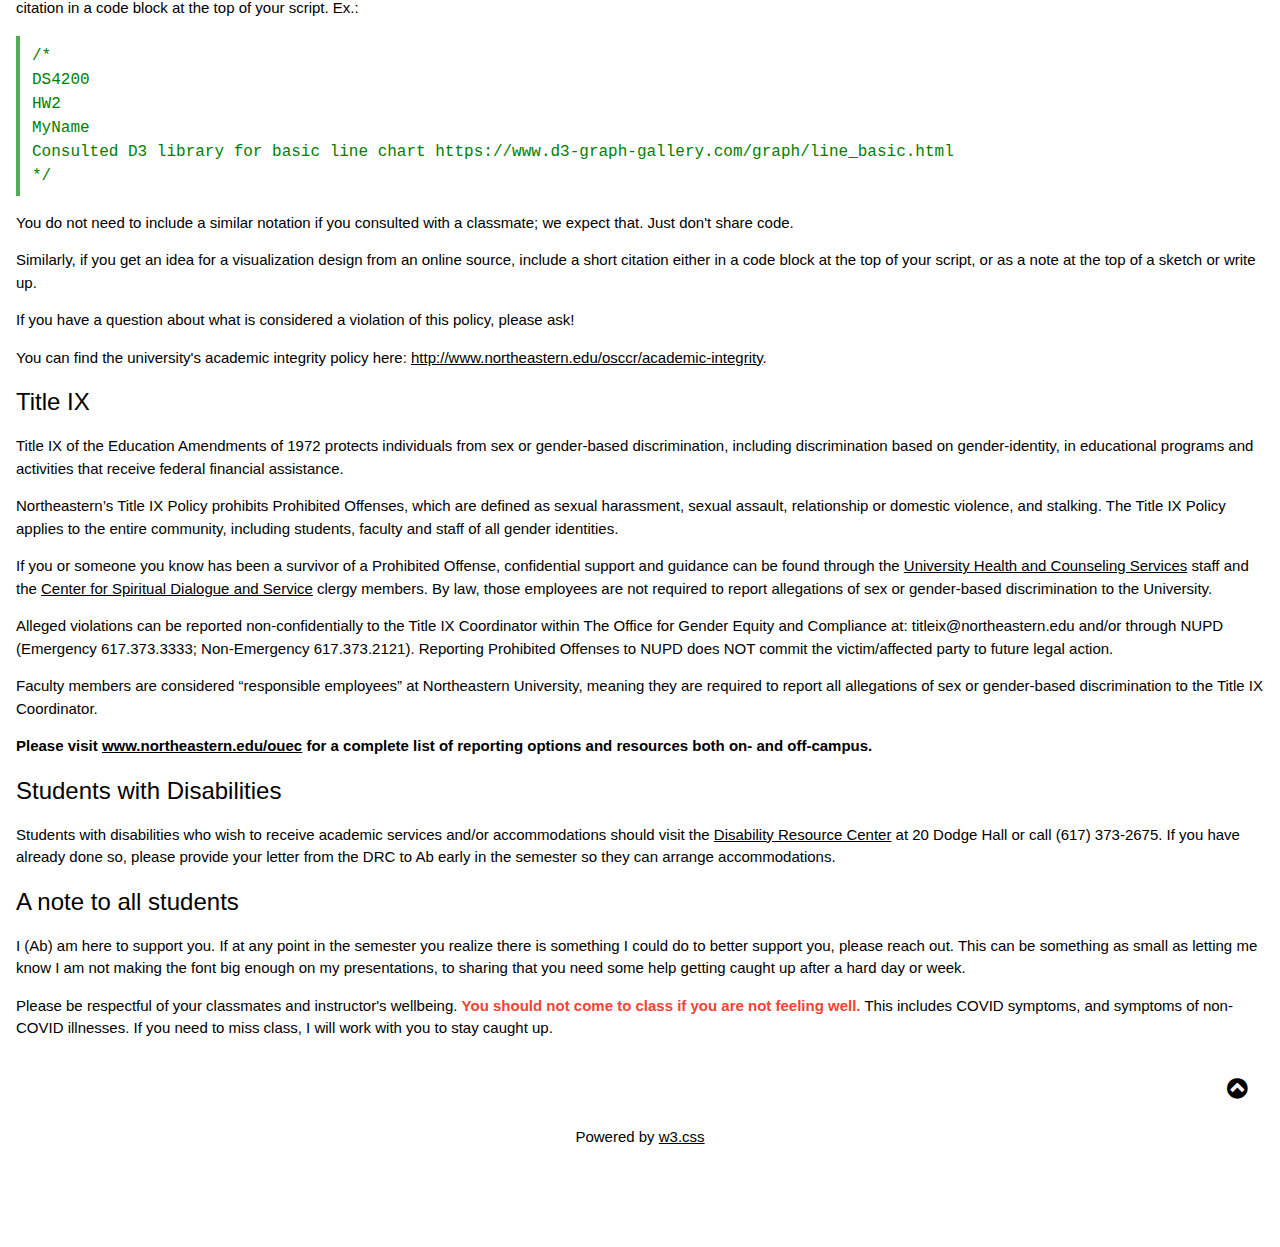
==== commit b70419d1: "class" ====
--- a/index.html
+++ b/index.html
@@ -34,7 +34,7 @@
       <a href="slides/11-filtering-aggregation-focus-context.pdf" target="_blank" class="w3-bar-item w3-button">11: Filtering & Aggregation, Focus+Context</a>
       <a href="slides/12-vis-comm.pdf" target="_blank" class="w3-bar-item w3-button">12: Visualization for Communication</a>
       <a href="slides/13-validation-evaluation.pdf" target="_blank" class="w3-bar-item w3-button">13: Validation and Evaluation</a>
-      <!-- <a href="slides/14-evaluation-analysis.pdf" target="_blank" class="w3-bar-item w3-button">14: Validation and Evaluation Pt. 2</a> -->
+      <a href="slides/14-evaluation-analysis.pdf" target="_blank" class="w3-bar-item w3-button">14: Validation and Evaluation Pt. 2</a>
     </div>
   </div>
   <div class="w3-dropdown-hover w3-hide-small">
@@ -78,6 +78,7 @@
       <a href="assignments/inclass/ic-11.pdf" target="_blank" class="w3-bar-item w3-button">ic-11</a>
       <a href="assignments/inclass/ic-12.pdf" target="_blank" class="w3-bar-item w3-button">ic-12</a>
       <a href="assignments/inclass/ic-13.pdf" target="_blank" class="w3-bar-item w3-button">ic-13</a>
+      <a href="assignments/inclass/ic-14.pdf" target="_blank" class="w3-bar-item w3-button">ic-14</a>
     </div>
   </div>
   <div class="w3-dropdown-hover w3-hide-small">
@@ -537,8 +538,11 @@
   <tr>
     <td>M</td><td>03/27/23</td>
     <td>
-      <!-- <a href="slides/13-evaluation-analysis.pdf" target="_blank">13-Validation and Evaluation cont.</a> -->
-      13-Validation and Evaluation cont.
+      <a href="slides/14-evaluation-analysis.pdf" target="_blank">14-Validation and Evaluation cont.</a>
+      <!-- 14-Validation and Evaluation cont. -->
+      <br>
+      <span class="w3-text-red"><a href="assignments/inclass/ic-14.pdf" target="_blank">ic-14 Evaluation</a></span>
+      <!-- <span class="w3-text-red">ic-14 Evaluation</span> -->
     </td>
     <td>
     </td>
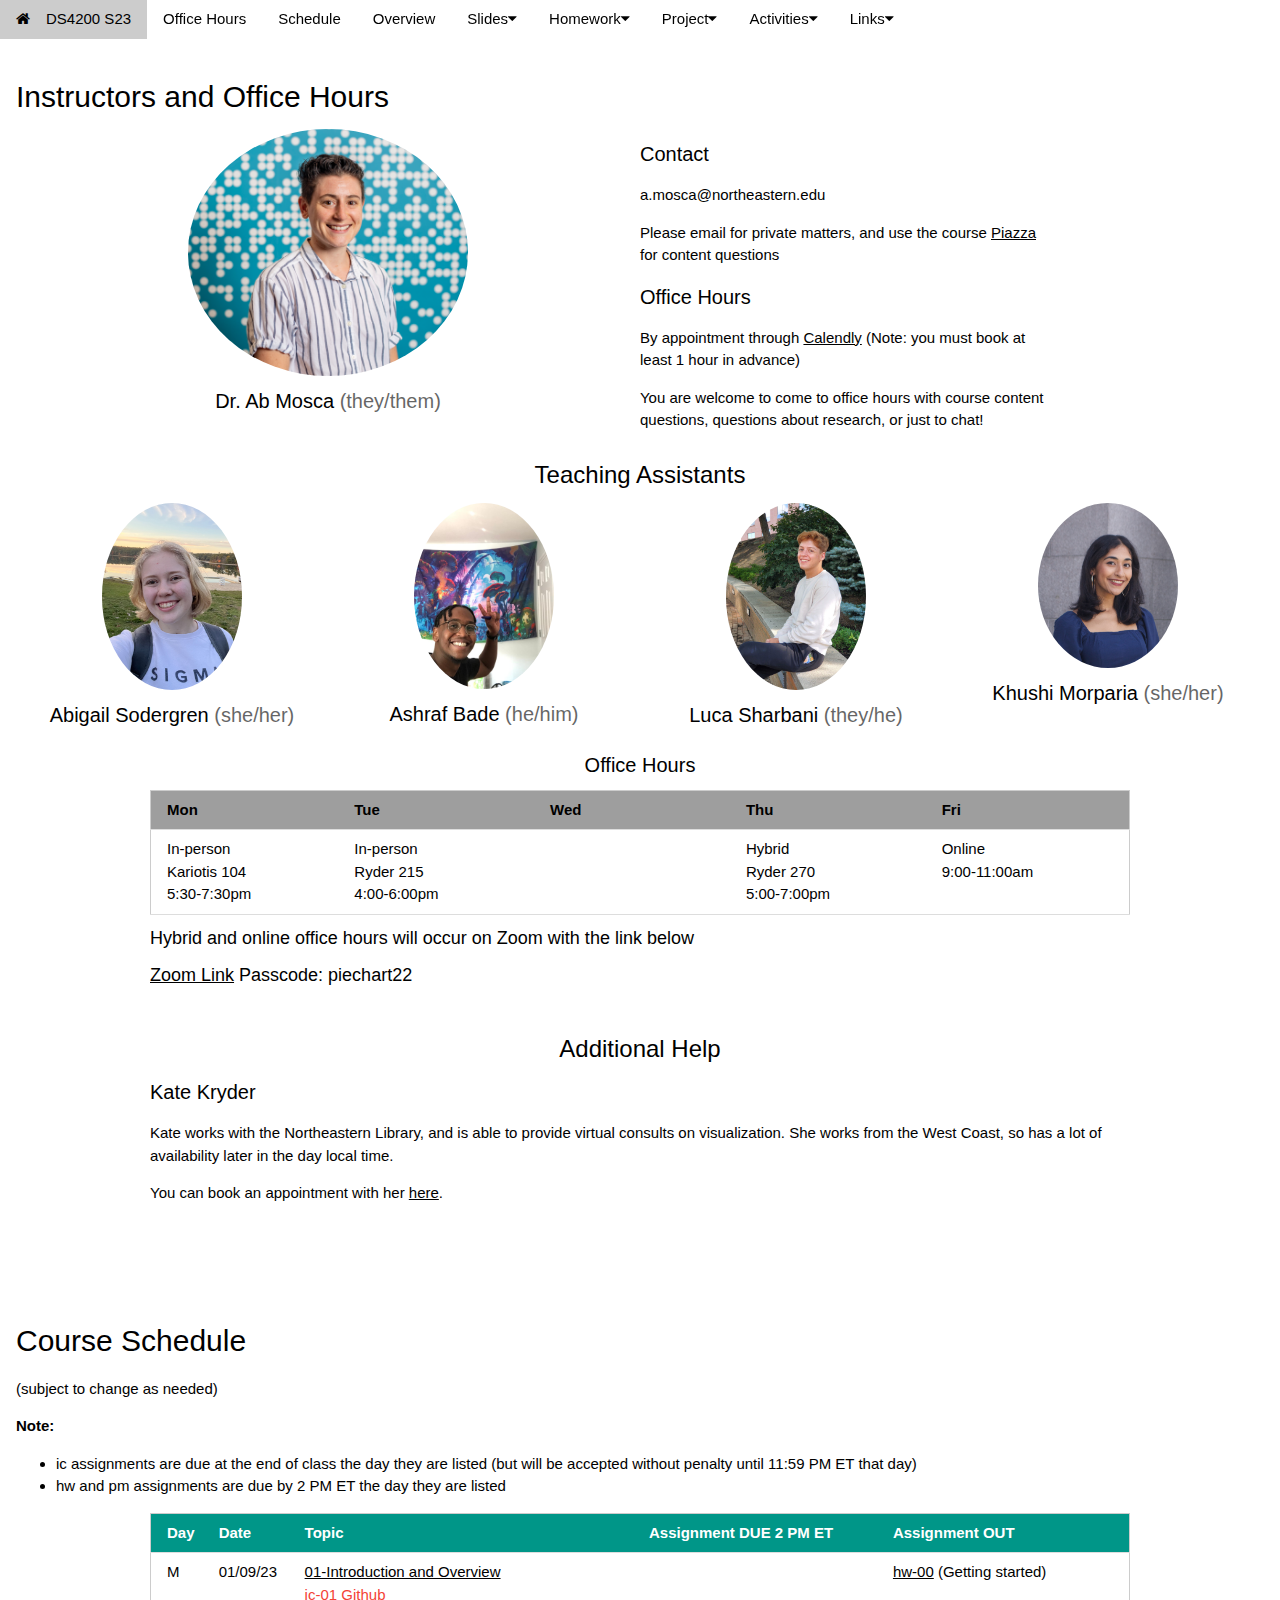
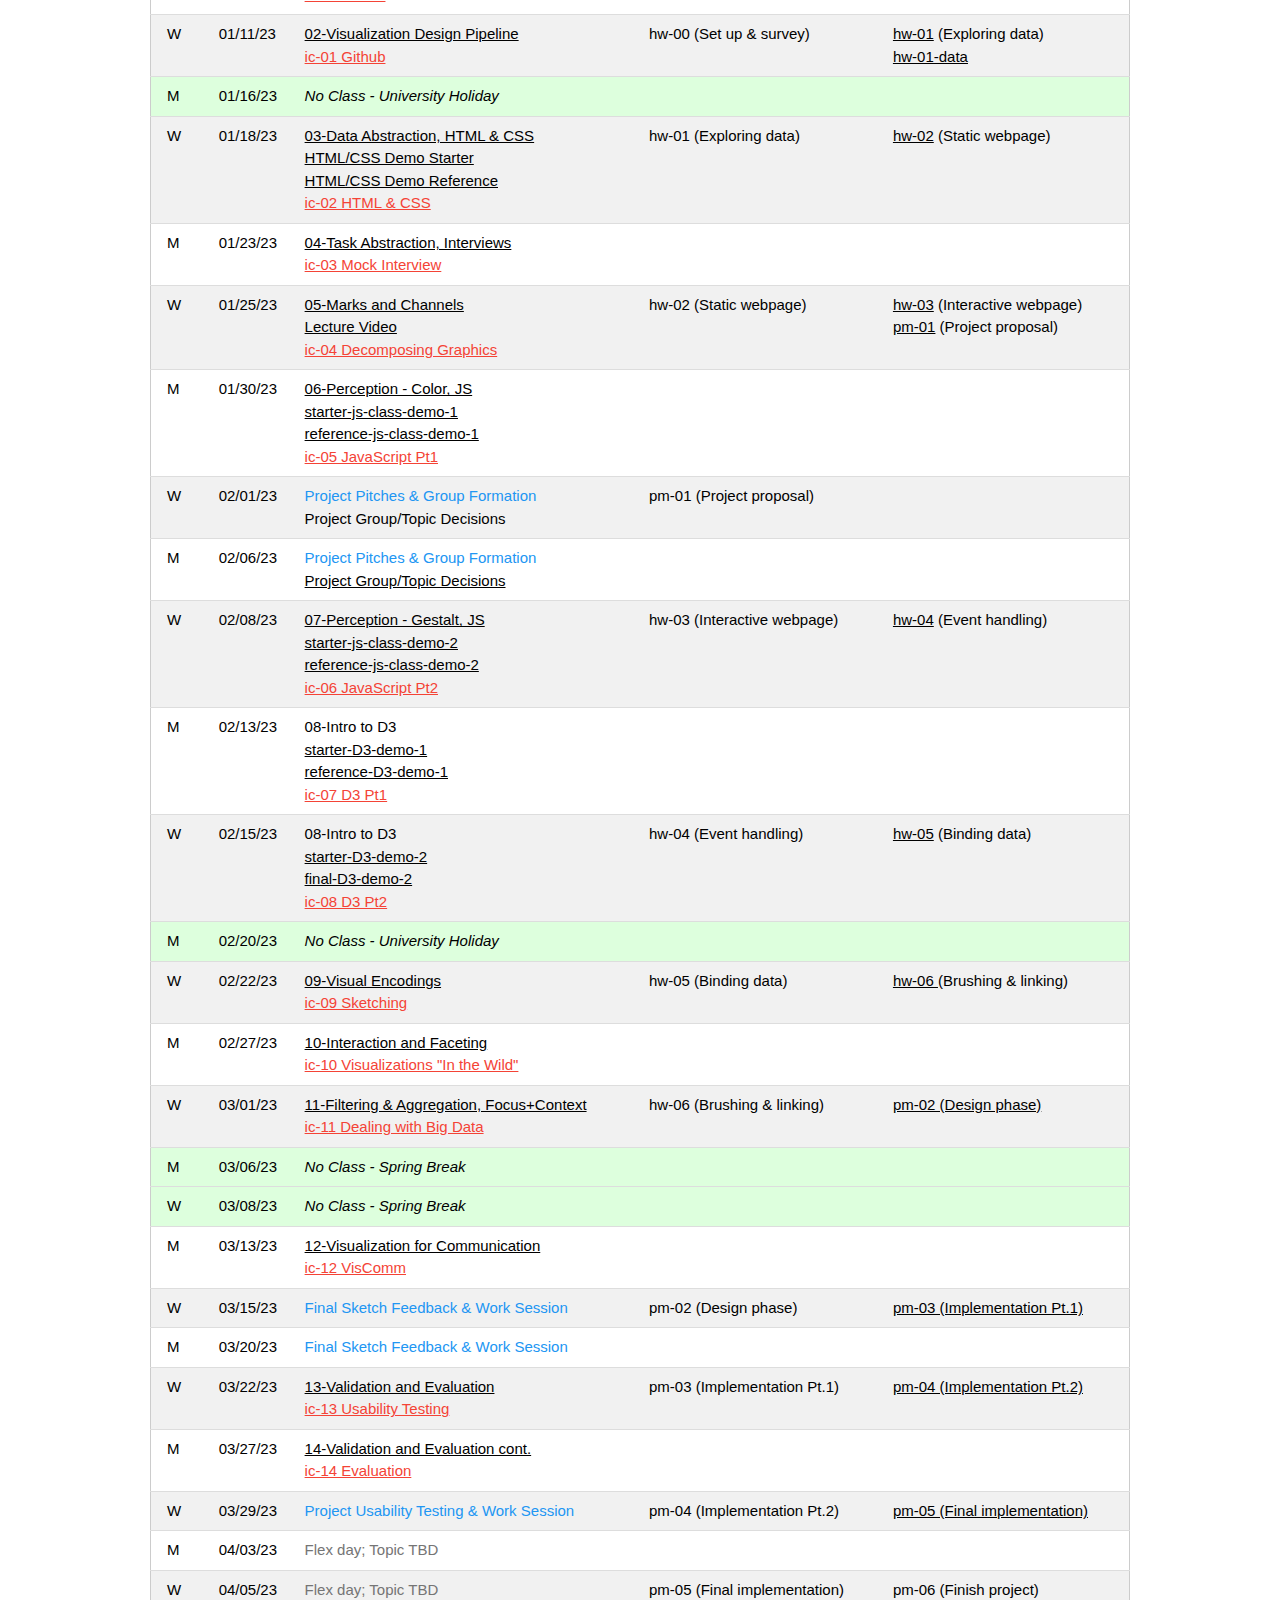
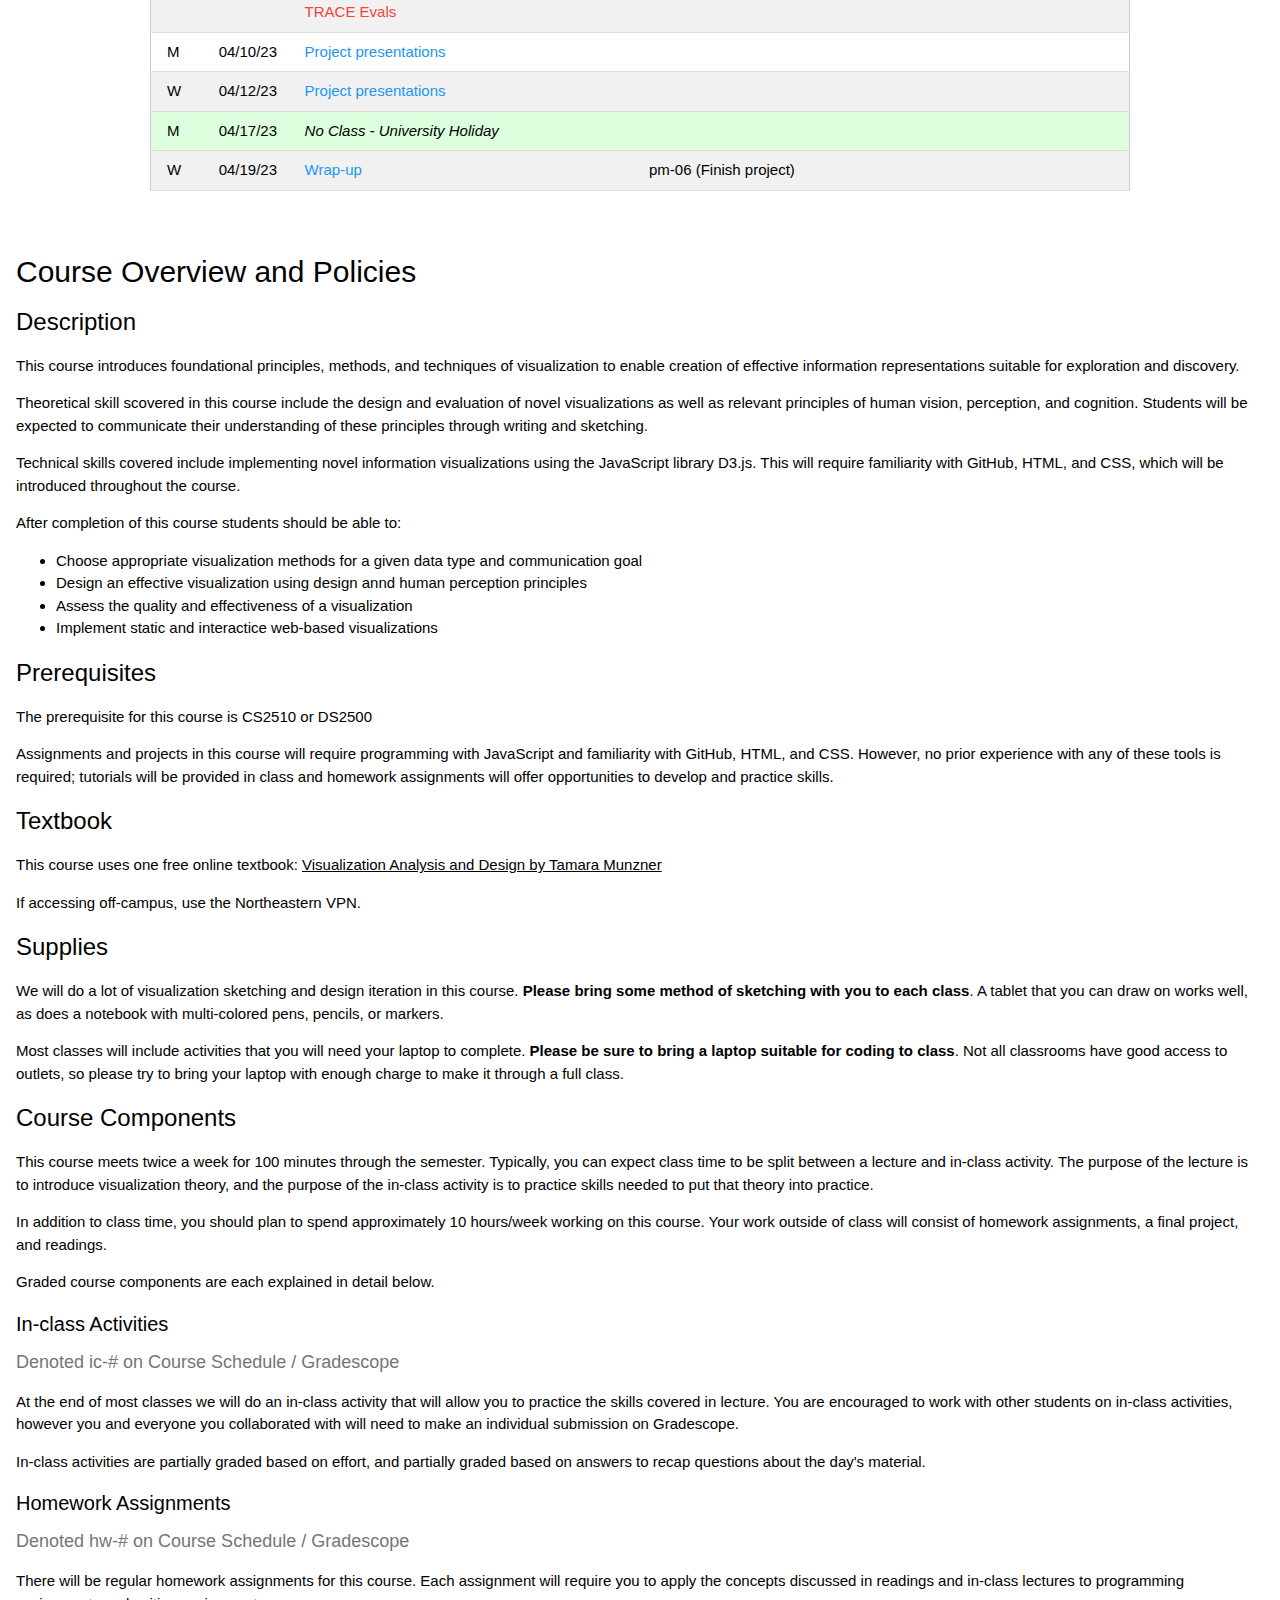
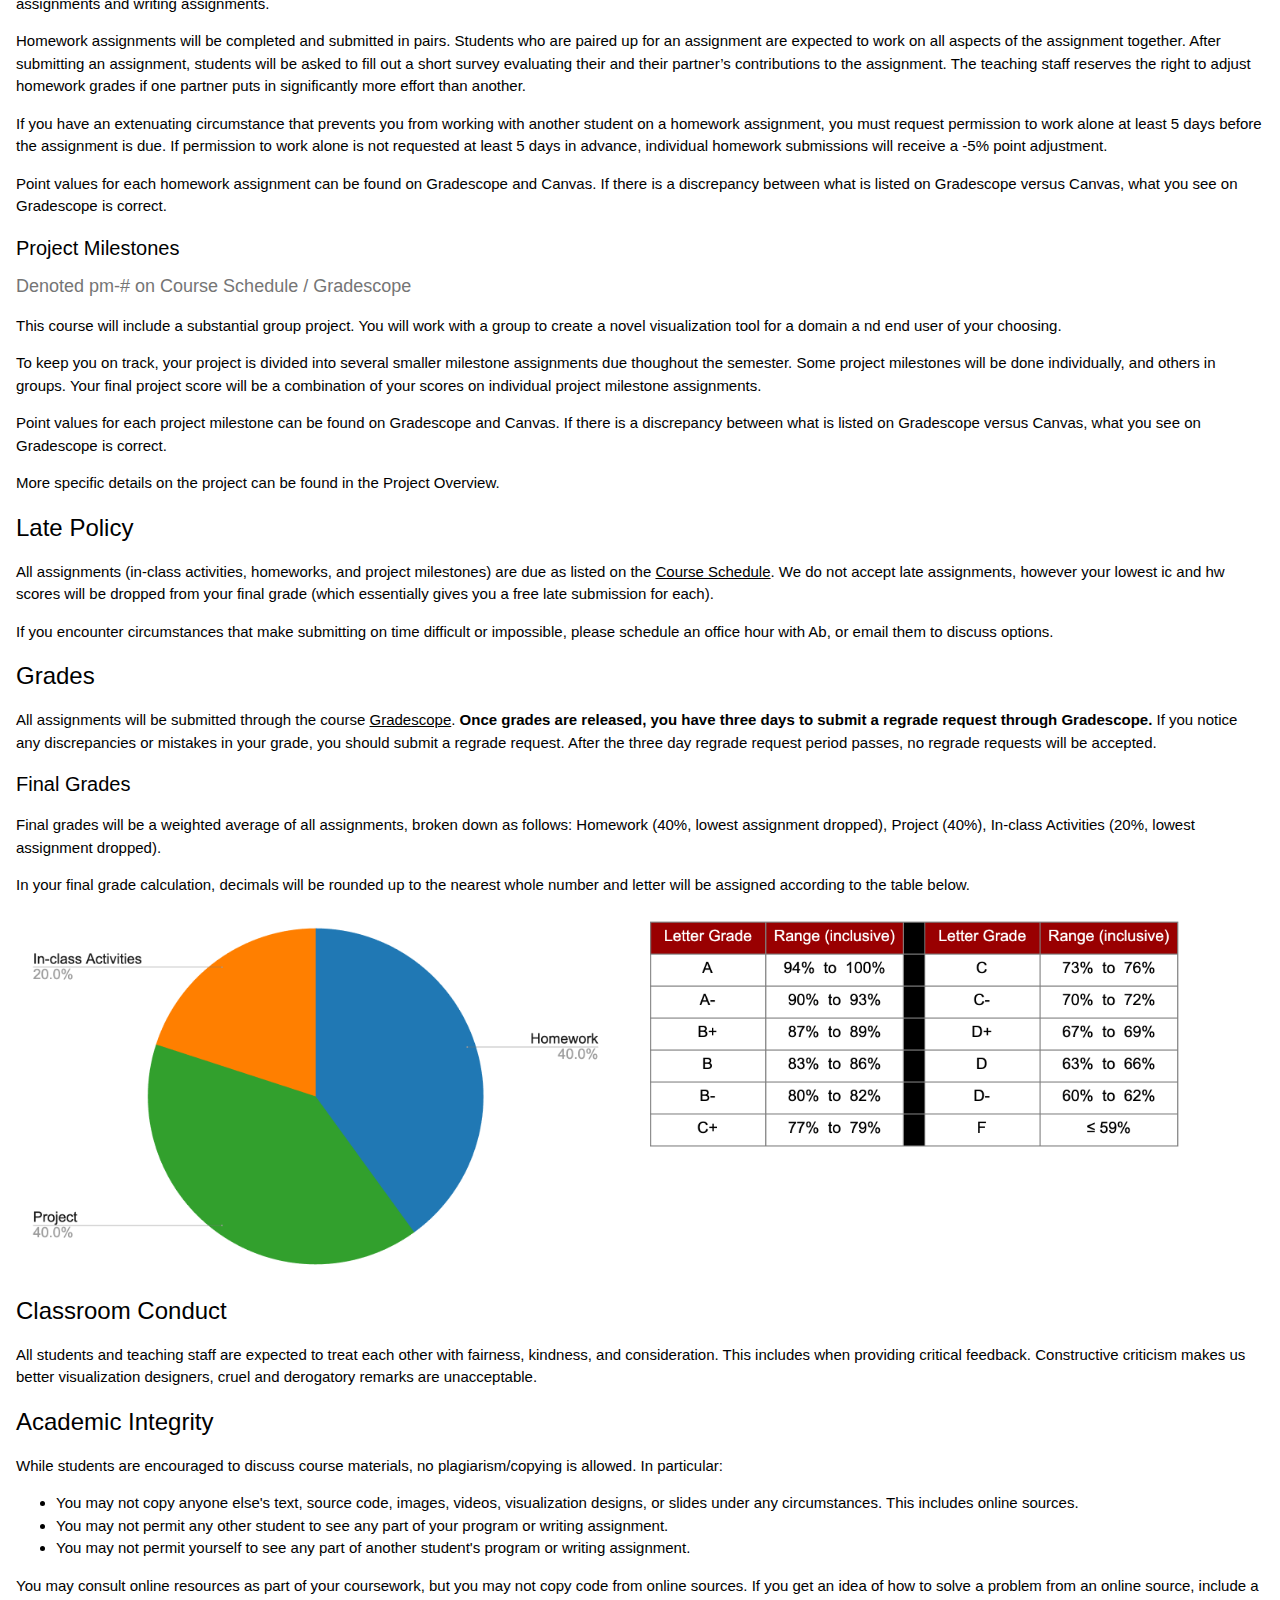
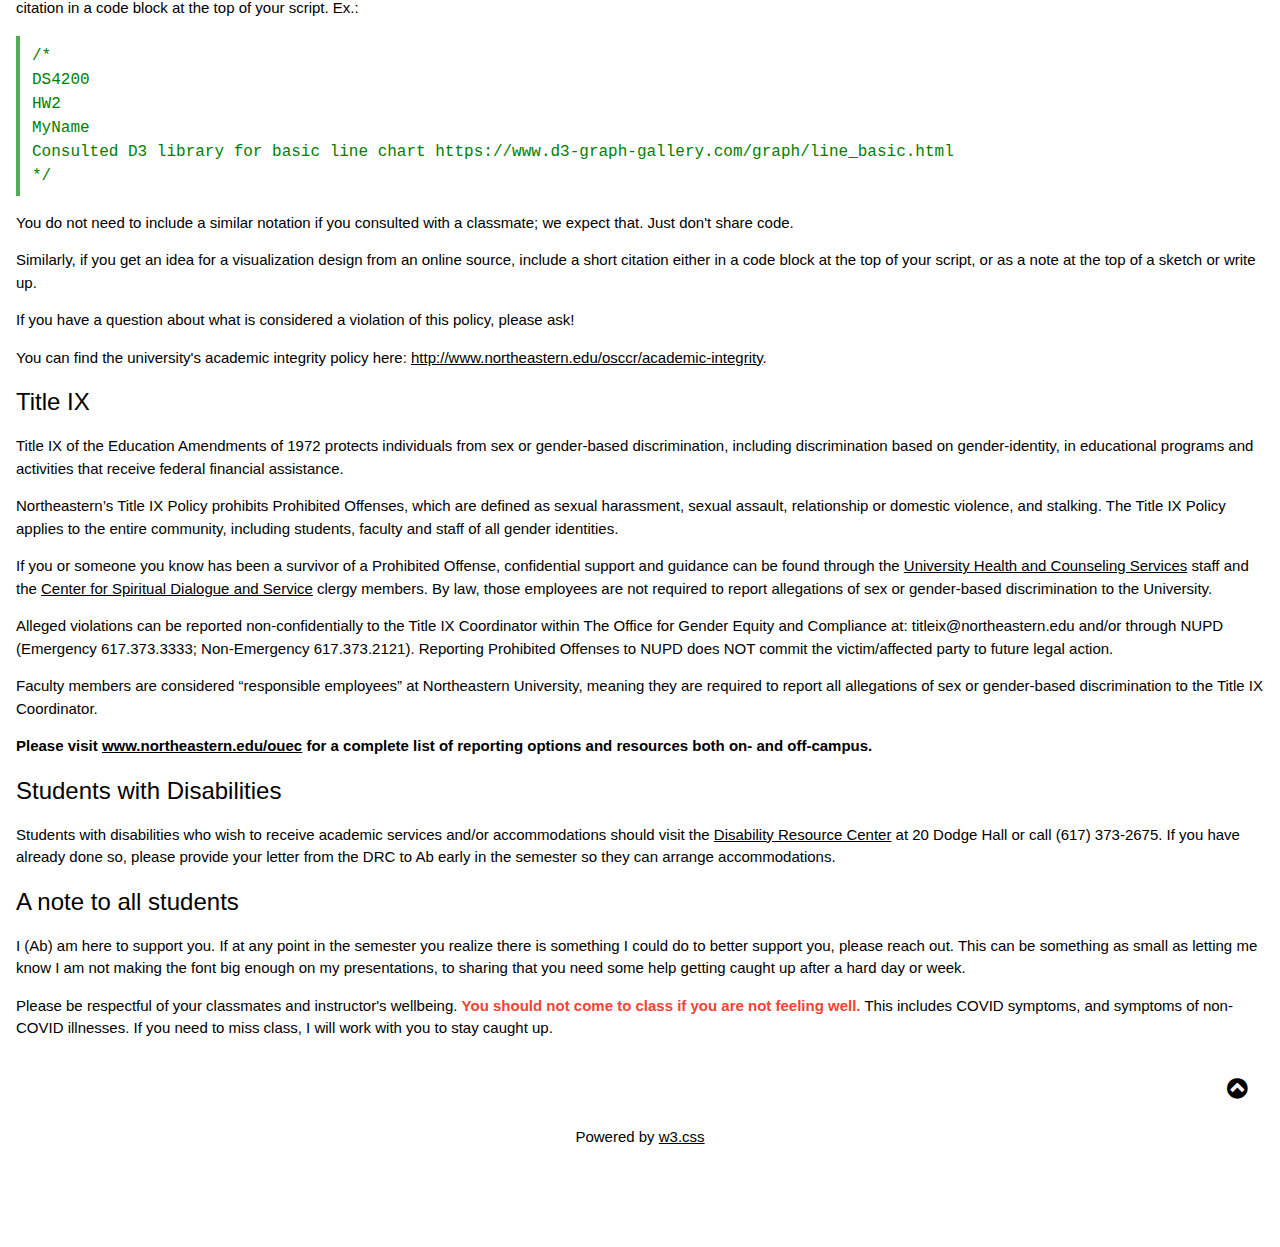
==== commit ed87b459: "class" ====
--- a/index.html
+++ b/index.html
@@ -58,8 +58,8 @@
       <a href="assignments/project/pm-02.pdf" target="_blank" class="w3-bar-item w3-button">pm-02</a>
       <a href="assignments/project/pm-03.pdf" target="_blank" class="w3-bar-item w3-button">pm-03</a>
       <a href="assignments/project/pm-04.pdf" target="_blank" class="w3-bar-item w3-button">pm-04</a>
-      <!-- <a href="assignments/project/pm-05.pdf" target="_blank" class="w3-bar-item w3-button">pm-05</a>
-      <a href="assignments/project/pm-06.pdf" target="_blank" class="w3-bar-item w3-button">pm-06</a> -->
+      <a href="assignments/project/pm-05.pdf" target="_blank" class="w3-bar-item w3-button">pm-05</a>
+      <!-- <a href="assignments/project/pm-06.pdf" target="_blank" class="w3-bar-item w3-button">pm-06</a> -->
     </div>
   </div>
   <div class="w3-dropdown-hover w3-hide-small">
@@ -558,8 +558,8 @@
       pm-04 (Implementation Pt.2)
     </td>
     <td>
-      pm-05 (Final implementation)
-      <!-- <a href="assignments/project/pm-05.pdf" target="_blank">pm-05 (Final implementation)</a> -->
+      <!-- pm-05 (Final implementation) -->
+      <a href="assignments/project/pm-05.pdf" target="_blank">pm-05 (Final implementation)</a>
     </td>
   </tr>
   <tr>
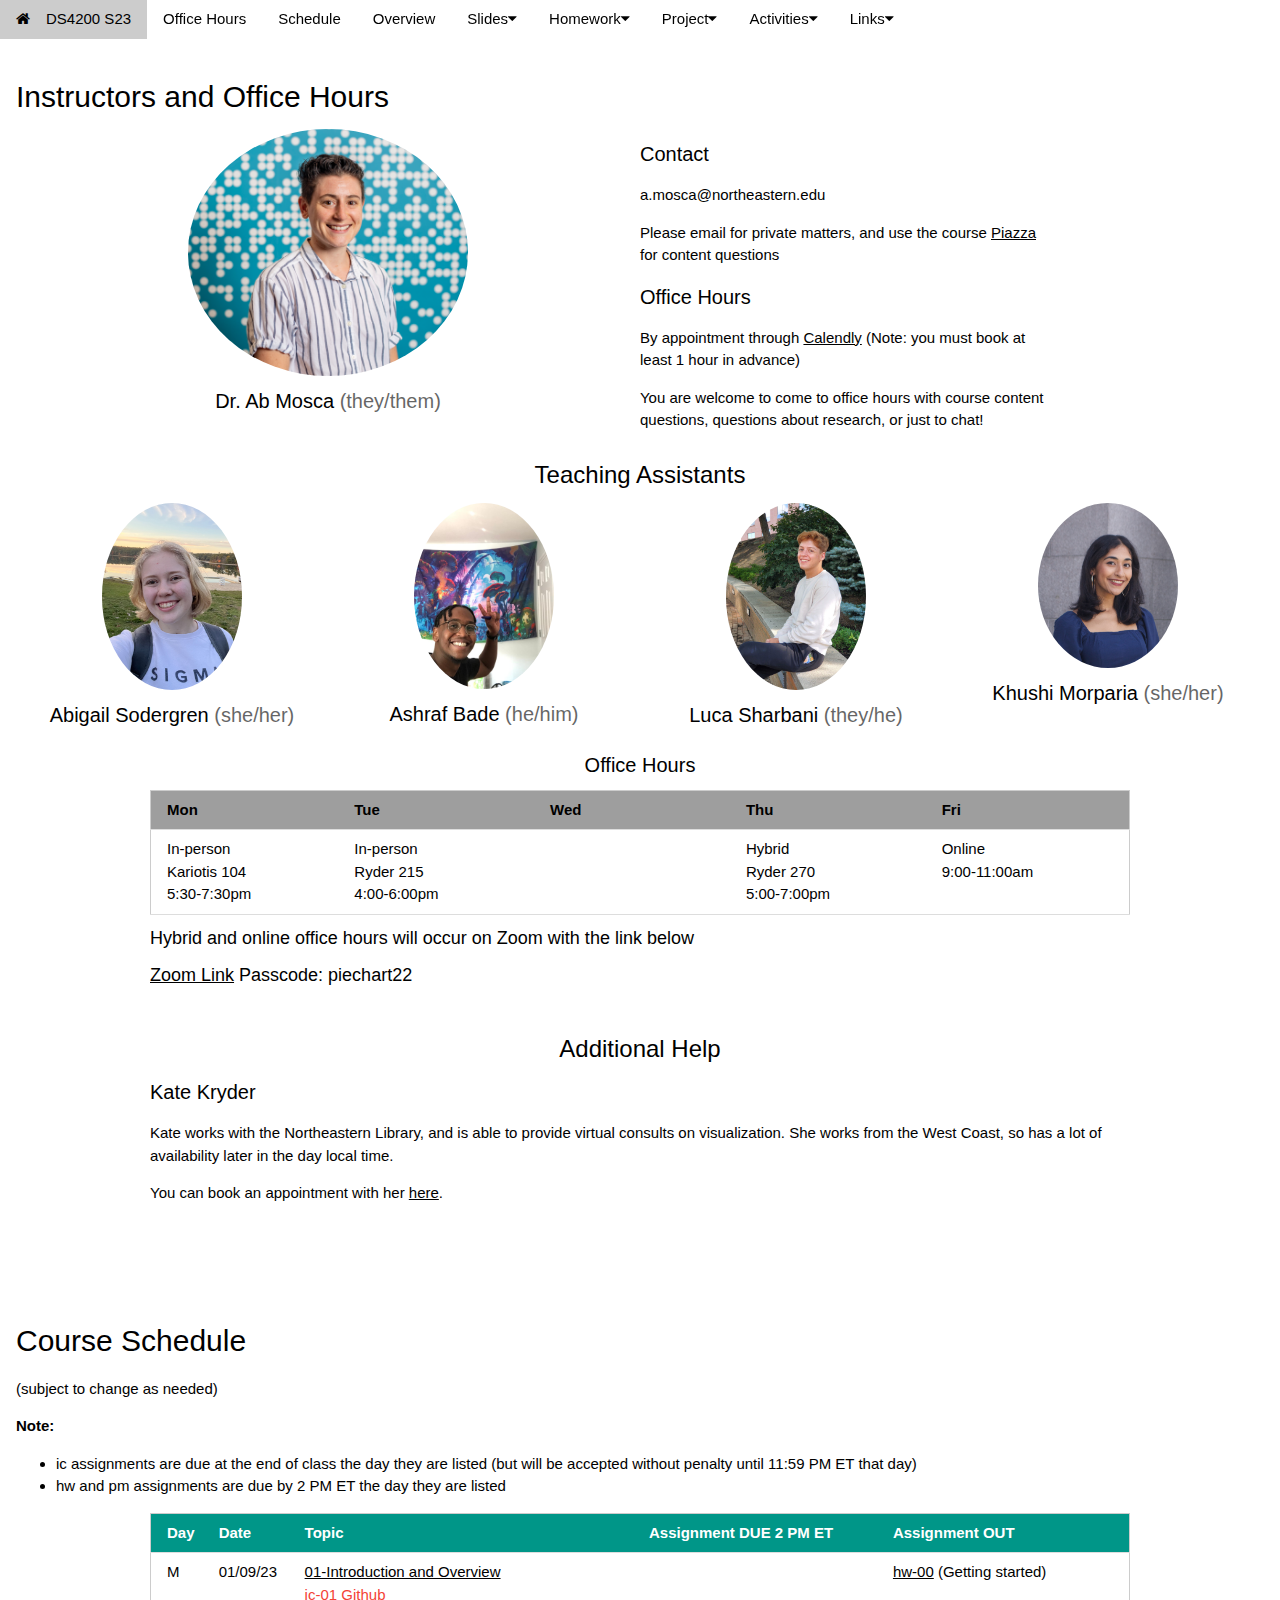
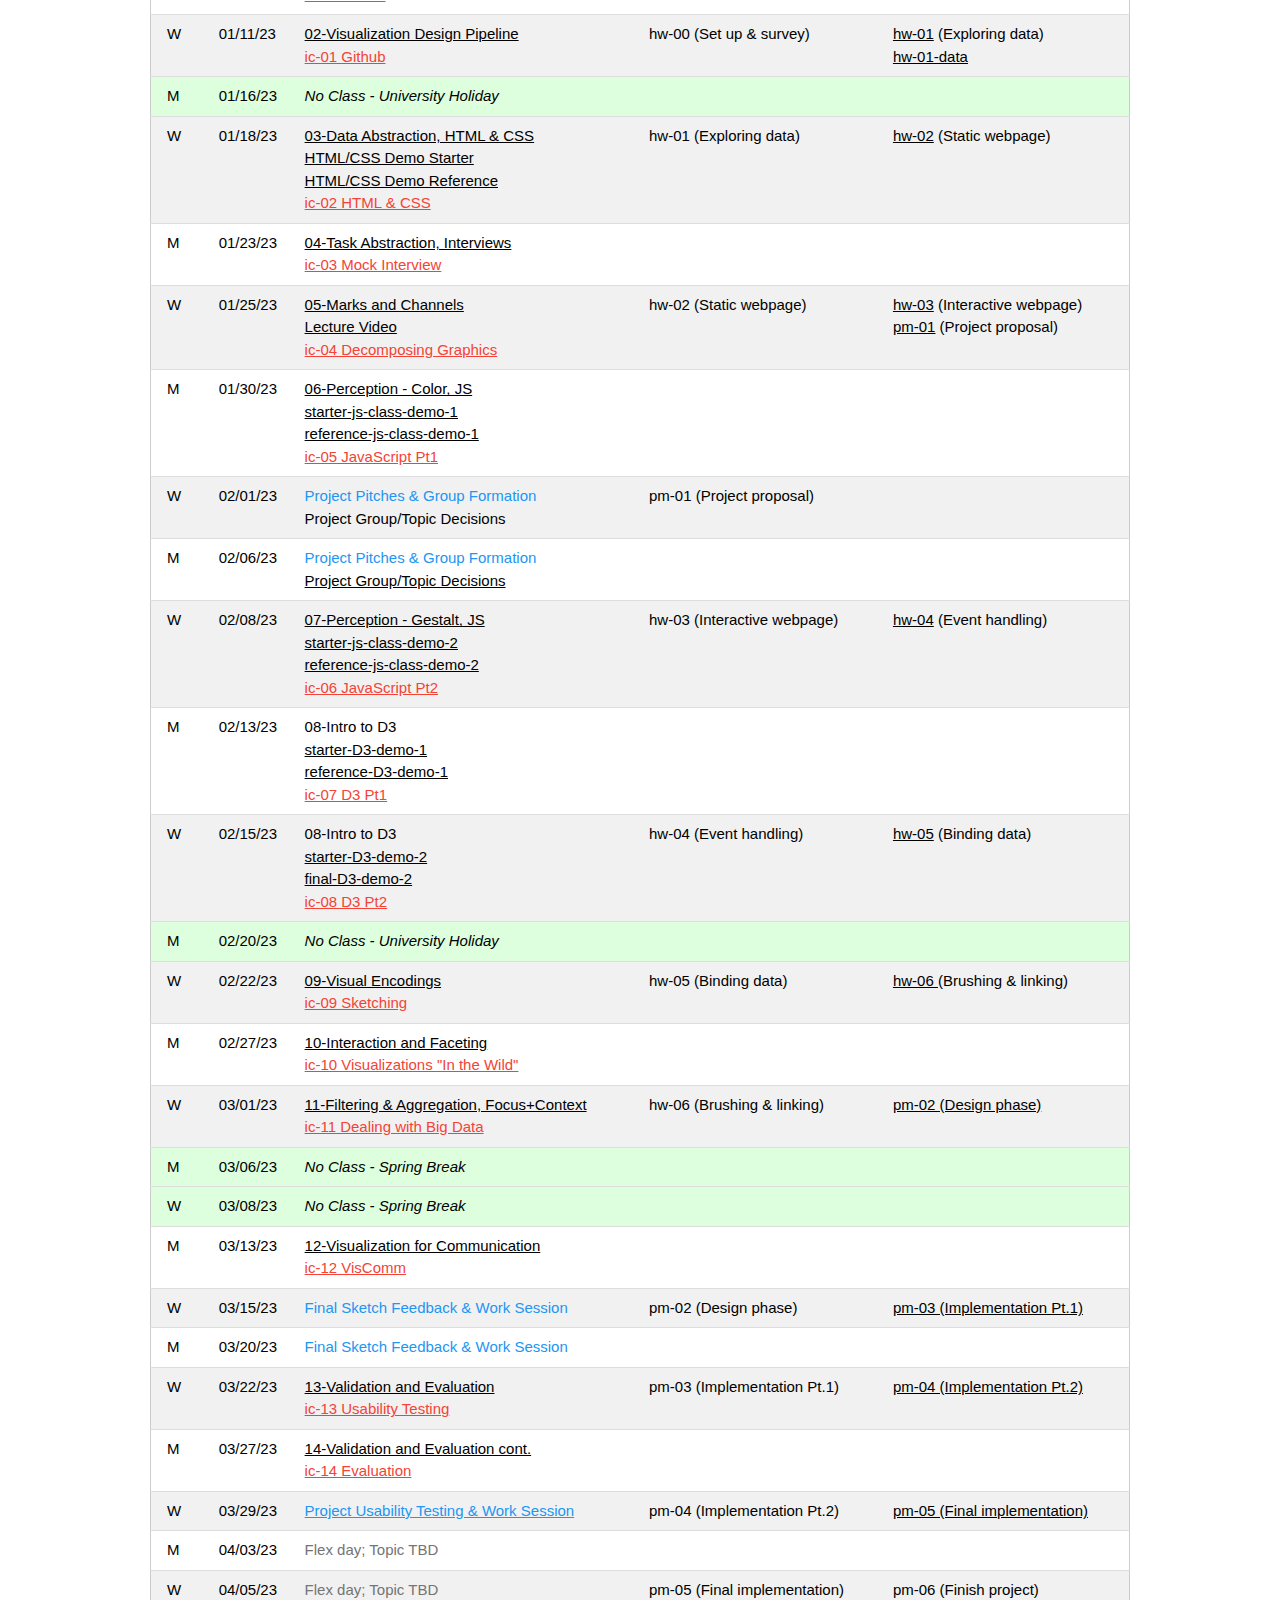
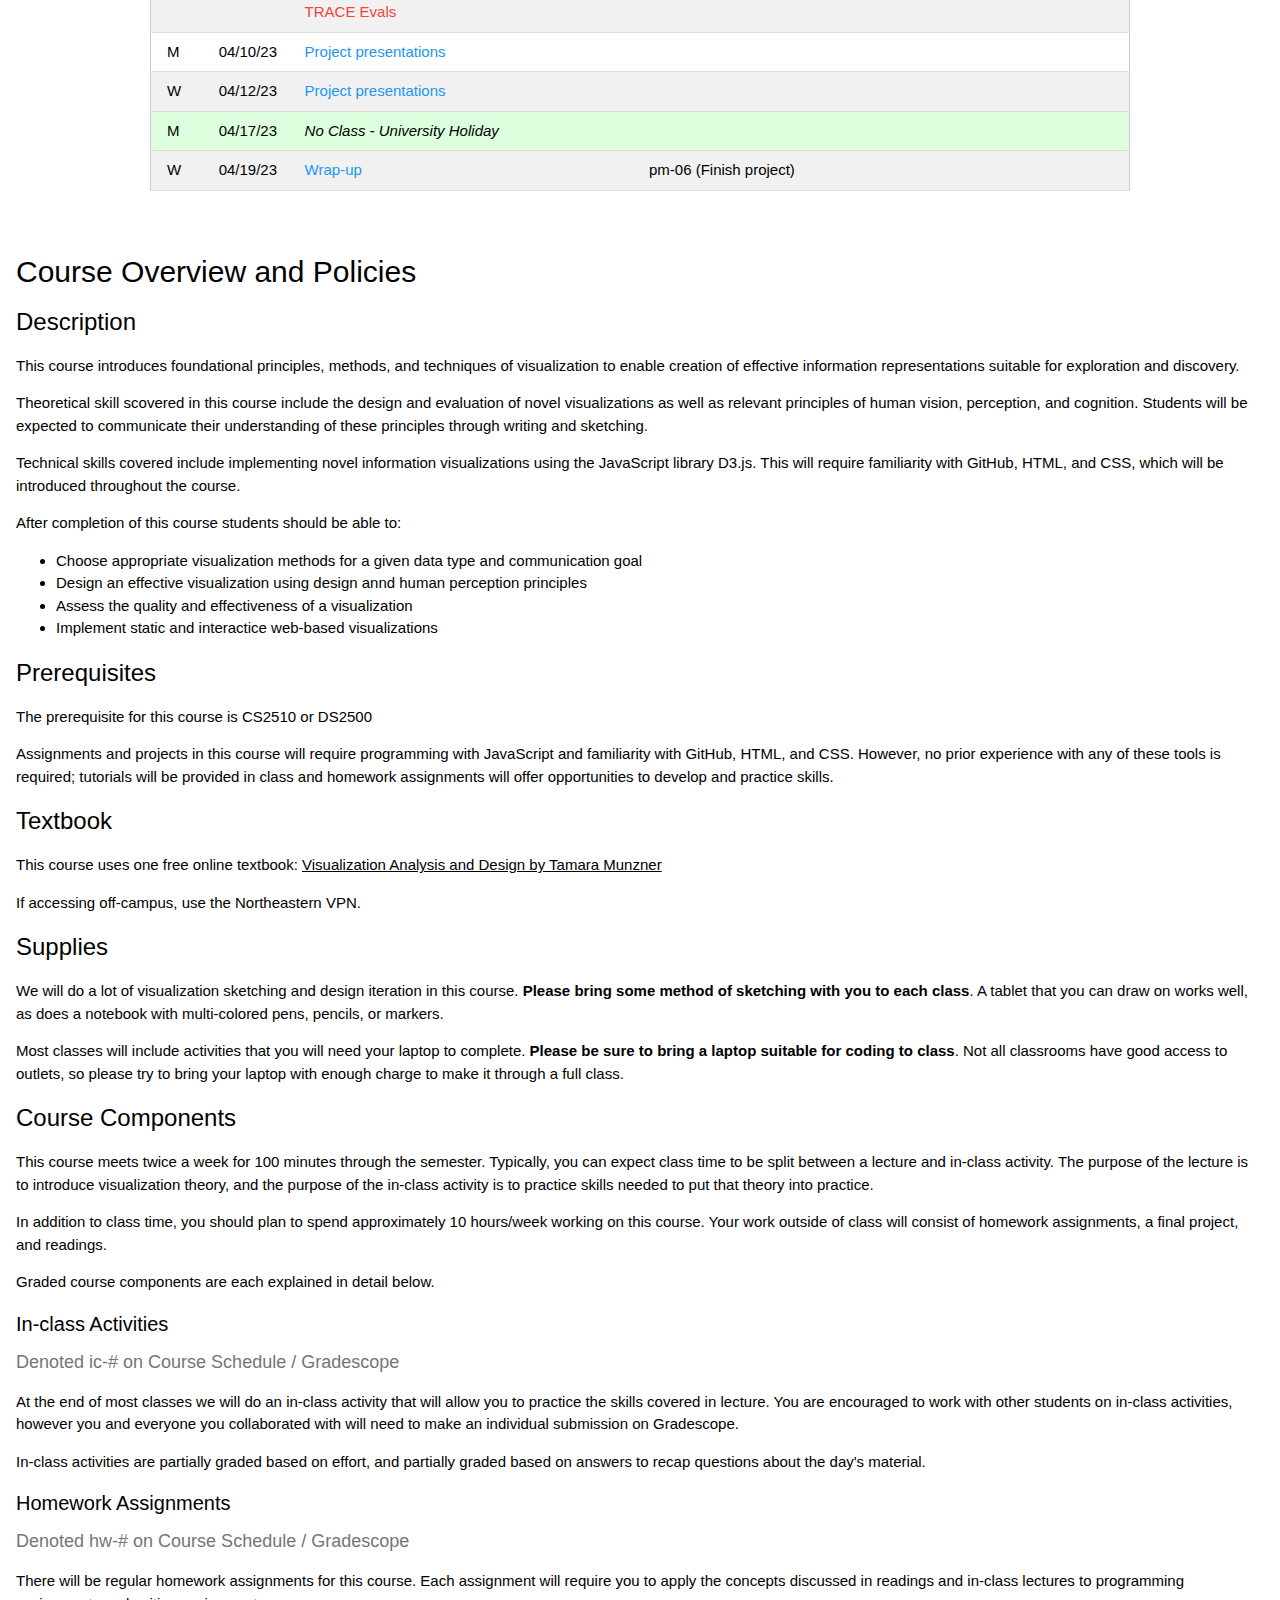
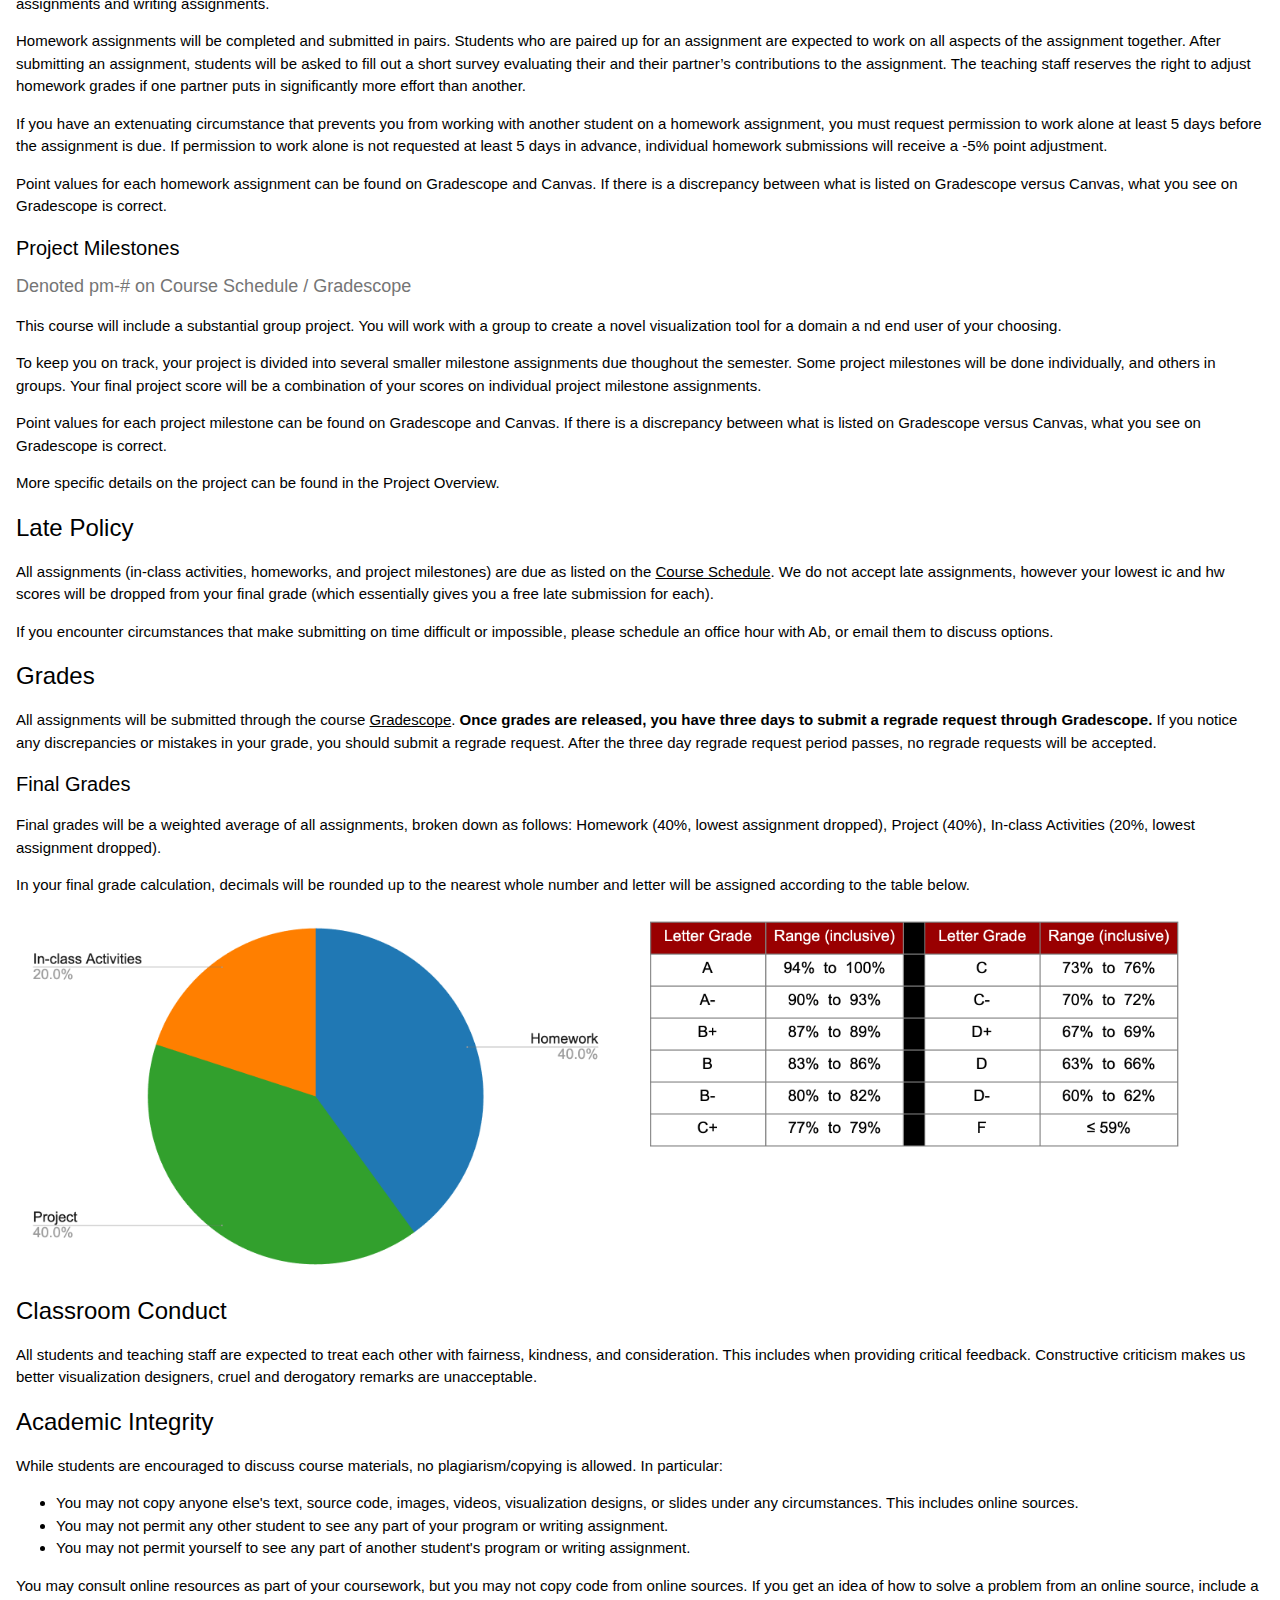
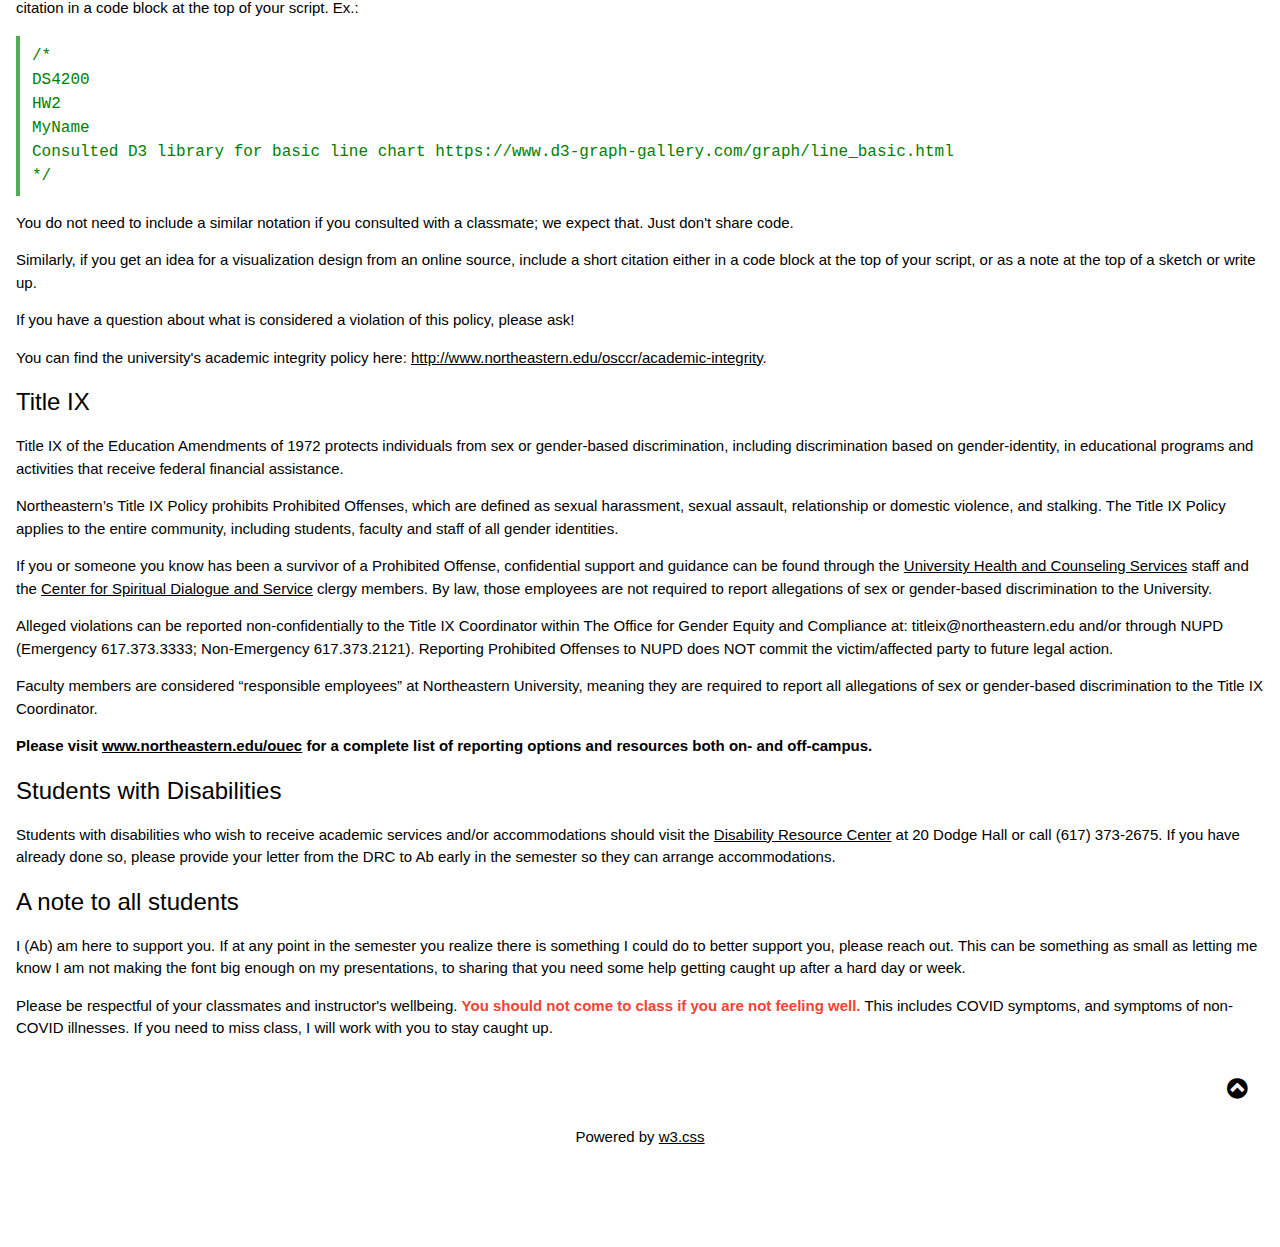
==== commit 30f2529c: "instructions" ====
--- a/index.html
+++ b/index.html
@@ -59,6 +59,7 @@
       <a href="assignments/project/pm-03.pdf" target="_blank" class="w3-bar-item w3-button">pm-03</a>
       <a href="assignments/project/pm-04.pdf" target="_blank" class="w3-bar-item w3-button">pm-04</a>
       <a href="assignments/project/pm-05.pdf" target="_blank" class="w3-bar-item w3-button">pm-05</a>
+      <a href="assignments/project/usability.pdf" target="_blank" class="w3-bar-item w3-button">usability</a>
       <!-- <a href="assignments/project/pm-06.pdf" target="_blank" class="w3-bar-item w3-button">pm-06</a> -->
     </div>
   </div>
@@ -552,7 +553,8 @@
   <tr>
     <td>W</td><td>03/29/23</td>
     <td>
-      <span class="w3-text-blue">Project Usability Testing & Work Session</span>
+      <!-- <span class="w3-text-blue">Project Usability Testing & Work Session</span> -->
+      <span class="w3-text-blue"><a href="assignments/project/usability.pdf" target="_blank">Project Usability Testing & Work Session</a></span>
     </td>
     <td>
       pm-04 (Implementation Pt.2)
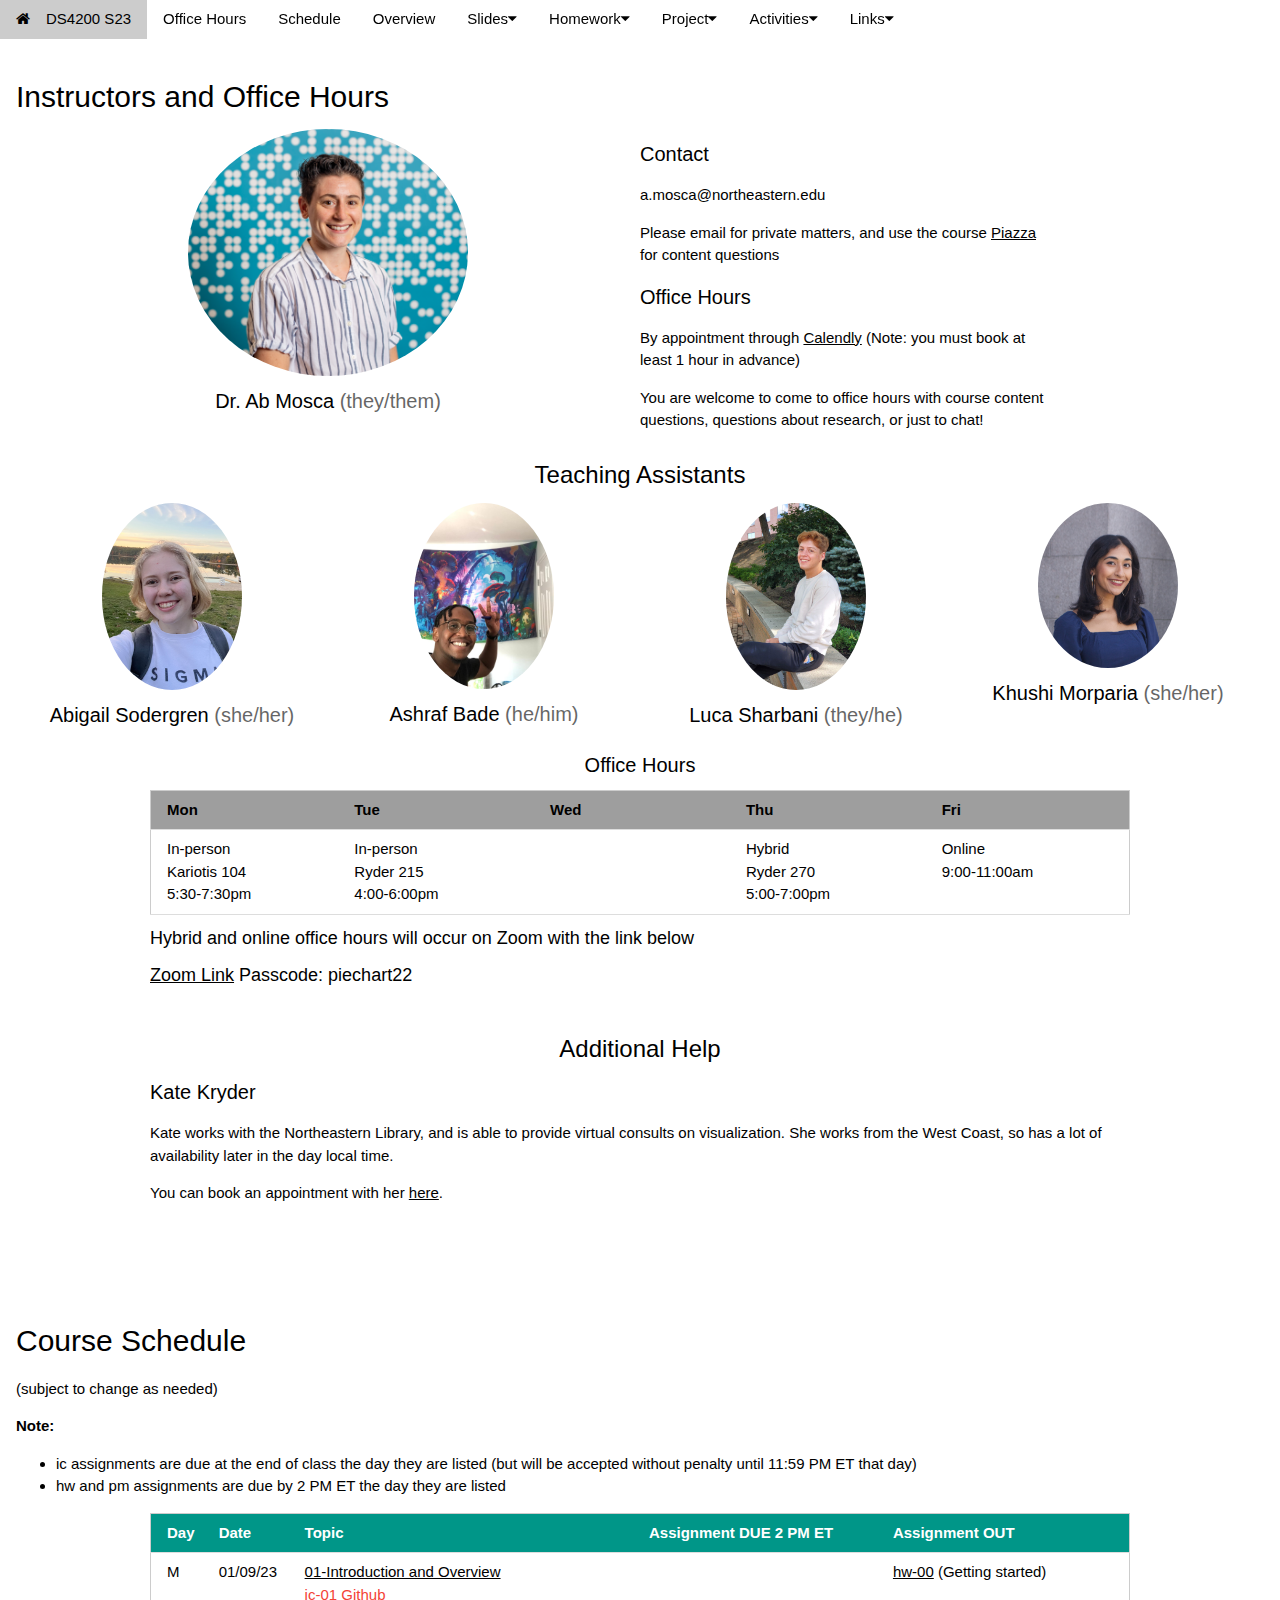
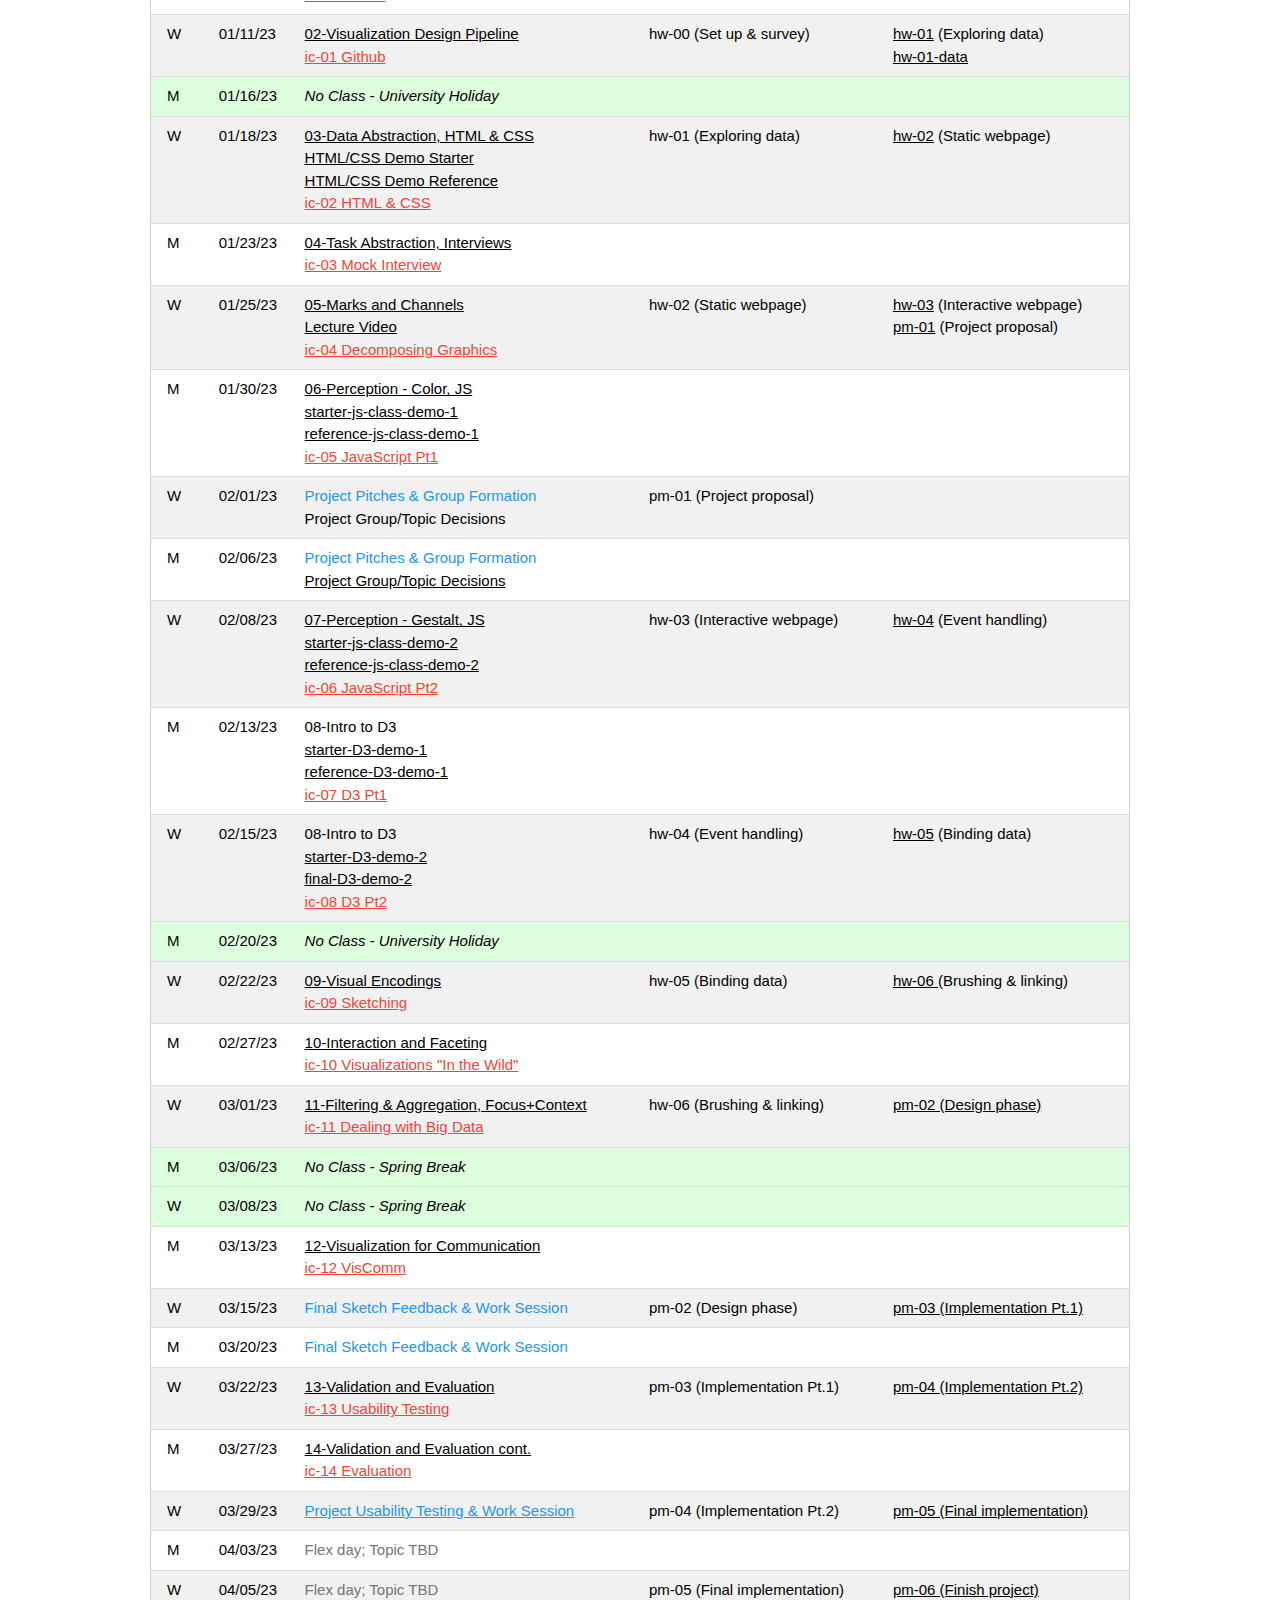
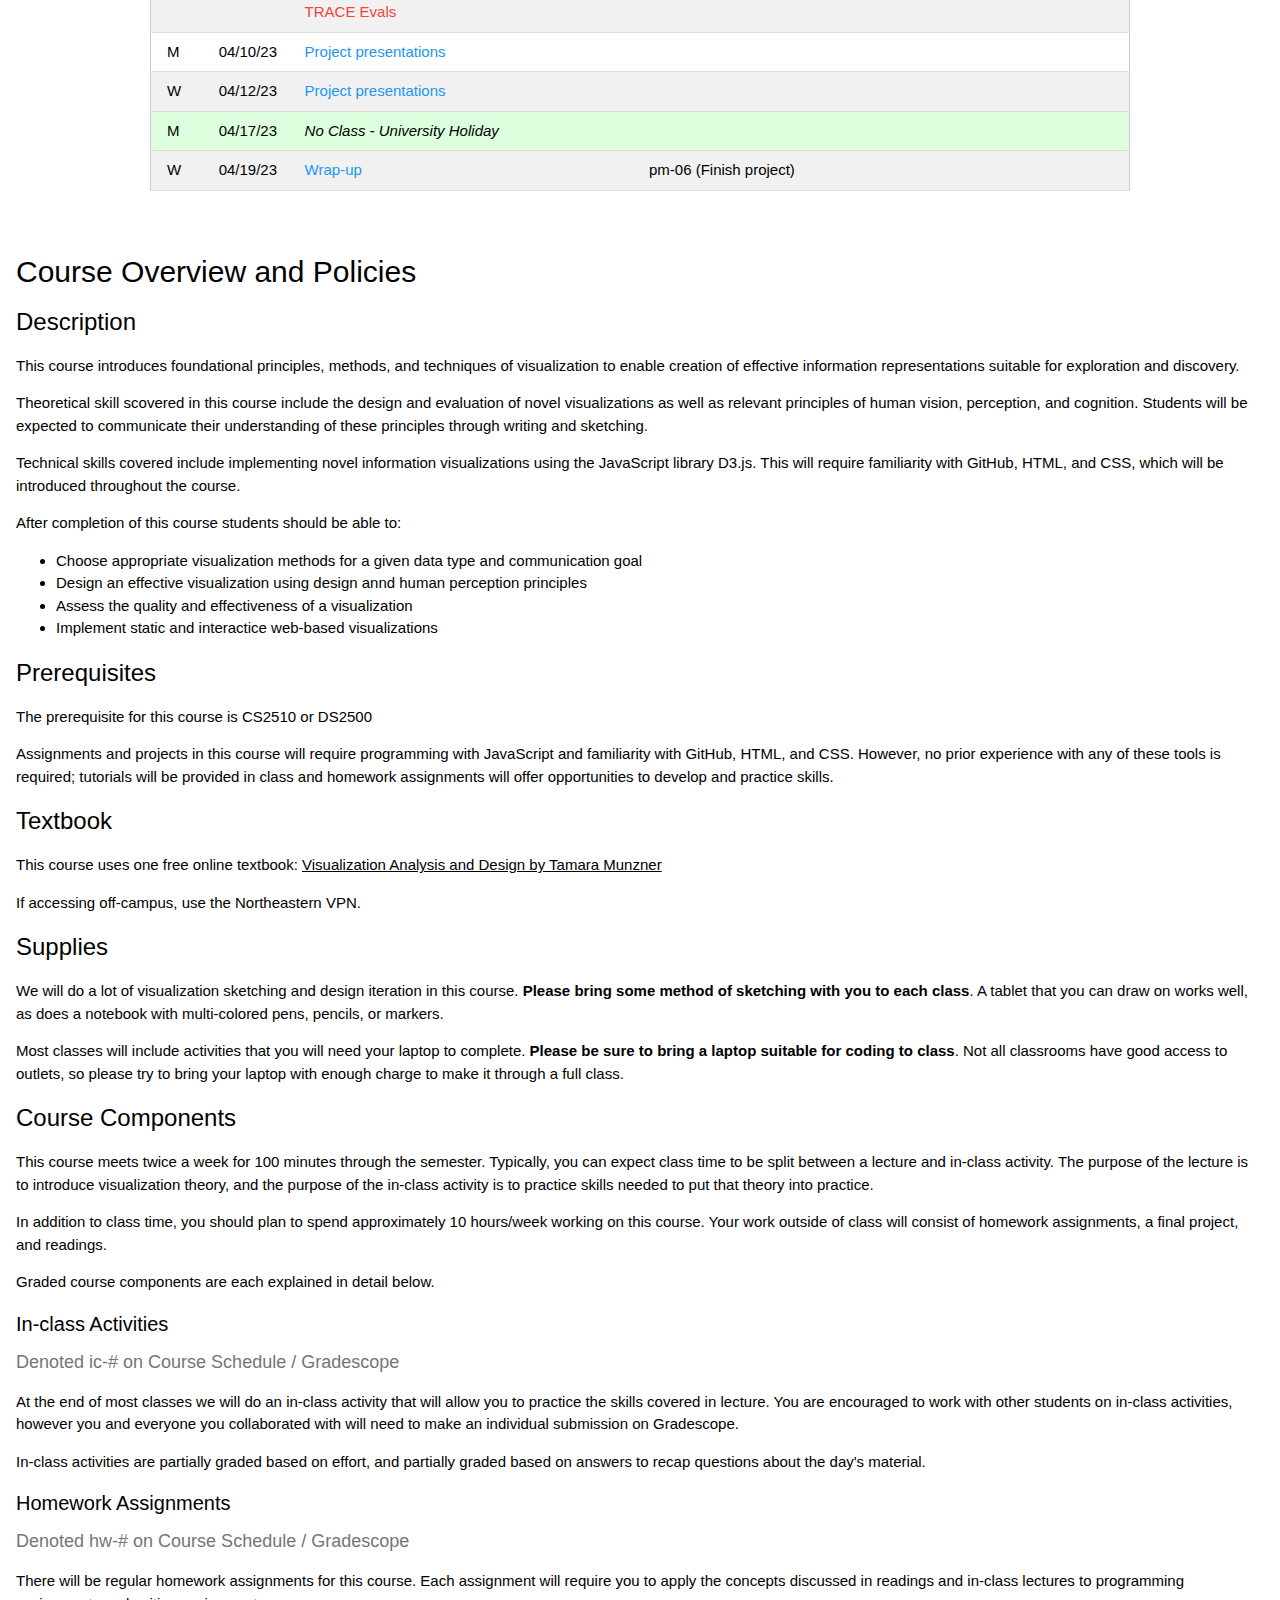
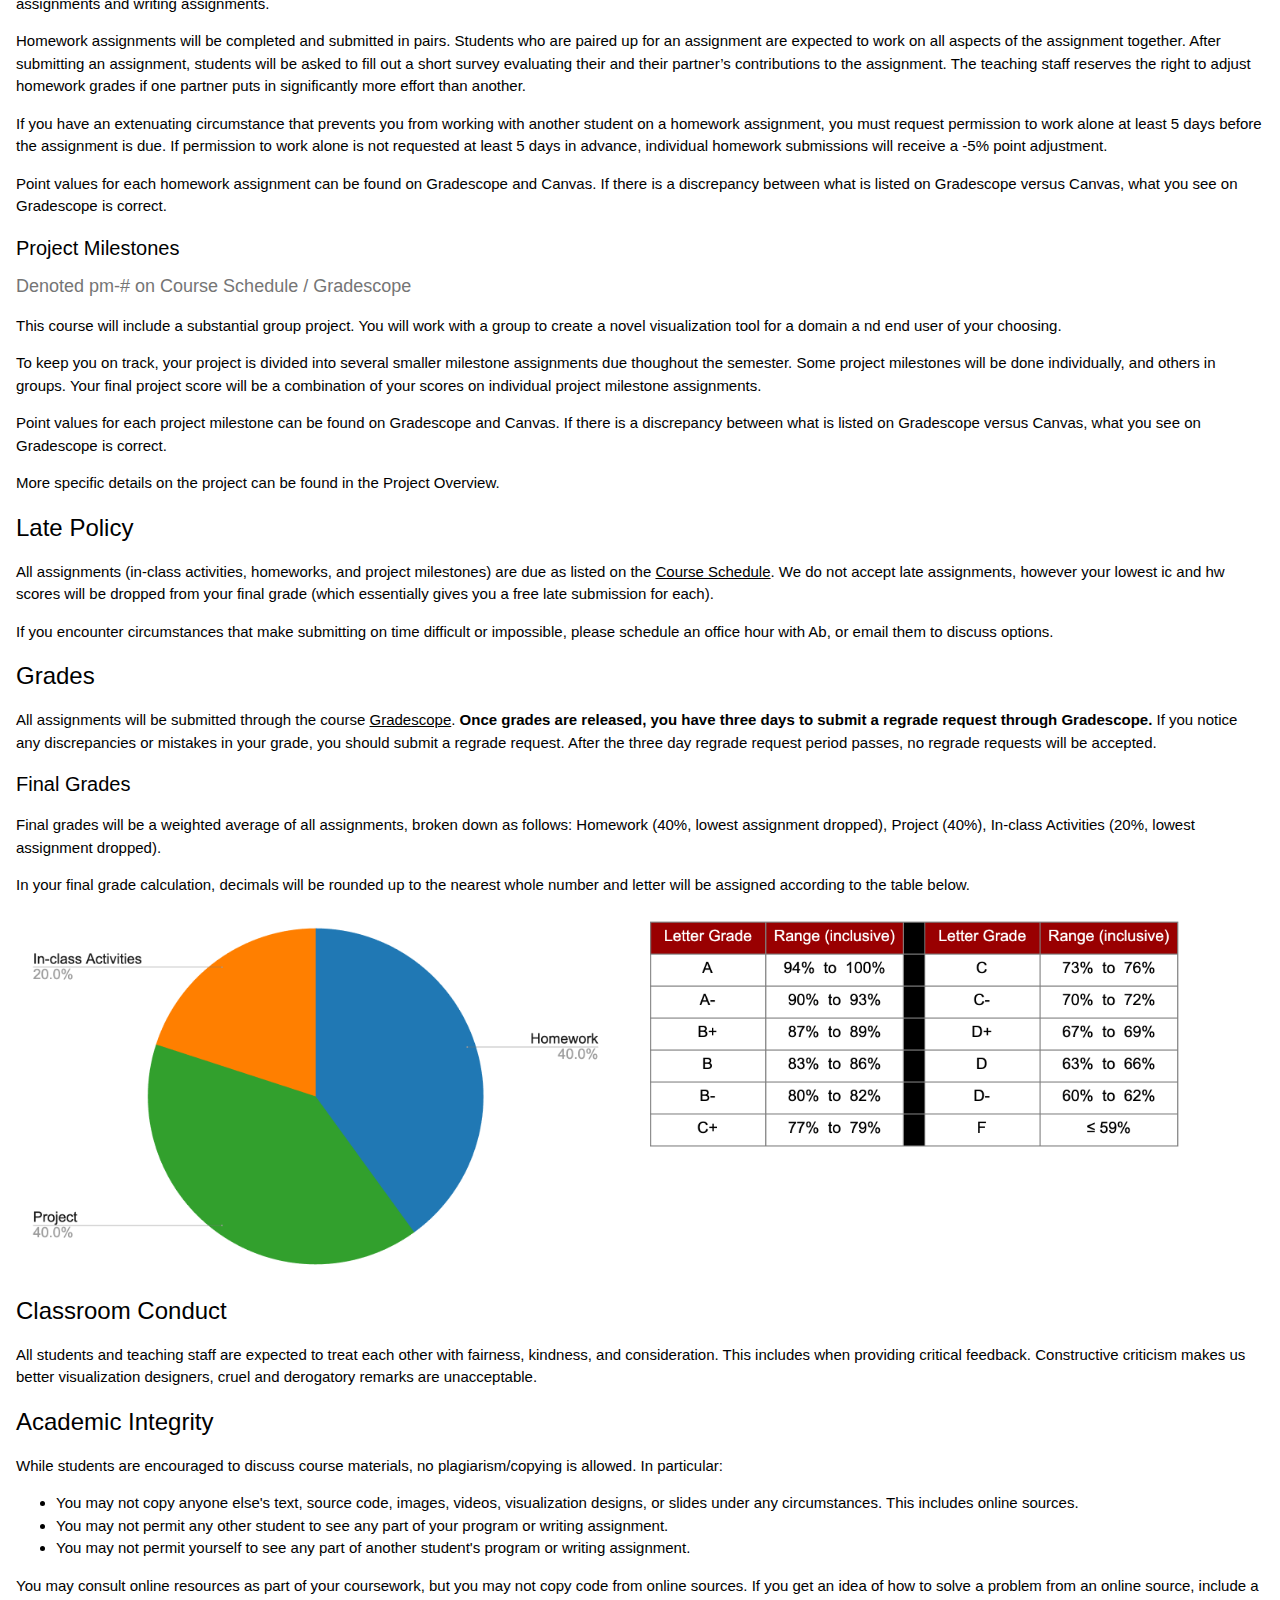
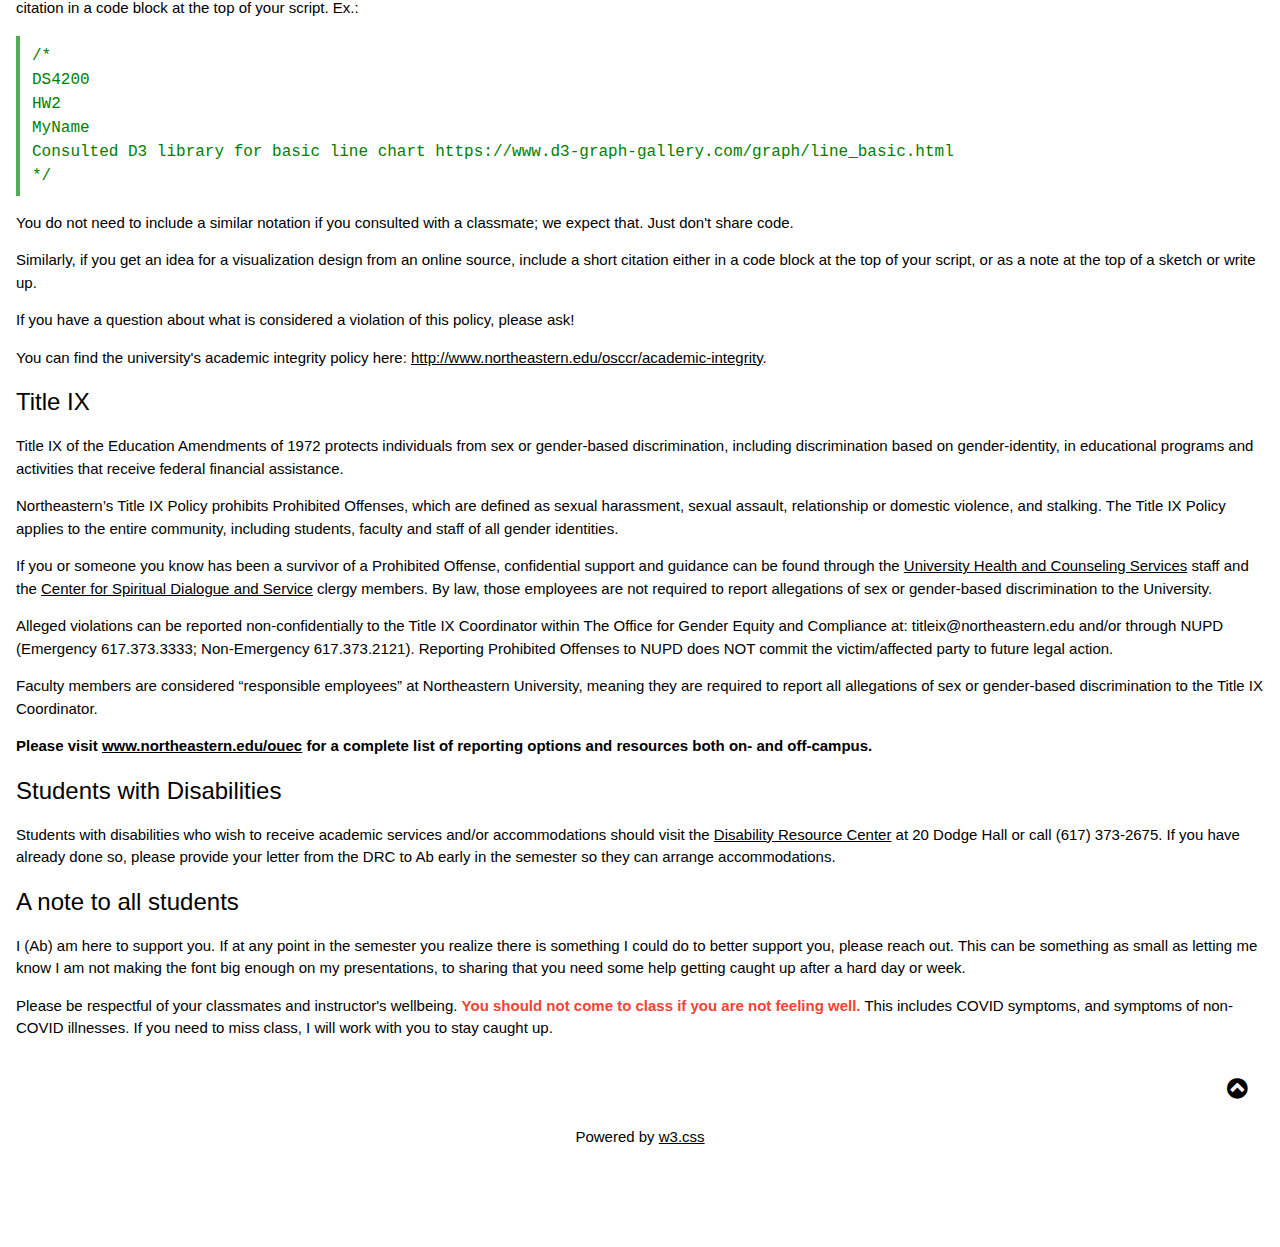
==== commit 0f26f0c0: "update" ====
--- a/index.html
+++ b/index.html
@@ -60,7 +60,7 @@
       <a href="assignments/project/pm-04.pdf" target="_blank" class="w3-bar-item w3-button">pm-04</a>
       <a href="assignments/project/pm-05.pdf" target="_blank" class="w3-bar-item w3-button">pm-05</a>
       <a href="assignments/project/usability.pdf" target="_blank" class="w3-bar-item w3-button">usability</a>
-      <!-- <a href="assignments/project/pm-06.pdf" target="_blank" class="w3-bar-item w3-button">pm-06</a> -->
+      <a href="assignments/project/pm-06.pdf" target="_blank" class="w3-bar-item w3-button">pm-06</a>
     </div>
   </div>
   <div class="w3-dropdown-hover w3-hide-small">
@@ -585,8 +585,8 @@
       pm-05 (Final implementation)
     </td>
     <td>
-      pm-06 (Finish project)
-      <!-- <a href="assignments/project/pm-06.pdf" target="_blank">pm-06 (Finish project)</a> -->
+      <!-- pm-06 (Finish project) -->
+      <a href="assignments/project/pm-06.pdf" target="_blank">pm-06 (Finish project)</a>
     </td>
   </tr>
   <tr>
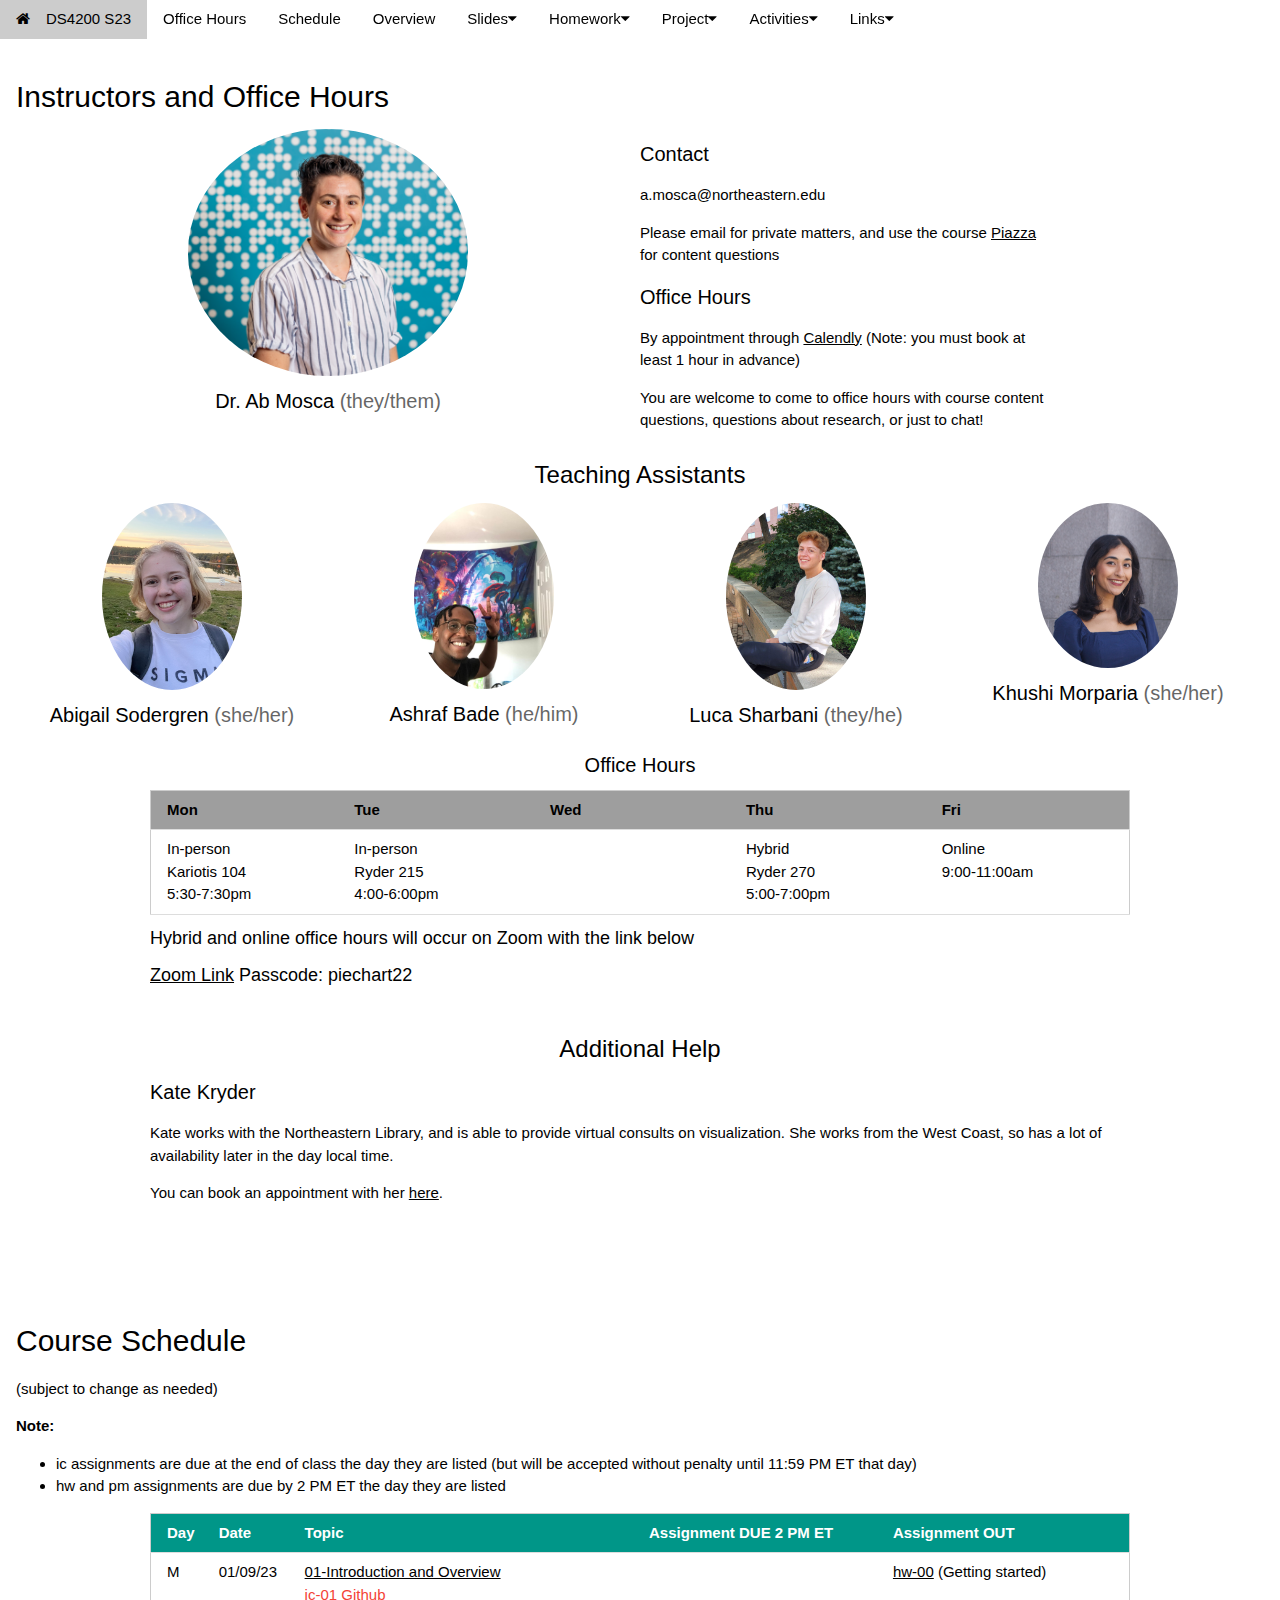
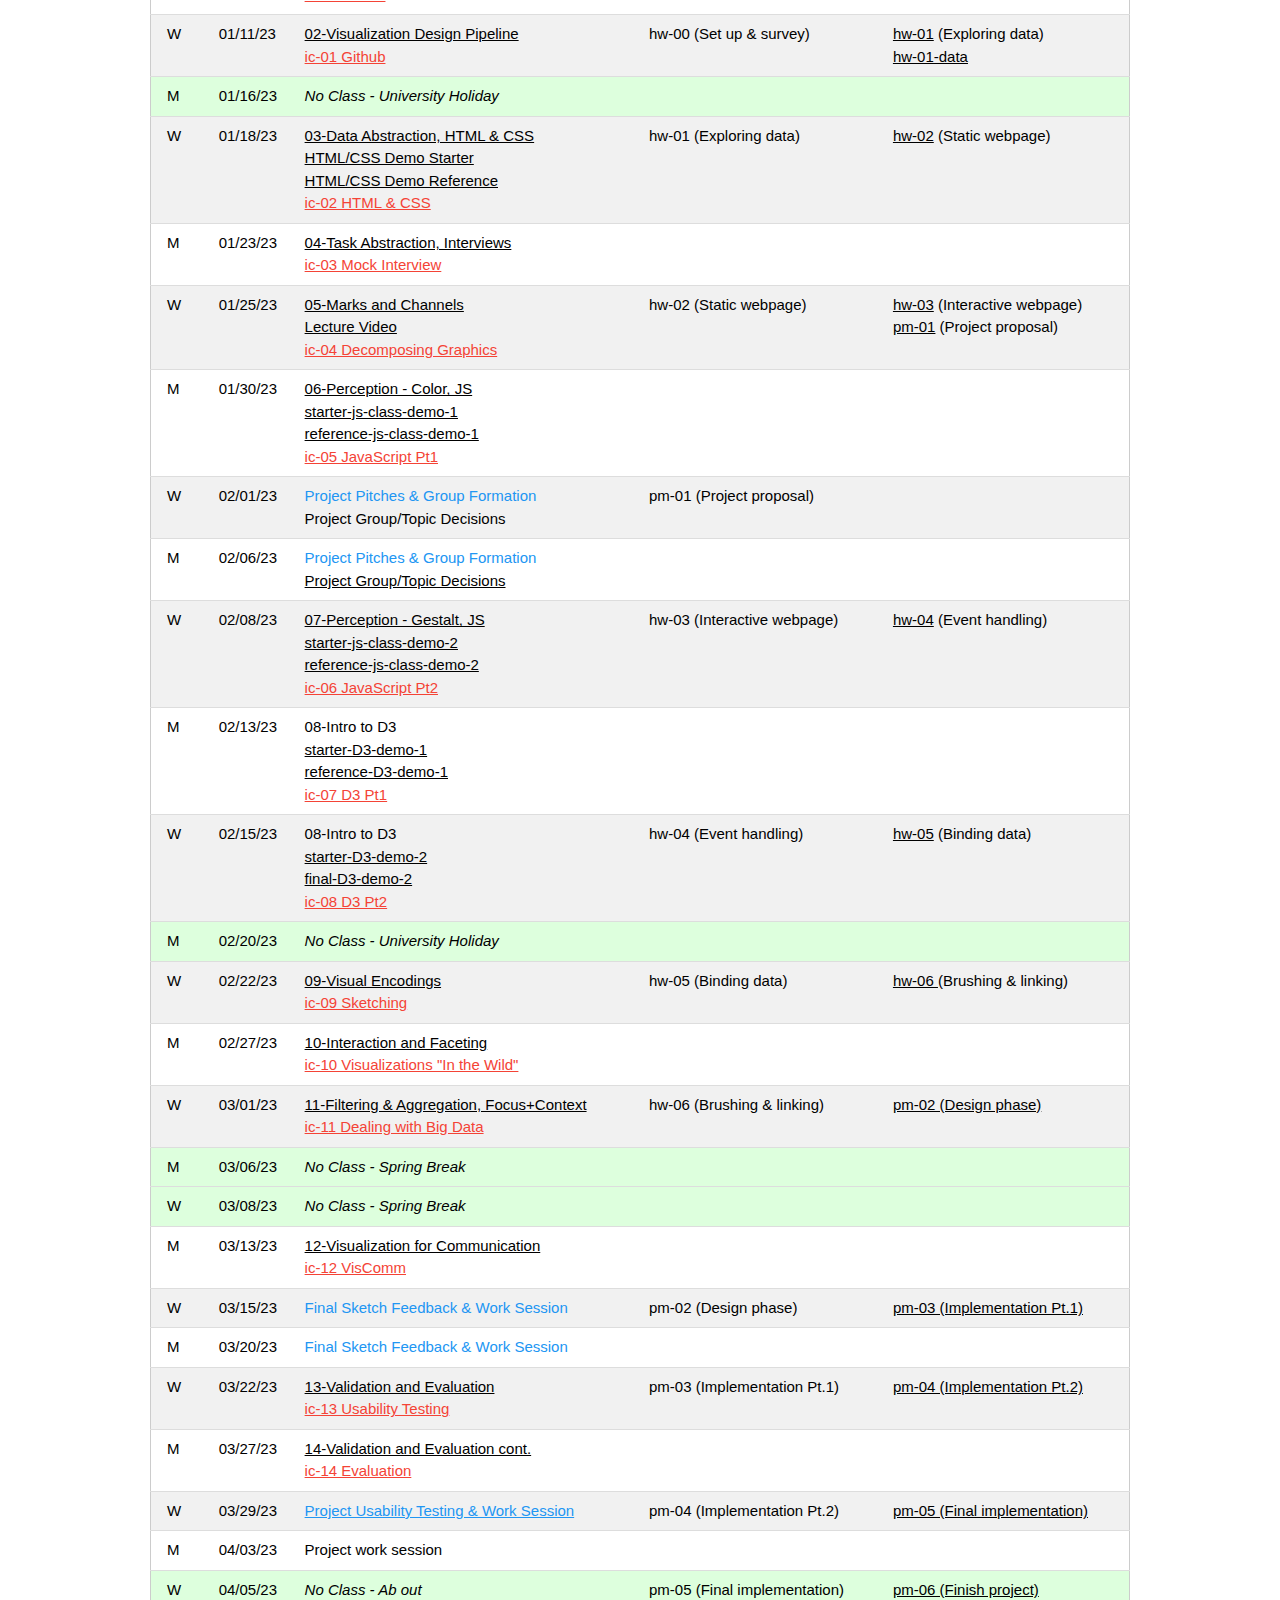
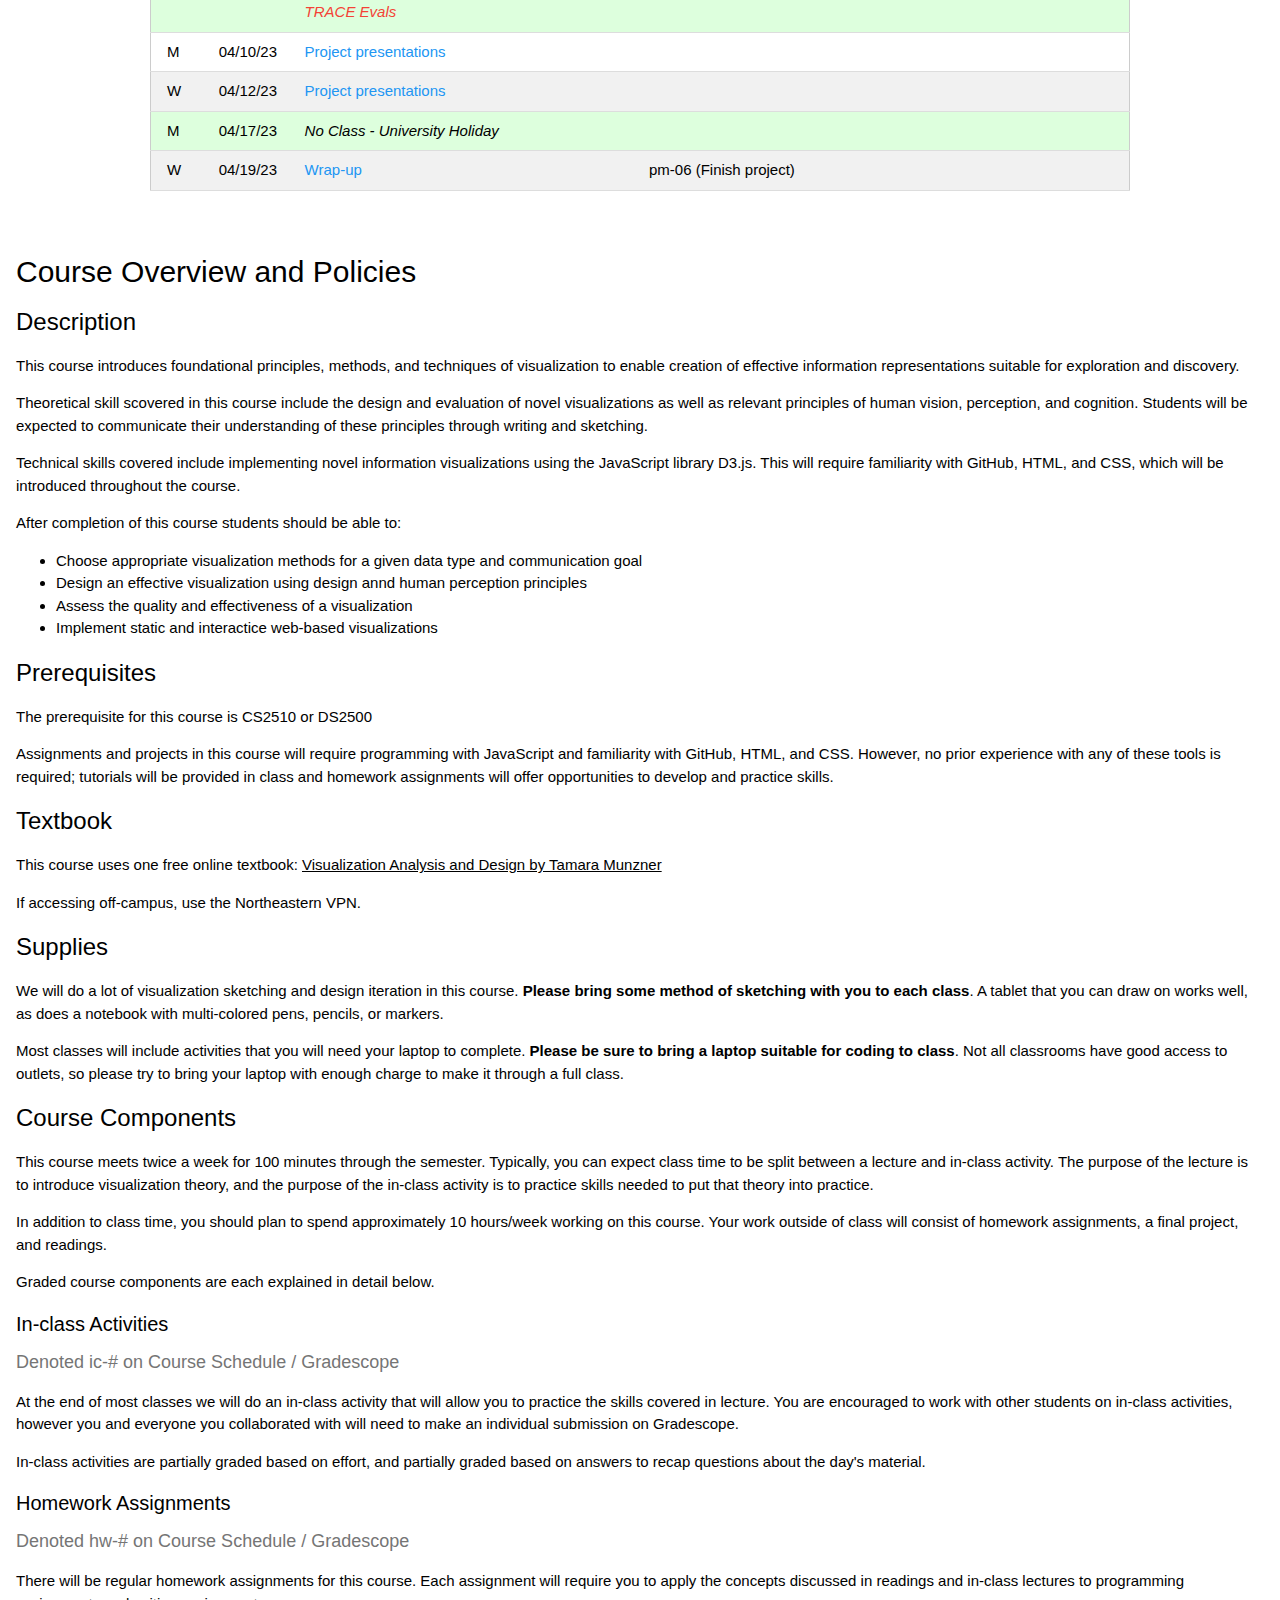
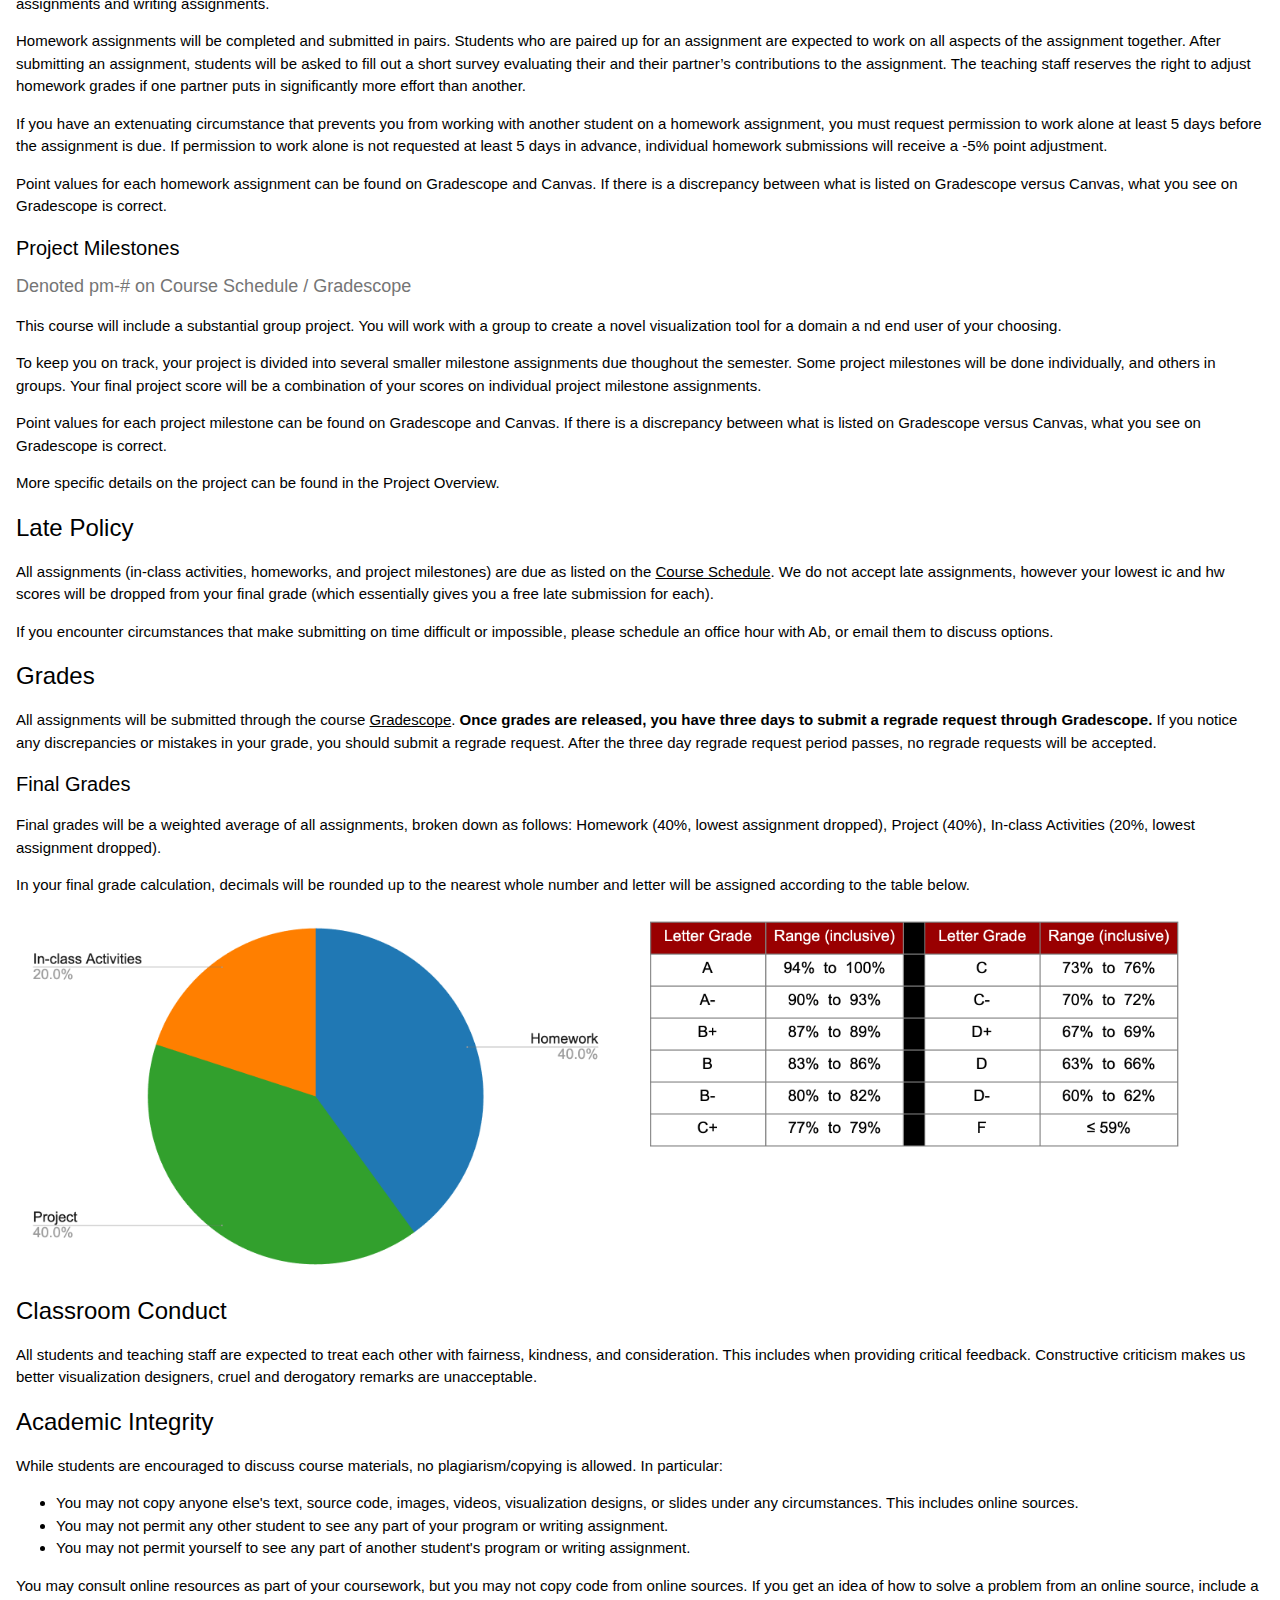
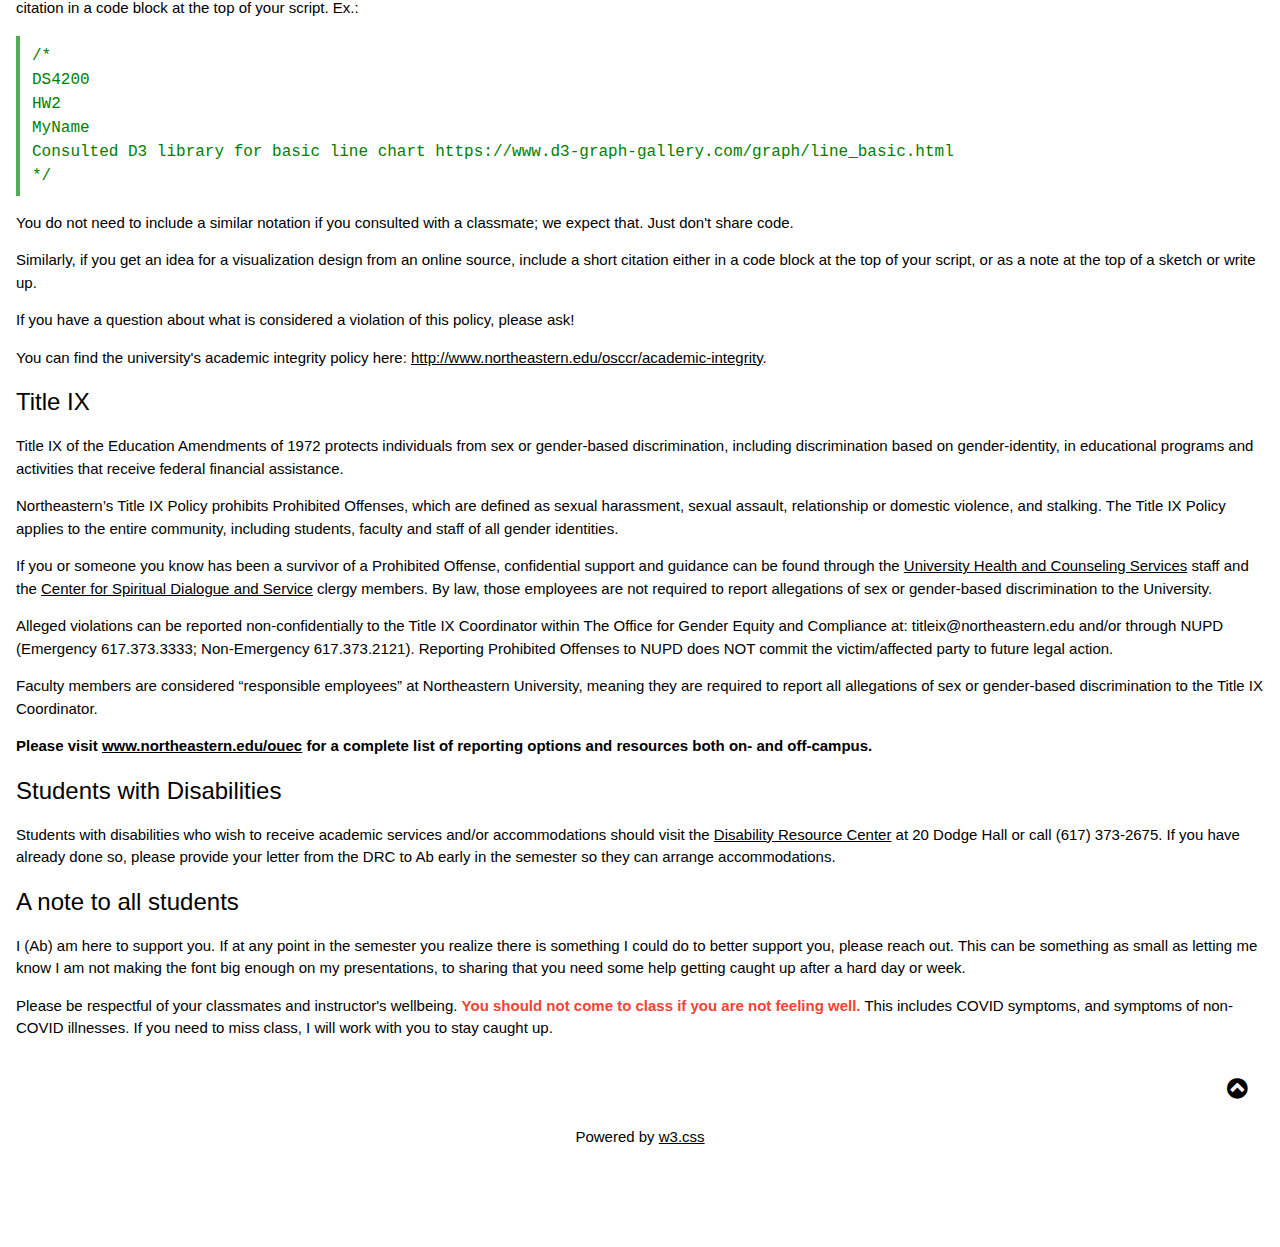
==== commit ab320bd4: "class" ====
--- a/index.html
+++ b/index.html
@@ -567,17 +567,17 @@
   <tr>
     <td>M</td><td>04/03/23</td>
     <td>
-      <span class="w3-text-grey">Flex day; Topic TBD</span>
-    </td>
-    <td>
-    </td>
-    <td>
-    </td>
-  </tr>
-  <tr>
+      Project work session 
+    </td>
+    <td>
+    </td>
+    <td>
+    </td>
+  </tr>
+  <tr class="w3-pale-green">
     <td>W</td><td>04/05/23</td>
-    <td>
-      <span class="w3-text-grey">Flex day; Topic TBD</span>
+    <td style="font-style:italic">
+      No Class - Ab out 
       <br>
       <span class="w3-text-red">TRACE Evals</span>
     </td>
